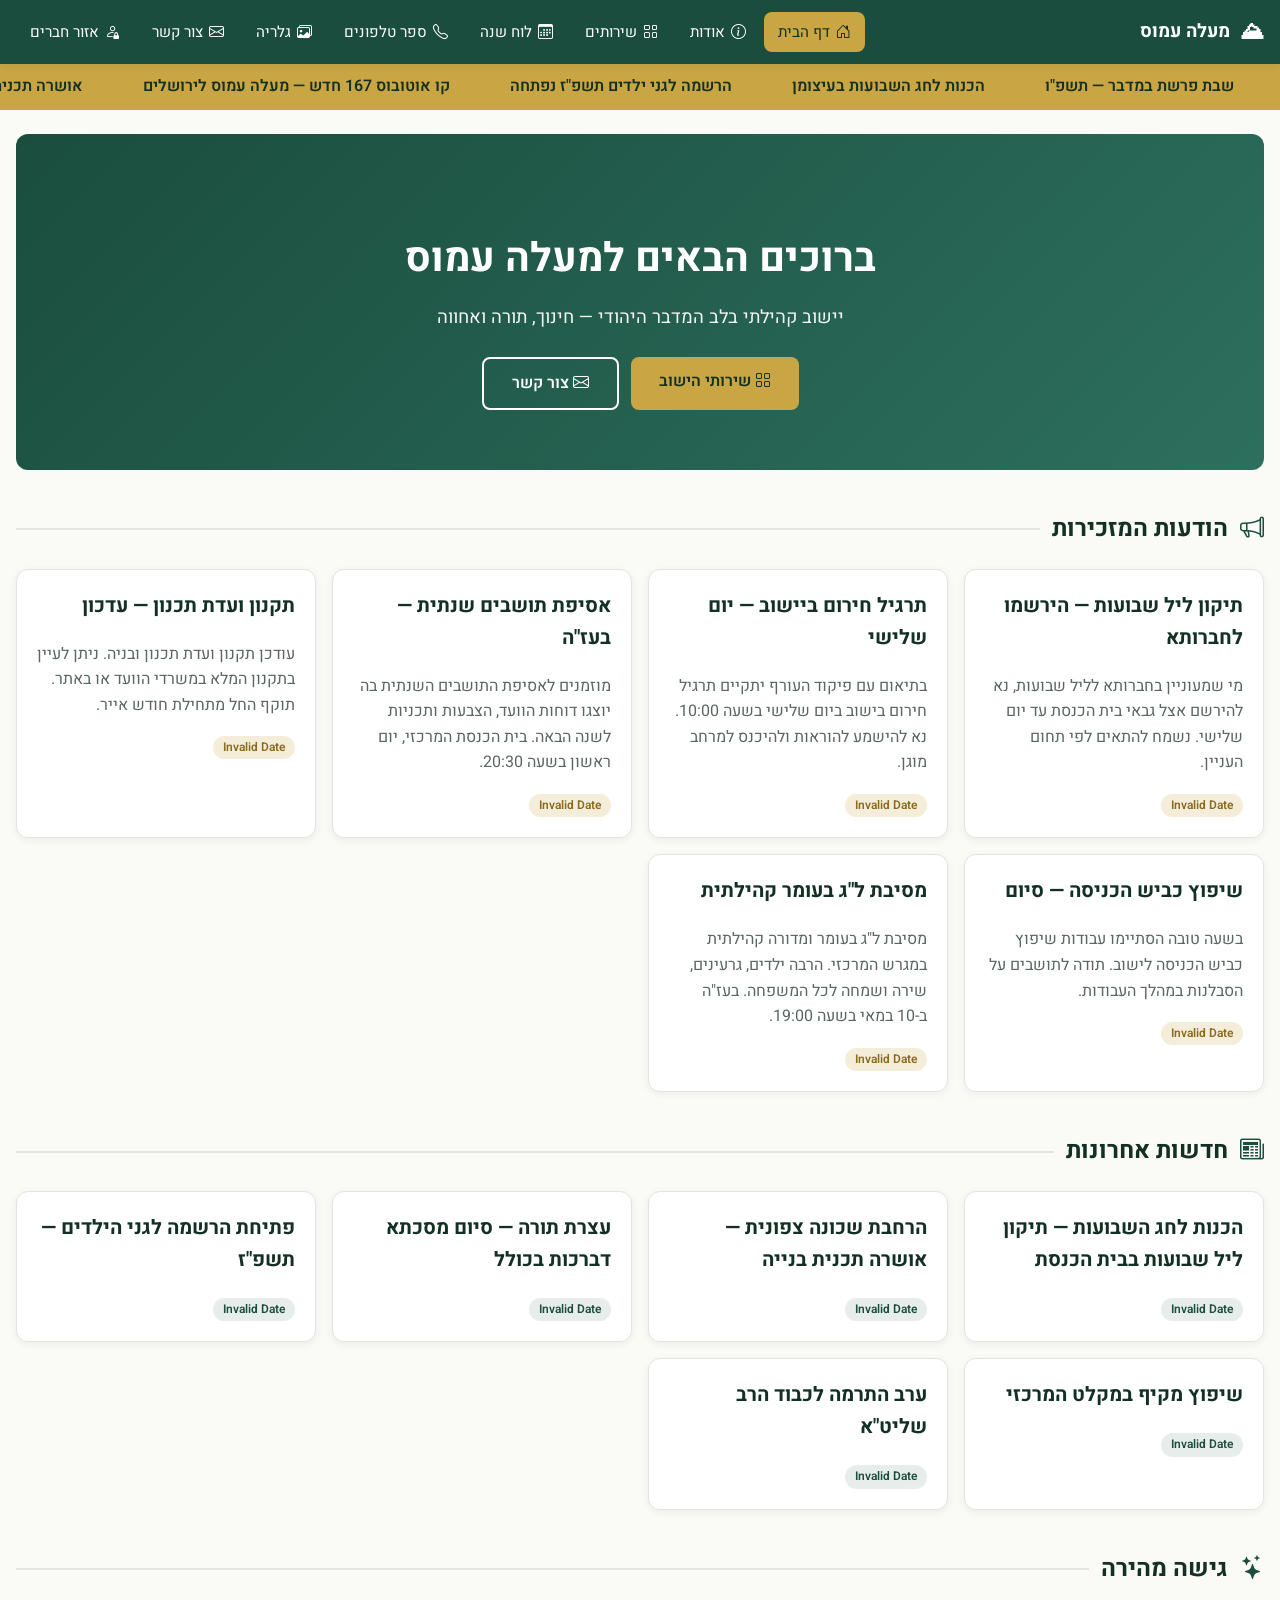
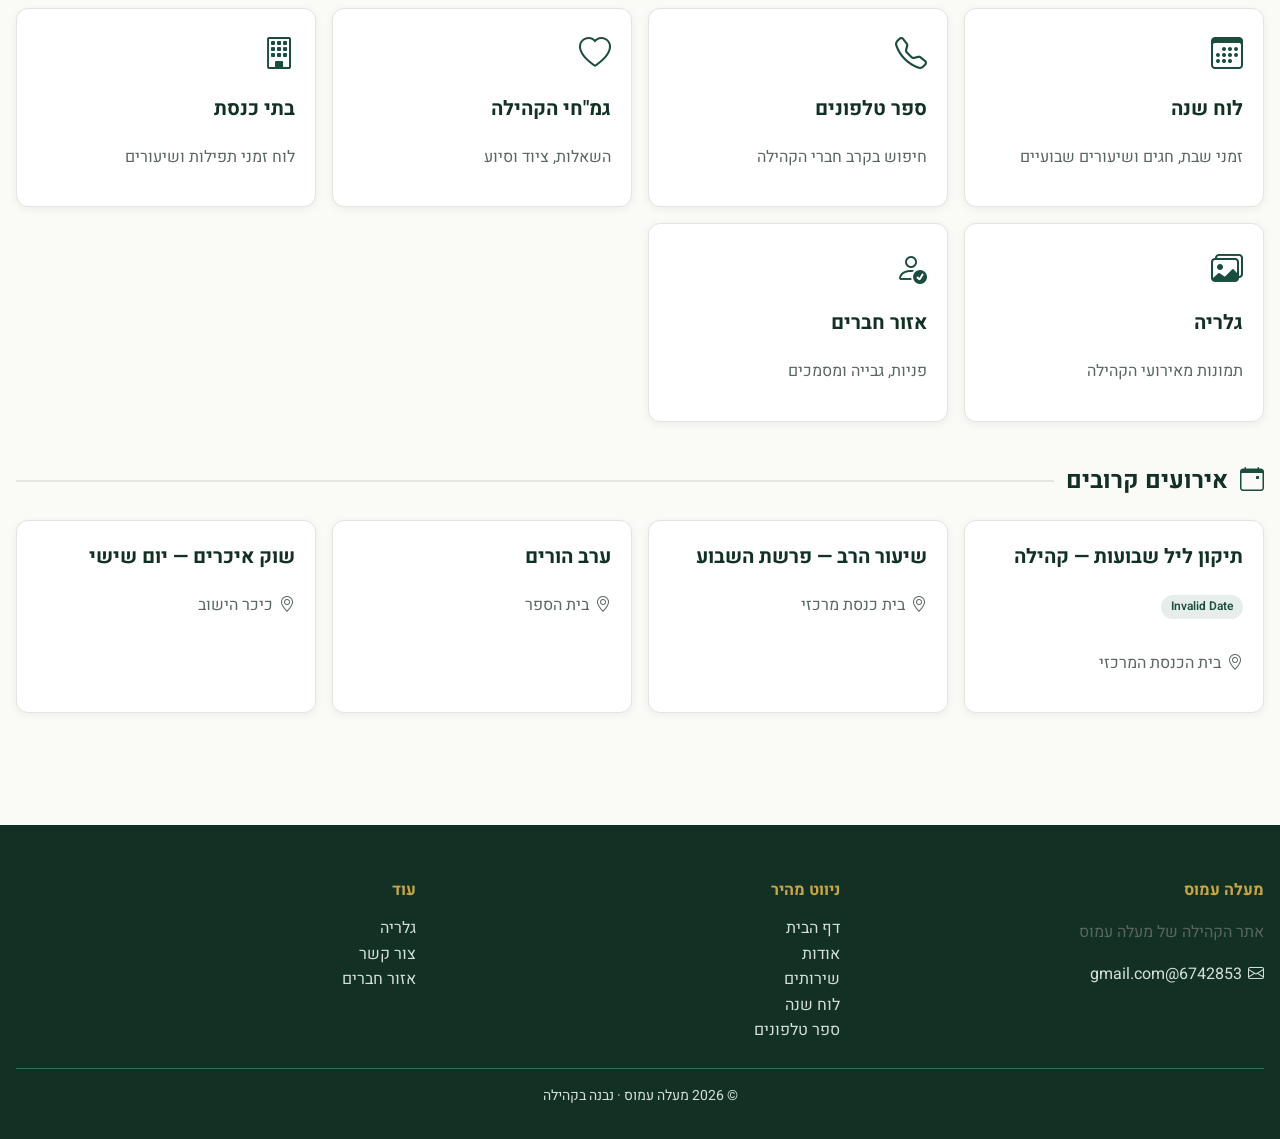
==== index.html @ 8ae186ae "rebuild: modular site with 9 pages + member area - 9 separate pages (index, about, services, calenda" ====
<!doctype html>
<html lang="he" dir="rtl">
<head>
<meta charset="utf-8">
<meta name="viewport" content="width=device-width, initial-scale=1">
<title>מעלה עמוס · אתר הקהילה</title>
<meta name="description" content="אתר הקהילה של יישוב מעלה עמוס — חדשות, אירועים, שירותים, ספר טלפונים ולוח שיעורים">
<link rel="manifest" href="manifest.json">
<link rel="icon" href="images/favicon.png" type="image/png">
<link href="https://fonts.googleapis.com/css2?family=Heebo:wght@300;400;500;600;700&display=swap" rel="stylesheet">
<link href="https://cdn.jsdelivr.net/npm/bootstrap-icons@1.11.3/font/bootstrap-icons.min.css" rel="stylesheet">
<link rel="stylesheet" href="assets/css/main.css">
</head>
<body>

<main>

<section class="hero">
  <h1>ברוכים הבאים למעלה עמוס</h1>
  <p>יישוב קהילתי בלב המדבר היהודי — חינוך, תורה ואחווה</p>
  <div class="cta">
    <a href="services.html" class="btn-light">
      <i class="bi bi-grid"></i> שירותי הישוב
    </a>
    <a href="contact.html" class="btn-light" style="background:transparent;border:2px solid #fff;color:#fff">
      <i class="bi bi-envelope"></i> צור קשר
    </a>
  </div>
</section>

<section class="section">
  <div class="section-title">
    <i class="bi bi-megaphone" style="font-size:1.5rem;color:var(--primary)"></i>
    <h2>הודעות המזכירות</h2>
    <div class="line"></div>
  </div>
  <div id="announcements" class="grid">
    <div class="card skeleton" style="height:120px"></div>
    <div class="card skeleton" style="height:120px"></div>
    <div class="card skeleton" style="height:120px"></div>
  </div>
</section>

<section class="section">
  <div class="section-title">
    <i class="bi bi-newspaper" style="font-size:1.5rem;color:var(--primary)"></i>
    <h2>חדשות אחרונות</h2>
    <div class="line"></div>
  </div>
  <div id="news" class="grid">
    <div class="card skeleton" style="height:160px"></div>
    <div class="card skeleton" style="height:160px"></div>
    <div class="card skeleton" style="height:160px"></div>
  </div>
</section>

<section class="section">
  <div class="section-title">
    <i class="bi bi-stars" style="font-size:1.5rem;color:var(--primary)"></i>
    <h2>גישה מהירה</h2>
    <div class="line"></div>
  </div>
  <div class="grid">
    <a href="calendar.html" class="card card-link">
      <i class="bi bi-calendar3 icon"></i>
      <h3>לוח שנה</h3>
      <p class="muted">זמני שבת, חגים ושיעורים שבועיים</p>
    </a>
    <a href="phones.html" class="card card-link">
      <i class="bi bi-telephone icon"></i>
      <h3>ספר טלפונים</h3>
      <p class="muted">חיפוש בקרב חברי הקהילה</p>
    </a>
    <a href="services.html#gemachim" class="card card-link">
      <i class="bi bi-heart icon"></i>
      <h3>גמ"חי הקהילה</h3>
      <p class="muted">השאלות, ציוד וסיוע</p>
    </a>
    <a href="services.html#beit-knesset" class="card card-link">
      <i class="bi bi-building icon"></i>
      <h3>בתי כנסת</h3>
      <p class="muted">לוח זמני תפילות ושיעורים</p>
    </a>
    <a href="gallery.html" class="card card-link">
      <i class="bi bi-images icon"></i>
      <h3>גלריה</h3>
      <p class="muted">תמונות מאירועי הקהילה</p>
    </a>
    <a href="members.html" class="card card-link">
      <i class="bi bi-person-check icon"></i>
      <h3>אזור חברים</h3>
      <p class="muted">פניות, גבייה ומסמכים</p>
    </a>
  </div>
</section>

<section class="section">
  <div class="section-title">
    <i class="bi bi-calendar-event" style="font-size:1.5rem;color:var(--primary)"></i>
    <h2>אירועים קרובים</h2>
    <div class="line"></div>
  </div>
  <div id="events" class="grid"></div>
</section>

</main>

<script src="assets/js/common.js"></script>
<script>
document.addEventListener('ma:data-ready', () => {
  const D = MA_DATA;

  // Announcements
  const annEl = document.getElementById('announcements');
  if (D.announcements && D.announcements.length) {
    annEl.innerHTML = '';
    D.announcements.slice(0, 6).forEach(a => {
      const card = el('div', { class: 'card' });
      const title = typeof a === 'string' ? a : (a.title || a.text || '');
      const body = typeof a === 'object' ? (a.body || a.details || '') : '';
      card.appendChild(el('h3', null, title));
      if (body) card.appendChild(el('p', { class: 'muted' }, body));
      if (a.date) card.appendChild(el('div', { class: 'badge badge-accent' }, MA.formatDate(a.date)));
      annEl.appendChild(card);
    });
  } else {
    annEl.innerHTML = '<p class="muted text-center">אין הודעות חדשות כרגע</p>';
  }

  // News
  const newsEl = document.getElementById('news');
  if (D.news && D.news.length) {
    newsEl.innerHTML = '';
    D.news.slice(0, 6).forEach(n => {
      const card = el('div', { class: 'card' });
      const title = typeof n === 'string' ? n : (n.title || '');
      const body = typeof n === 'object' ? (n.summary || n.body || '') : '';
      card.appendChild(el('h3', null, title));
      if (body) card.appendChild(el('p', { class: 'muted' }, body));
      if (n.date) card.appendChild(el('div', { class: 'badge badge-primary' }, MA.formatDate(n.date)));
      newsEl.appendChild(card);
    });
  } else {
    newsEl.innerHTML = '<p class="muted text-center">אין חדשות כרגע</p>';
  }

  // Events
  const evEl = document.getElementById('events');
  if (D.events && D.events.length) {
    D.events.slice(0, 4).forEach(ev => {
      const card = el('div', { class: 'card' });
      card.appendChild(el('h3', null, ev.title || ev.name || ''));
      if (ev.date) card.appendChild(el('div', { class: 'badge badge-primary mb-3' }, MA.formatDate(ev.date)));
      if (ev.location) card.appendChild(el('p', { class: 'muted' }, [
        el('i', { class: 'bi bi-geo-alt', style: 'margin-left:6px' }), ev.location
      ]));
      if (ev.details) card.appendChild(el('p', null, ev.details));
      evEl.appendChild(card);
    });
  } else {
    evEl.innerHTML = '<p class="muted text-center">אין אירועים מתוכננים</p>';
  }
});
</script>
</body>
</html>
---- assets/css/main.css ----
/* === Maale Amos community site — shared styles === */
:root {
  --primary: #1a4d3e;
  --primary-dark: #133024;
  --primary-light: #2d6f5d;
  --accent: #c9a544;
  --accent-light: #e3c876;
  --bg: #fafaf7;
  --bg-card: #ffffff;
  --text: #1f2a26;
  --text-soft: #5a6660;
  --border: #e3e5e0;
  --shadow: 0 2px 8px rgba(19, 48, 36, 0.06);
  --shadow-lg: 0 8px 24px rgba(19, 48, 36, 0.12);
  --radius: 12px;
  --radius-sm: 8px;
}

* { box-sizing: border-box; }
html, body { margin: 0; padding: 0; }
body {
  font-family: 'Heebo', -apple-system, BlinkMacSystemFont, 'Segoe UI', Arial, sans-serif;
  background: var(--bg);
  color: var(--text);
  line-height: 1.6;
  direction: rtl;
  min-height: 100vh;
  display: flex;
  flex-direction: column;
}

a { color: var(--primary); text-decoration: none; }
a:hover { color: var(--primary-dark); text-decoration: underline; }
img { max-width: 100%; height: auto; }
h1, h2, h3, h4 { color: var(--primary-dark); font-weight: 700; }
h1 { font-size: 2rem; }
h2 { font-size: 1.5rem; }
h3 { font-size: 1.25rem; }

/* === Header === */
.site-header {
  background: var(--primary);
  color: #fff;
  position: sticky; top: 0; z-index: 50;
  box-shadow: var(--shadow);
}
.site-header .container { display: flex; align-items: center; justify-content: space-between; padding: 12px 16px; max-width: 1280px; margin: 0 auto; }
.site-header .brand { display: flex; align-items: center; gap: 10px; font-weight: 700; font-size: 1.15rem; color: #fff; }
.site-header .brand img { height: 38px; }
.site-header .brand:hover { text-decoration: none; color: var(--accent-light); }
.site-header nav { display: flex; gap: 4px; flex-wrap: wrap; }
.site-header nav a {
  color: #fff; padding: 8px 14px; border-radius: var(--radius-sm);
  font-size: 0.95rem; transition: background 0.2s;
}
.site-header nav a:hover { background: var(--primary-light); text-decoration: none; }
.site-header nav a.active { background: var(--accent); color: var(--primary-dark); }
.menu-toggle { display: none; background: none; border: 0; color: #fff; font-size: 1.5rem; cursor: pointer; }

@media (max-width: 900px) {
  .menu-toggle { display: block; }
  .site-header nav { display: none; width: 100%; flex-direction: column; padding: 12px 0; }
  .site-header nav.open { display: flex; }
  .site-header .container { flex-wrap: wrap; }
}

/* === Main === */
main { flex: 1; max-width: 1280px; margin: 0 auto; padding: 24px 16px; width: 100%; }

/* === Hero (home only) === */
.hero {
  background: linear-gradient(135deg, var(--primary) 0%, var(--primary-light) 100%);
  color: #fff; padding: 60px 24px; border-radius: var(--radius);
  margin-bottom: 32px; text-align: center;
}
.hero h1 { color: #fff; font-size: 2.5rem; margin-bottom: 12px; }
.hero p { font-size: 1.15rem; opacity: 0.95; max-width: 700px; margin: 0 auto; }
.hero .cta { margin-top: 24px; display: flex; gap: 12px; justify-content: center; flex-wrap: wrap; }
.hero .btn-light { background: var(--accent); color: var(--primary-dark); border: 0; padding: 12px 28px; border-radius: var(--radius-sm); font-weight: 600; text-decoration: none; }
.hero .btn-light:hover { background: var(--accent-light); }

/* === Cards === */
.card {
  background: var(--bg-card);
  border: 1px solid var(--border);
  border-radius: var(--radius);
  padding: 20px;
  box-shadow: var(--shadow);
  transition: transform 0.2s, box-shadow 0.2s;
}
.card:hover { transform: translateY(-2px); box-shadow: var(--shadow-lg); }
.card h3 { margin-top: 0; }
.card .icon { font-size: 2rem; color: var(--primary); margin-bottom: 12px; display: block; }
.card-link {
  display: block; text-decoration: none; color: inherit;
}
.card-link:hover { text-decoration: none; }

.grid {
  display: grid;
  gap: 16px;
  grid-template-columns: repeat(auto-fit, minmax(240px, 1fr));
}

/* === Sections === */
.section { margin: 40px 0; }
.section-title { display: flex; align-items: center; gap: 12px; margin-bottom: 20px; }
.section-title h2 { margin: 0; }
.section-title .line { flex: 1; height: 2px; background: var(--border); }

/* === Buttons === */
.btn {
  display: inline-flex; align-items: center; gap: 8px;
  padding: 10px 20px; border-radius: var(--radius-sm);
  font-weight: 600; cursor: pointer; border: 1px solid transparent;
  text-decoration: none; transition: all 0.2s;
}
.btn-primary { background: var(--primary); color: #fff; }
.btn-primary:hover { background: var(--primary-dark); color: #fff; text-decoration: none; }
.btn-outline { border-color: var(--primary); color: var(--primary); background: transparent; }
.btn-outline:hover { background: var(--primary); color: #fff; text-decoration: none; }
.btn-accent { background: var(--accent); color: var(--primary-dark); }
.btn-accent:hover { background: var(--accent-light); }

/* === Forms === */
.form-group { margin-bottom: 16px; }
.form-group label { display: block; margin-bottom: 6px; font-weight: 600; color: var(--text); }
.form-group input, .form-group textarea, .form-group select {
  width: 100%; padding: 10px 12px;
  border: 1px solid var(--border); border-radius: var(--radius-sm);
  font-family: inherit; font-size: 1rem; background: #fff;
}
.form-group input:focus, .form-group textarea:focus, .form-group select:focus {
  outline: none; border-color: var(--primary); box-shadow: 0 0 0 3px rgba(26, 77, 62, 0.15);
}

/* === Tables === */
.table-wrap { overflow-x: auto; border-radius: var(--radius); border: 1px solid var(--border); background: #fff; }
table { width: 100%; border-collapse: collapse; }
th, td { padding: 12px 16px; text-align: right; border-bottom: 1px solid var(--border); }
th { background: #f5f5ef; font-weight: 700; color: var(--primary-dark); position: sticky; top: 0; }
tr:hover { background: #f9f9f4; }

/* === Ticker === */
.ticker {
  background: var(--accent); color: var(--primary-dark);
  padding: 10px 16px; overflow: hidden; white-space: nowrap;
  font-weight: 600;
}
.ticker-track { display: inline-block; animation: ticker-scroll 60s linear infinite; }
.ticker-track span { padding: 0 30px; }
@keyframes ticker-scroll {
  0% { transform: translateX(0); }
  100% { transform: translateX(100%); }
}

/* === Footer === */
.site-footer {
  background: var(--primary-dark); color: #d5e0db;
  padding: 32px 16px; margin-top: 48px;
}
.site-footer .container { max-width: 1280px; margin: 0 auto; display: grid; gap: 24px; grid-template-columns: repeat(auto-fit, minmax(200px, 1fr)); }
.site-footer h4 { color: var(--accent); margin-bottom: 12px; }
.site-footer a { color: #d5e0db; }
.site-footer a:hover { color: var(--accent-light); }
.site-footer .copyright { text-align: center; margin-top: 24px; padding-top: 16px; border-top: 1px solid #2d6f5d; font-size: 0.875rem; }

/* === Utility === */
.badge { display: inline-block; padding: 2px 10px; border-radius: 999px; font-size: 0.75rem; font-weight: 600; }
.badge-primary { background: rgba(26, 77, 62, 0.1); color: var(--primary); }
.badge-accent { background: rgba(201, 165, 68, 0.2); color: #8a6a1d; }
.muted { color: var(--text-soft); }
.text-center { text-align: center; }
.mb-3 { margin-bottom: 1rem; }
.mt-3 { margin-top: 1rem; }
.hidden { display: none !important; }

/* === Alerts === */
.alert { padding: 12px 16px; border-radius: var(--radius-sm); margin-bottom: 16px; border: 1px solid; }
.alert-info { background: #e8f4ee; border-color: #2d6f5d; color: var(--primary-dark); }
.alert-warning { background: #fff8e1; border-color: var(--accent); color: #8a6a1d; }
.alert-error { background: #ffeaea; border-color: #c44; color: #802020; }
.alert-success { background: #e6f5e6; border-color: #4caf50; color: #1a4520; }

/* === Skeleton loader === */
.skeleton { background: linear-gradient(90deg, #eef0eb 0%, #f5f6f3 50%, #eef0eb 100%); background-size: 200% 100%; animation: skeleton-shimmer 1.5s infinite; border-radius: var(--radius-sm); }
@keyframes skeleton-shimmer { 0% { background-position: 100% 0; } 100% { background-position: -100% 0; } }
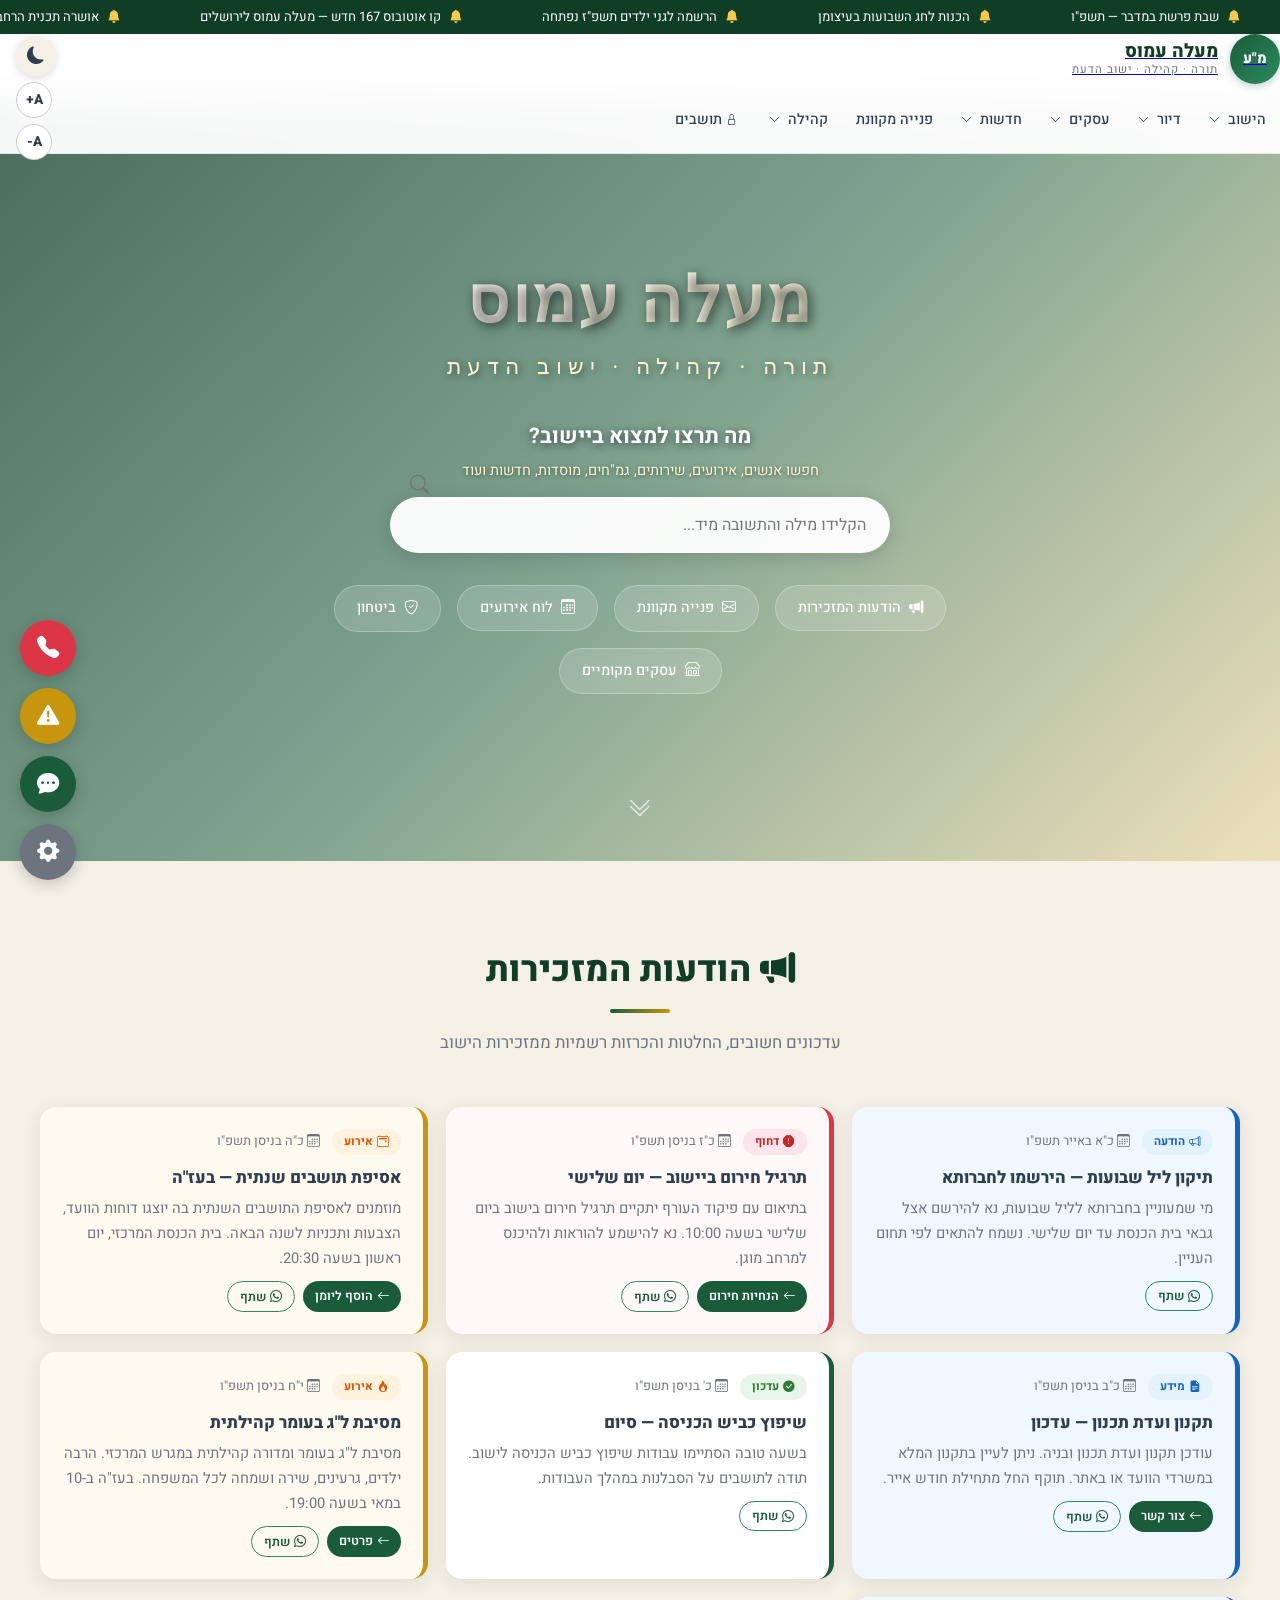
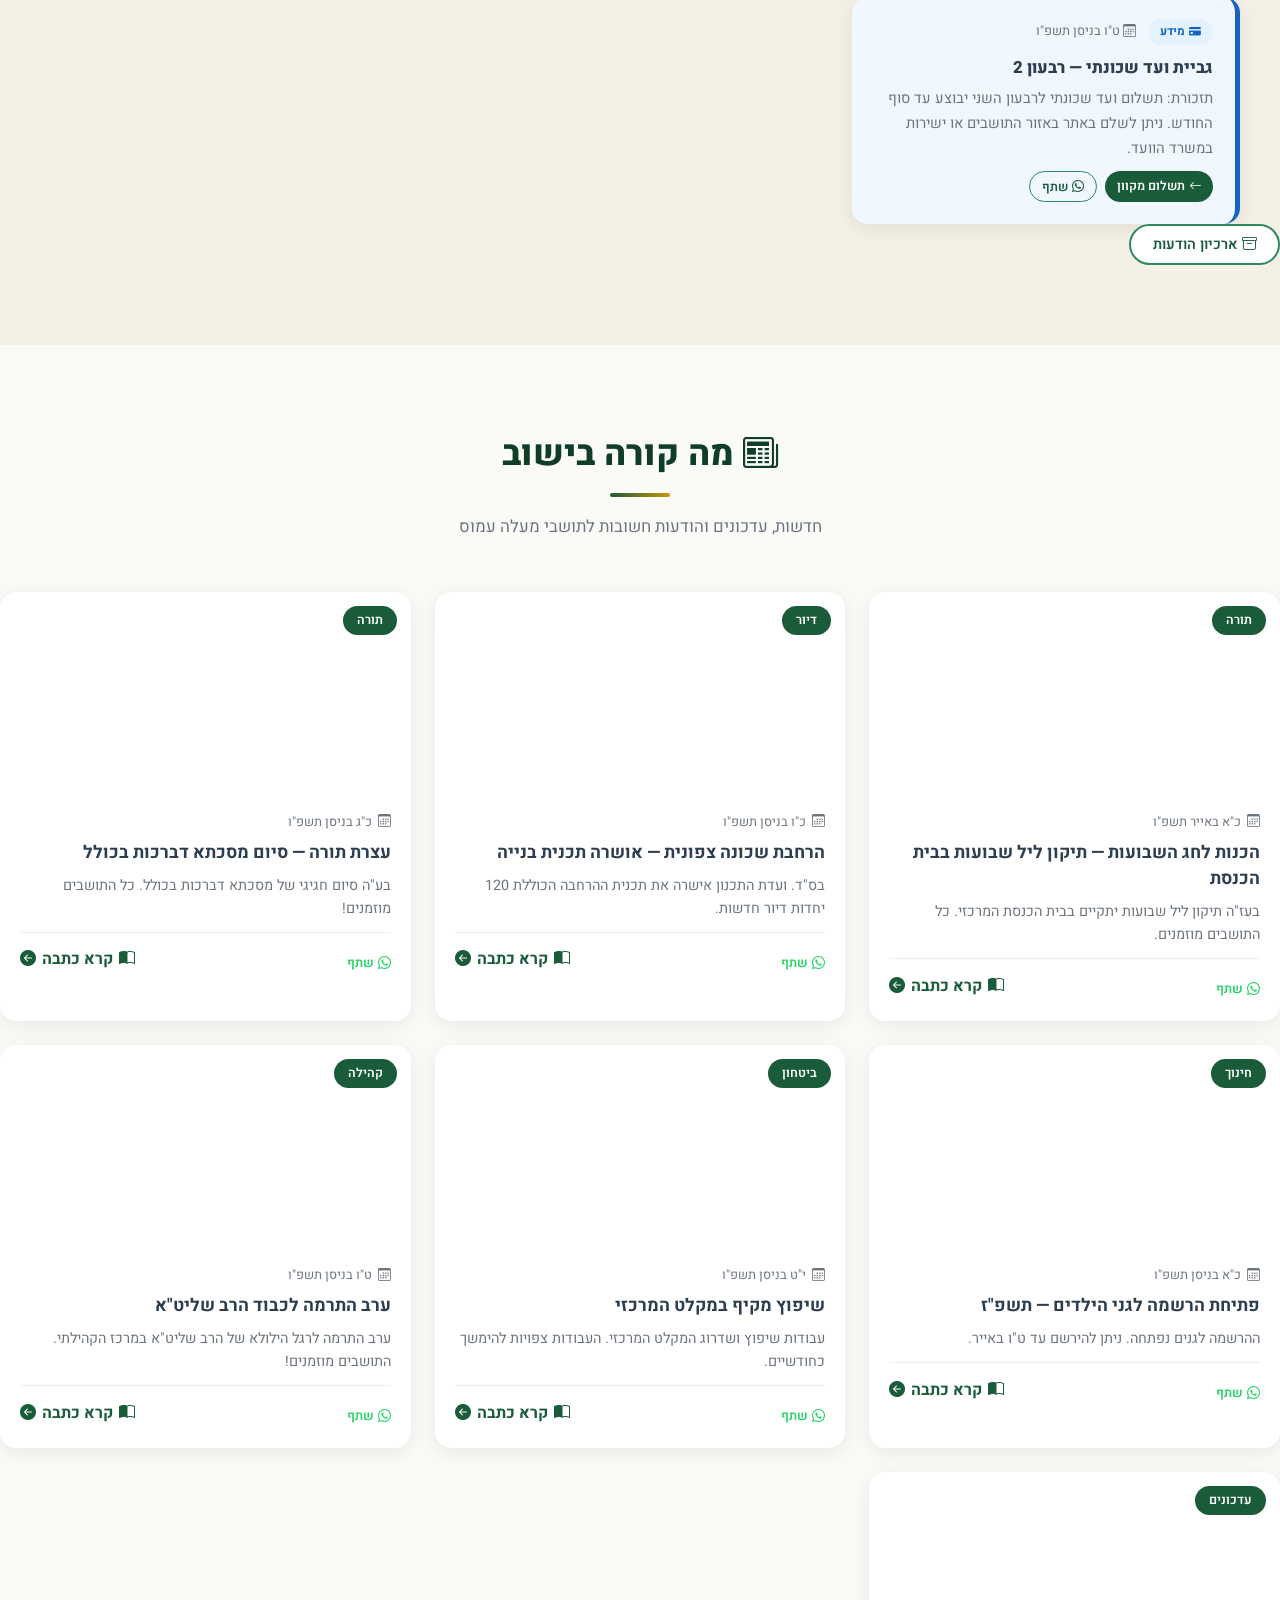
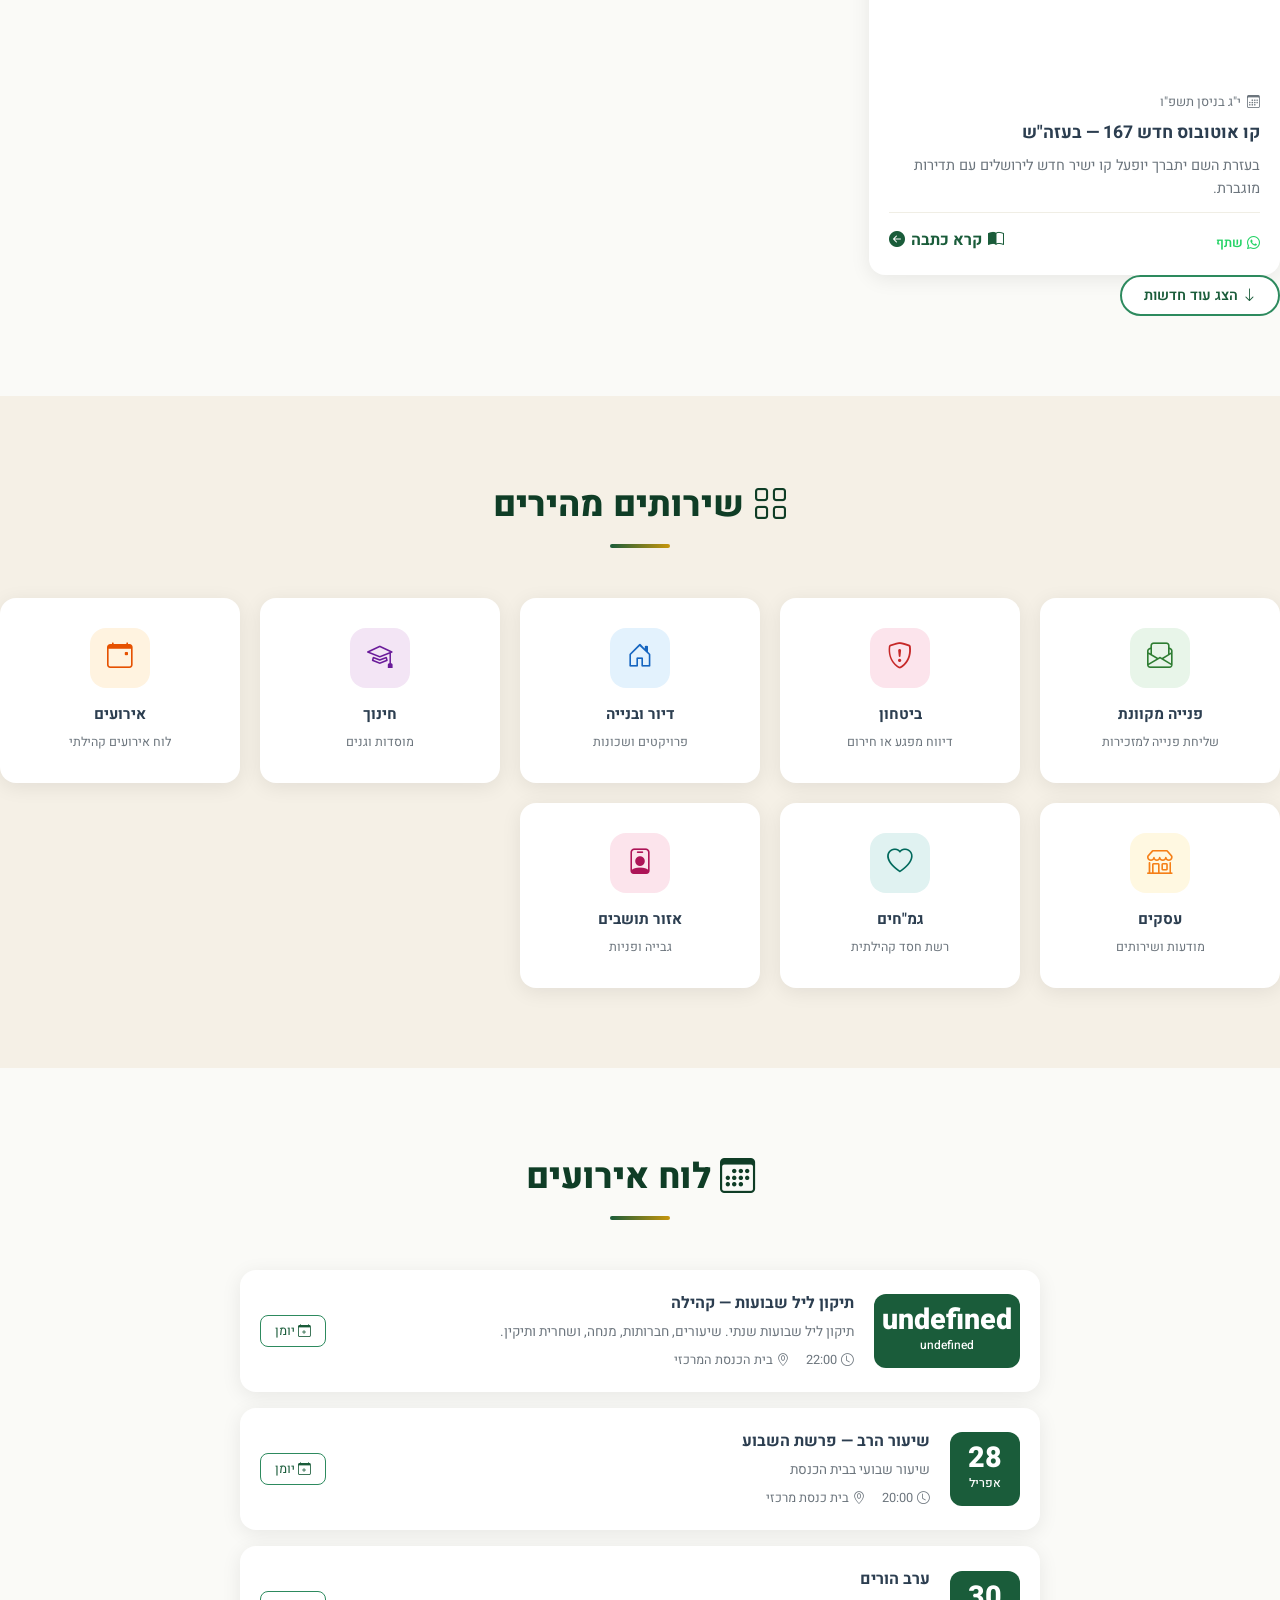
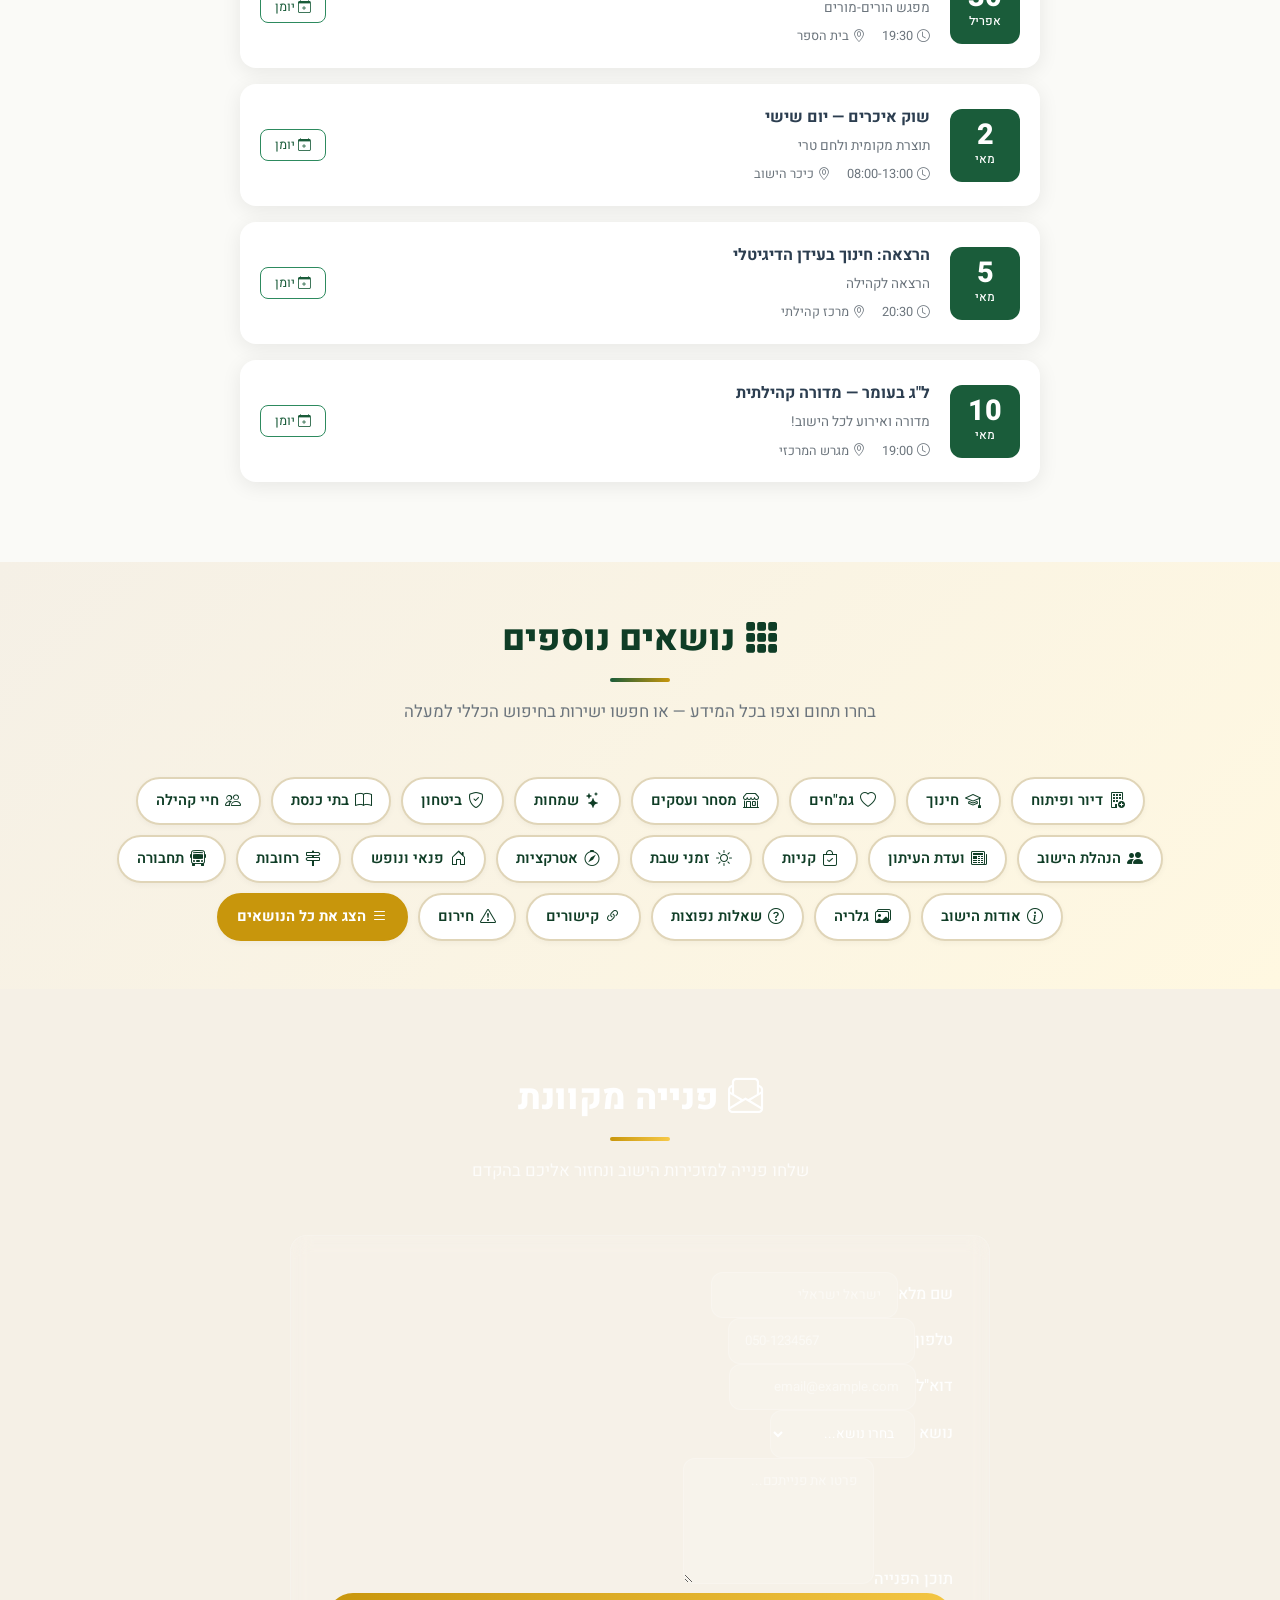
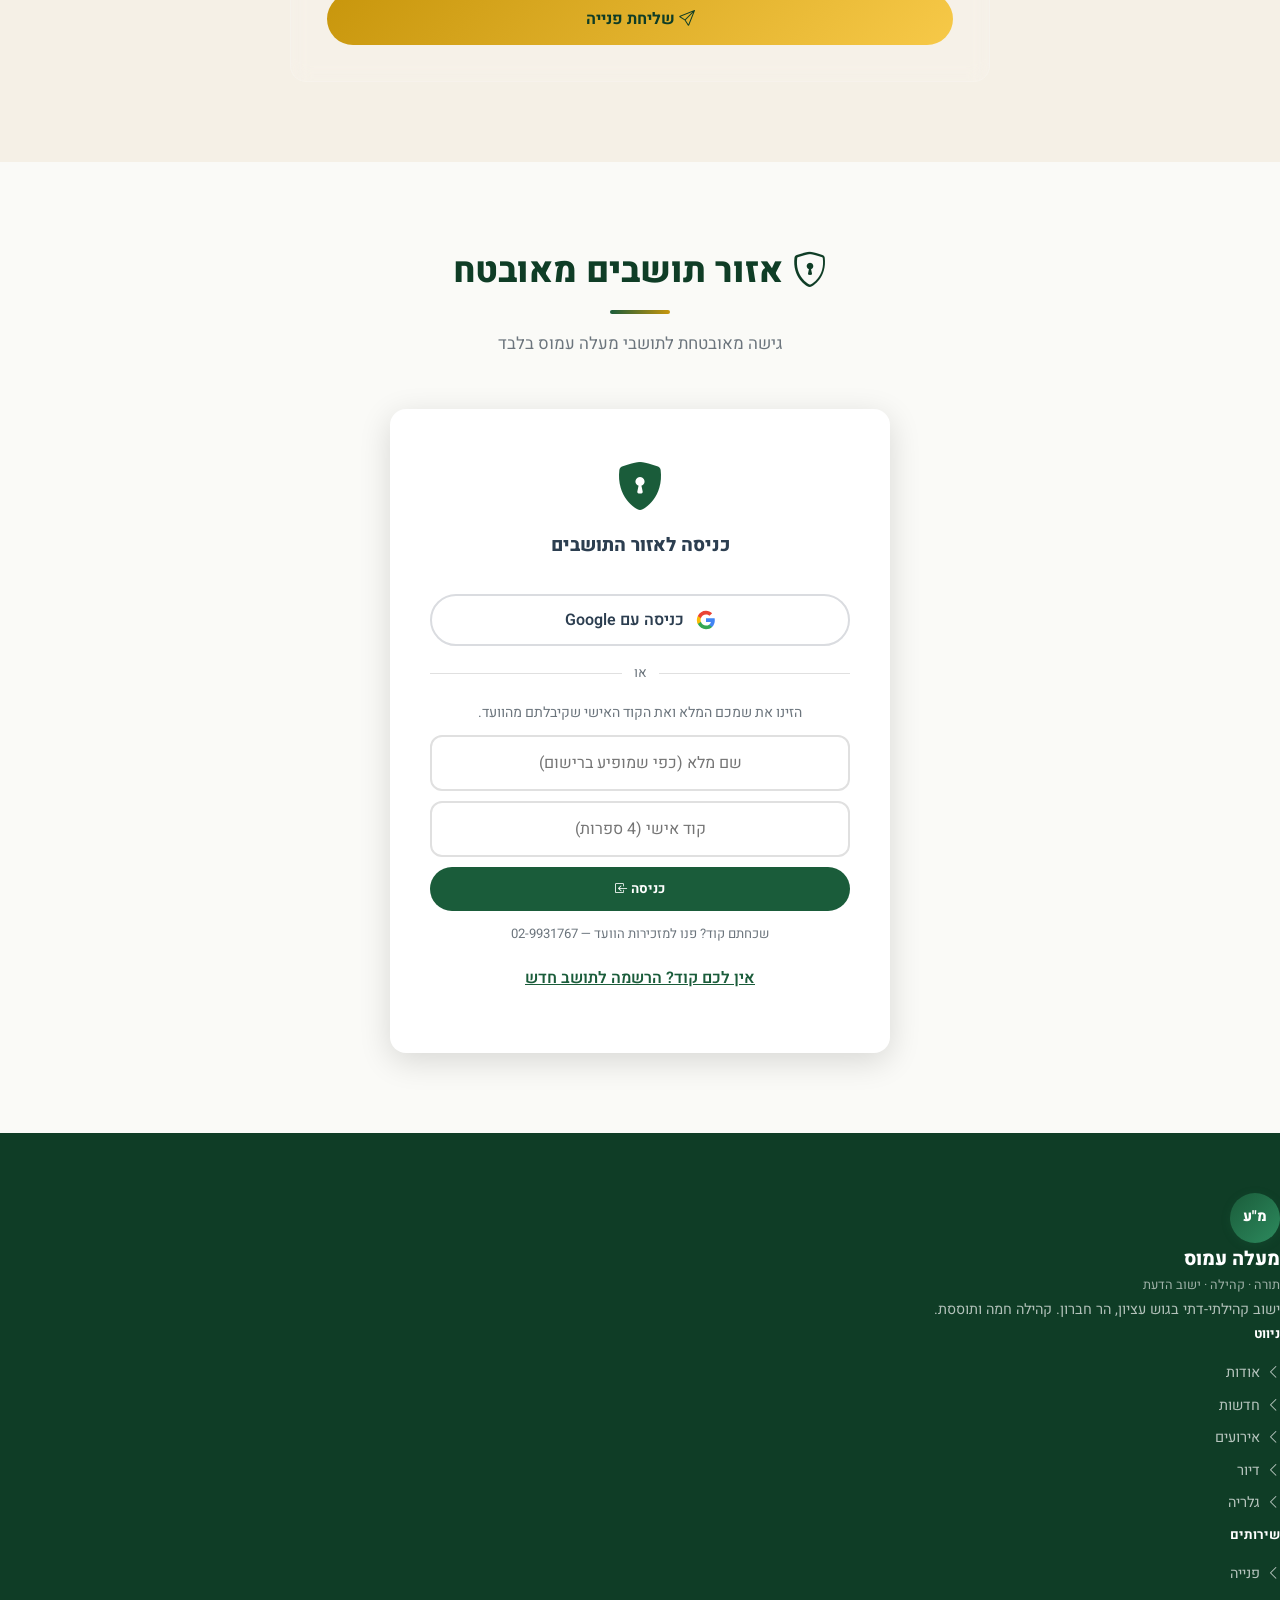
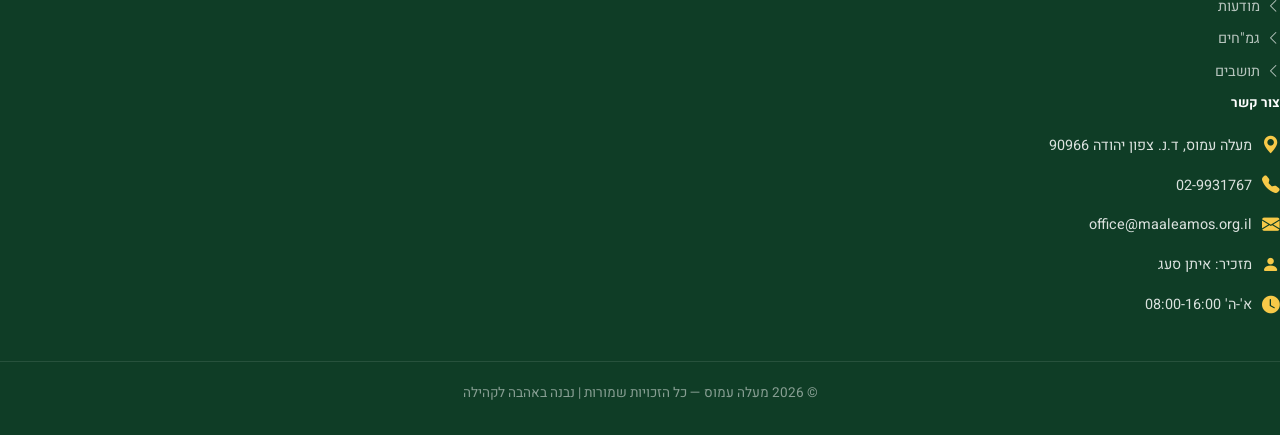
==== commit ab16166a: "revert: restore original rich index (Emmanuel feedback) — modular saved as backup" ====
--- a/index.html
+++ b/index.html
@@ -1,166 +1,4370 @@
-<!doctype html>
+<!DOCTYPE html>
 <html lang="he" dir="rtl">
 <head>
-<meta charset="utf-8">
-<meta name="viewport" content="width=device-width, initial-scale=1">
-<title>מעלה עמוס · אתר הקהילה</title>
-<meta name="description" content="אתר הקהילה של יישוב מעלה עמוס — חדשות, אירועים, שירותים, ספר טלפונים ולוח שיעורים">
+<meta charset="UTF-8">
+<meta name="viewport" content="width=device-width, initial-scale=1.0">
+<title>מעלה עמוס | תורה · קהילה · ישוב הדעת</title>
+<meta name="description" content="אתר הישוב מעלה עמוס - מידע קהילתי, חדשות, שירותים, דיור ועוד">
+<meta name="theme-color" content="#1a5c3a">
 <link rel="manifest" href="manifest.json">
-<link rel="icon" href="images/favicon.png" type="image/png">
-<link href="https://fonts.googleapis.com/css2?family=Heebo:wght@300;400;500;600;700&display=swap" rel="stylesheet">
+<link rel="icon" href="https://maaleamos.co.il/pictures/favicon.svg" type="image/svg+xml">
+<link rel="preconnect" href="https://cdn.jsdelivr.net" crossorigin>
+<link rel="preconnect" href="https://fonts.googleapis.com">
+<link rel="preconnect" href="https://fonts.gstatic.com" crossorigin>
+<link href="https://cdn.jsdelivr.net/npm/bootstrap@5.3.2/dist/css/bootstrap.rtl.min.css" rel="stylesheet">
 <link href="https://cdn.jsdelivr.net/npm/bootstrap-icons@1.11.3/font/bootstrap-icons.min.css" rel="stylesheet">
-<link rel="stylesheet" href="assets/css/main.css">
+<link href="https://fonts.googleapis.com/css2?family=Heebo:wght@300;400;500;600;700;800;900&display=swap" rel="stylesheet">
+<!-- Google Identity Services - deferred, loaded only when residents area visible -->
+<script src="https://accounts.google.com/gsi/client" async defer></script>
+<meta name="apple-mobile-web-app-capable" content="yes">
+<meta name="apple-mobile-web-app-status-bar-style" content="default">
+<meta name="apple-mobile-web-app-title" content="מעלה עמוס">
+<meta property="og:title" content="מעלה עמוס - אתר הישוב הקהילתי">
+<meta property="og:description" content="אתר רשמי של הישוב מעלה עמוס - חדשות, אירועים, שירותים וקהילה">
+<meta property="og:type" content="website">
+<meta property="og:locale" content="he_IL">
+<style>
+:root {
+  --primary: #1a5c3a;
+  --primary-light: #2d8a5e;
+  --primary-dark: #0f3d26;
+  --accent: #c8960c;
+  --accent-light: #f7c948;
+  --danger: #dc3545;
+  --sky: #e8f4f8;
+  --sand: #f5f0e6;
+  --bg: #fafaf7;
+  --text: #2c3e50;
+  --text-light: #6c757d;
+  --card-shadow: 0 4px 20px rgba(0,0,0,0.08);
+  --card-hover: 0 8px 32px rgba(0,0,0,0.14);
+  --radius: 16px;
+  --transition: all 0.3s cubic-bezier(0.4,0,0.2,1);
+}
+* { box-sizing: border-box; margin: 0; padding: 0; }
+body {
+  font-family: 'Heebo', sans-serif;
+  background: var(--bg);
+  color: var(--text);
+  overflow-x: hidden;
+  line-height: 1.7;
+}
+::-webkit-scrollbar { width: 8px; }
+::-webkit-scrollbar-track { background: var(--sand); }
+::-webkit-scrollbar-thumb { background: var(--primary-light); border-radius: 8px; }
+
+/* ===== NEWS TICKER ===== */
+.news-ticker {
+  background: var(--primary-dark);
+  color: #fff;
+  padding: 6px 0;
+  font-size: 0.82rem;
+  overflow: hidden;
+  position: fixed;
+  top: 0;
+  width: 100%;
+  z-index: 1060;
+}
+.ticker-wrap {
+  display: flex;
+  animation: ticker 30s linear infinite;
+  white-space: nowrap;
+}
+.ticker-wrap span {
+  padding: 0 40px;
+  display: flex;
+  align-items: center;
+  gap: 8px;
+}
+.ticker-wrap .bi { color: var(--accent-light); }
+@keyframes ticker {
+  0% { transform: translateX(100%); }
+  100% { transform: translateX(-100%); }
+}
+
+/* ===== NAVBAR ===== */
+.navbar-main {
+  background: rgba(255,255,255,0.95);
+  backdrop-filter: blur(20px);
+  -webkit-backdrop-filter: blur(20px);
+  border-bottom: 1px solid rgba(0,0,0,0.06);
+  padding: 0;
+  position: fixed;
+  top: 28px;
+  width: 100%;
+  z-index: 1050;
+  transition: var(--transition);
+}
+.navbar-main.scrolled { box-shadow: 0 2px 20px rgba(0,0,0,0.1); }
+.navbar-brand-area {
+  display: flex;
+  align-items: center;
+  gap: 12px;
+  padding: 6px 0;
+}
+.logo-circle {
+  width: 50px; height: 50px;
+  border-radius: 50%;
+  overflow: hidden;
+  box-shadow: 0 2px 8px rgba(26,92,58,0.3);
+  flex-shrink: 0;
+  background: linear-gradient(135deg, var(--primary), var(--primary-light));
+  display: flex; align-items: center; justify-content: center;
+}
+.logo-circle img { width: 100%; height: 100%; object-fit: cover; }
+.logo-circle .fallback-logo { color: #fff; font-size: 0.9rem; font-weight: 800; }
+.brand-text { line-height: 1.2; }
+.brand-text .title { font-weight: 800; font-size: 1.15rem; color: var(--primary-dark); }
+.brand-text .subtitle { font-size: 0.72rem; color: var(--text-light); font-weight: 400; letter-spacing: 1px; }
+
+.nav-menu { display: flex; gap: 0; list-style: none; margin: 0; padding: 0; }
+.nav-menu > li { position: relative; }
+.nav-menu > li > a {
+  display: block; padding: 18px 14px; color: var(--text); text-decoration: none;
+  font-weight: 500; font-size: 0.9rem; transition: var(--transition);
+  border-bottom: 3px solid transparent;
+}
+.nav-menu > li > a:hover, .nav-menu > li > a.active {
+  color: var(--primary); border-bottom-color: var(--primary); background: rgba(26,92,58,0.04);
+}
+.nav-menu > li > a .bi { margin-inline-start: 4px; font-size: 0.7rem; }
+
+.dropdown-mega {
+  position: absolute; top: 100%; right: 0; min-width: 280px; background: #fff;
+  border-radius: 0 0 var(--radius) var(--radius); box-shadow: var(--card-hover);
+  opacity: 0; visibility: hidden; transform: translateY(-8px);
+  transition: var(--transition); z-index: 1060; padding: 8px 0; border-top: 3px solid var(--primary);
+}
+.nav-menu > li:hover .dropdown-mega { opacity: 1; visibility: visible; transform: translateY(0); }
+.dropdown-mega a {
+  display: flex; align-items: center; gap: 10px; padding: 10px 20px;
+  color: var(--text); text-decoration: none; font-size: 0.9rem; transition: var(--transition);
+}
+.dropdown-mega a:hover { background: var(--sky); color: var(--primary); padding-right: 26px; }
+.dropdown-mega a .bi { color: var(--primary-light); font-size: 1.1rem; width: 24px; text-align: center; }
+
+.mobile-toggle {
+  display: none; background: none; border: none; font-size: 1.5rem;
+  color: var(--primary); cursor: pointer; padding: 8px;
+}
+
+/* ===== HERO ===== */
+.hero {
+  min-height: 85vh; position: relative; display: flex;
+  align-items: center; justify-content: center; overflow: hidden; margin-top: 96px;
+}
+.hero-slides { position: absolute; inset: 0; z-index: 0; }
+.hero-slide {
+  position: absolute; inset: 0; background-size: cover;
+  background-position: center; opacity: 0; transition: opacity 1.5s ease;
+}
+.hero-slide.active { opacity: 1; }
+.hero-overlay {
+  position: absolute; inset: 0; z-index: 1;
+  background: linear-gradient(135deg, rgba(15,61,38,0.75) 0%, rgba(26,92,58,0.55) 50%, rgba(200,150,12,0.25) 100%);
+}
+.hero-content {
+  position: relative; z-index: 2; text-align: center; color: #fff; padding: 2rem; max-width: 800px;
+}
+.hero-content h1 {
+  font-size: 3.5rem; font-weight: 900; margin-bottom: 0.5rem;
+  text-shadow: 0 2px 20px rgba(0,0,0,0.3); line-height: 1.2;
+}
+.hero-content .tagline {
+  font-size: 1.3rem; font-weight: 300; margin-bottom: 2rem; opacity: 0.95; letter-spacing: 2px;
+}
+.hero-search { max-width: 500px; margin: 0 auto 2rem; position: relative; }
+.hero-search input {
+  width: 100%; padding: 16px 24px 16px 50px; border: none; border-radius: 50px;
+  font-size: 1rem; font-family: 'Heebo', sans-serif; background: rgba(255,255,255,0.95);
+  box-shadow: 0 4px 20px rgba(0,0,0,0.15); outline: none; transition: var(--transition);
+}
+.hero-search input:focus { box-shadow: 0 4px 30px rgba(0,0,0,0.25); background: #fff; }
+.hero-search .bi-search {
+  position: absolute; left: 20px; top: 50%; transform: translateY(-50%);
+  color: var(--text-light); font-size: 1.2rem;
+}
+.hero-quick-links { display: flex; gap: 16px; justify-content: center; flex-wrap: wrap; }
+.hero-quick-links a {
+  display: flex; align-items: center; gap: 8px; background: rgba(255,255,255,0.15);
+  backdrop-filter: blur(10px); border: 1px solid rgba(255,255,255,0.25);
+  color: #fff; padding: 10px 22px; border-radius: 50px; text-decoration: none;
+  font-size: 0.9rem; font-weight: 500; transition: var(--transition);
+}
+.hero-quick-links a:hover { background: rgba(255,255,255,0.3); transform: translateY(-2px); }
+
+.scroll-down {
+  position: absolute; bottom: 30px; left: 50%; transform: translateX(-50%);
+  z-index: 2; color: #fff; font-size: 1.5rem; animation: bounce 2s infinite; opacity: 0.7;
+}
+@keyframes bounce {
+  0%,20%,50%,80%,100% { transform: translateX(-50%) translateY(0); }
+  40% { transform: translateX(-50%) translateY(-12px); }
+  60% { transform: translateX(-50%) translateY(-6px); }
+}
+
+/* ===== FLOATING WIDGETS ===== */
+.floating-widgets {
+  position: fixed; left: 20px; bottom: 20px; z-index: 1040;
+  display: flex; flex-direction: column; gap: 12px;
+}
+.float-btn {
+  width: 56px; height: 56px; border-radius: 50%; border: none;
+  display: flex; align-items: center; justify-content: center;
+  font-size: 1.4rem; color: #fff; cursor: pointer;
+  box-shadow: 0 4px 15px rgba(0,0,0,0.2); transition: var(--transition); position: relative;
+}
+.float-btn:hover { transform: scale(1.1); box-shadow: 0 6px 25px rgba(0,0,0,0.3); }
+.float-btn.emergency { background: var(--danger); }
+.float-btn.report { background: var(--accent); }
+.float-btn.phone { background: var(--primary); }
+.float-btn.admin-btn { background: #6c757d; }
+.float-btn .tooltip-text {
+  position: absolute; right: 68px; background: rgba(0,0,0,0.85); color: #fff;
+  padding: 6px 14px; border-radius: 8px; font-size: 0.8rem; white-space: nowrap;
+  opacity: 0; visibility: hidden; transition: var(--transition);
+}
+.float-btn:hover .tooltip-text { opacity: 1; visibility: visible; }
+
+/* ===== SECTIONS ===== */
+.section { padding: 80px 0; }
+.section:nth-child(even) { background: var(--sand); }
+.section-header { text-align: center; margin-bottom: 50px; }
+
+/* ===== TOPICS NAV — collapses extra sections behind tabs ===== */
+section[data-extra="1"] { display: none; }
+section[data-extra="1"].topic-shown { display: block; animation: topicReveal 0.4s ease-out; }
+@keyframes topicReveal {
+  from { opacity: 0; transform: translateY(20px); }
+  to { opacity: 1; transform: translateY(0); }
+}
+body.show-all-extras section[data-extra="1"] { display: block; }
+.topics-nav-section { background: linear-gradient(135deg, #f5f0e6, #fff8e1) !important; padding: 48px 0; }
+.topics-tabs {
+  display: flex; flex-wrap: wrap; gap: 10px; justify-content: center;
+  max-width: 1100px; margin: 0 auto;
+}
+.topic-tab {
+  background: #fff; border: 2px solid #e0d5b8; color: var(--primary-dark);
+  padding: 10px 18px; border-radius: 50px; font-family: 'Heebo', sans-serif;
+  font-size: 0.92rem; font-weight: 600; cursor: pointer; transition: var(--transition);
+  display: inline-flex; align-items: center; gap: 6px;
+  box-shadow: 0 2px 6px rgba(0,0,0,0.04);
+}
+.topic-tab:hover { background: var(--primary); color: #fff; transform: translateY(-2px); border-color: var(--primary); }
+.topic-tab.active { background: var(--primary); color: #fff; border-color: var(--primary); box-shadow: 0 4px 12px rgba(26,92,58,0.3); }
+.topic-tab.topic-all { background: var(--accent); color: #fff; border-color: var(--accent); font-weight: 700; }
+.topic-tab.topic-all:hover, .topic-tab.topic-all.active { background: var(--accent-light); color: var(--primary-dark); }
+.topic-tab .bi { font-size: 1rem; }
+@media (max-width: 768px) {
+  .topics-tabs { gap: 6px; }
+  .topic-tab { padding: 8px 14px; font-size: 0.82rem; }
+}
+.section-header h2 { font-size: 2.2rem; font-weight: 800; color: var(--primary-dark); margin-bottom: 8px; }
+.section-header .section-line {
+  width: 60px; height: 4px; background: linear-gradient(90deg, var(--primary), var(--accent));
+  margin: 0 auto 16px; border-radius: 2px;
+}
+.section-header p { color: var(--text-light); font-size: 1.05rem; max-width: 600px; margin: 0 auto; }
+
+/* ===== NEWS ===== */
+.news-grid { display: grid; grid-template-columns: repeat(auto-fill, minmax(340px, 1fr)); gap: 24px; }
+.news-card {
+  background: #fff; border-radius: var(--radius); overflow: hidden;
+  box-shadow: var(--card-shadow); transition: var(--transition); cursor: pointer;
+}
+.news-card:hover { transform: translateY(-6px); box-shadow: var(--card-hover); }
+.news-card-img { height: 200px; background-size: cover; background-position: center; position: relative; }
+.news-card-img .badge-cat {
+  position: absolute; top: 14px; right: 14px; background: var(--primary);
+  color: #fff; padding: 4px 14px; border-radius: 20px; font-size: 0.78rem; font-weight: 600;
+}
+.news-card-body { padding: 20px; }
+.news-card-body .date {
+  font-size: 0.8rem; color: var(--text-light); margin-bottom: 6px;
+  display: flex; align-items: center; gap: 6px;
+}
+.news-card-body h3 { font-size: 1.1rem; font-weight: 700; margin-bottom: 8px; line-height: 1.5; }
+.news-card-body p {
+  font-size: 0.9rem; color: var(--text-light); line-height: 1.6;
+  display: -webkit-box; -webkit-line-clamp: 3; -webkit-box-orient: vertical; overflow: hidden;
+}
+
+/* ===== SERVICES ===== */
+.services-grid { display: grid; grid-template-columns: repeat(auto-fill, minmax(200px, 1fr)); gap: 20px; }
+.service-card {
+  background: #fff; border-radius: var(--radius); padding: 28px 20px; text-align: center;
+  box-shadow: var(--card-shadow); transition: var(--transition); cursor: pointer;
+  text-decoration: none; color: var(--text); border: 2px solid transparent;
+}
+.service-card:hover {
+  transform: translateY(-4px); box-shadow: var(--card-hover);
+  border-color: var(--primary-light); color: var(--primary);
+}
+.service-card .icon {
+  width: 60px; height: 60px; border-radius: 16px; display: flex;
+  align-items: center; justify-content: center; font-size: 1.6rem;
+  margin: 0 auto 14px; transition: var(--transition);
+}
+.service-card:hover .icon { transform: scale(1.1); }
+.service-card h4 { font-size: 0.95rem; font-weight: 700; margin-bottom: 4px; }
+.service-card p { font-size: 0.78rem; color: var(--text-light); margin: 0; }
+.icon-green { background: #e8f5e9; color: #2e7d32; }
+.icon-blue { background: #e3f2fd; color: #1565c0; }
+.icon-orange { background: #fff3e0; color: #e65100; }
+.icon-red { background: #fce4ec; color: #c62828; }
+.icon-purple { background: #f3e5f5; color: #6a1b9a; }
+.icon-gold { background: #fff8e1; color: #f57f17; }
+.icon-teal { background: #e0f2f1; color: #00695c; }
+.icon-pink { background: #fce4ec; color: #ad1457; }
+
+/* ===== EVENTS ===== */
+.events-list { display: flex; flex-direction: column; gap: 16px; max-width: 800px; margin: 0 auto; }
+.event-item {
+  display: flex; align-items: center; gap: 20px; background: #fff;
+  border-radius: var(--radius); padding: 20px; box-shadow: var(--card-shadow); transition: var(--transition);
+}
+.event-item:hover { box-shadow: var(--card-hover); transform: translateX(-4px); }
+.event-date-box {
+  min-width: 70px; text-align: center; background: var(--primary);
+  color: #fff; border-radius: 12px; padding: 12px 8px; flex-shrink: 0;
+}
+.event-date-box .day { font-size: 1.8rem; font-weight: 800; line-height: 1; }
+.event-date-box .month { font-size: 0.75rem; font-weight: 500; }
+.event-info h4 { font-size: 1rem; font-weight: 700; margin-bottom: 4px; }
+.event-info p { font-size: 0.85rem; color: var(--text-light); margin: 0; }
+.event-info .event-meta { display: flex; gap: 16px; margin-top: 6px; font-size: 0.8rem; color: var(--text-light); }
+.event-info .event-meta span { display: flex; align-items: center; gap: 4px; }
+.event-add-cal {
+  margin-right: auto; background: none; border: 1px solid var(--primary-light);
+  color: var(--primary); padding: 6px 14px; border-radius: 8px; font-size: 0.8rem;
+  font-family: 'Heebo'; cursor: pointer; transition: var(--transition); white-space: nowrap;
+}
+.event-add-cal:hover { background: var(--primary); color: #fff; }
+
+/* ===== HOUSING ===== */
+.project-cards { display: grid; grid-template-columns: repeat(auto-fill, minmax(300px, 1fr)); gap: 24px; }
+.project-card {
+  background: #fff; border-radius: var(--radius); overflow: hidden;
+  box-shadow: var(--card-shadow); transition: var(--transition);
+}
+.project-card:hover { box-shadow: var(--card-hover); transform: translateY(-4px); }
+.project-card-img {
+  height: 180px; background: linear-gradient(135deg, var(--primary-light), var(--primary-dark));
+  display: flex; align-items: center; justify-content: center; color: #fff; font-size: 3rem;
+  background-size: cover; background-position: center;
+}
+.project-card-body { padding: 20px; }
+.project-card-body h4 { font-weight: 700; margin-bottom: 8px; }
+.project-card-body p { font-size: 0.9rem; color: var(--text-light); }
+.project-status {
+  display: inline-flex; align-items: center; gap: 6px;
+  padding: 4px 12px; border-radius: 20px; font-size: 0.78rem; font-weight: 600; margin-top: 8px;
+}
+.status-active { background: #e8f5e9; color: #2e7d32; }
+.status-planned { background: #fff3e0; color: #e65100; }
+.status-done { background: #e3f2fd; color: #1565c0; }
+
+/* ===== EDUCATION ===== */
+.edu-cards { display: grid; grid-template-columns: repeat(auto-fill, minmax(250px, 1fr)); gap: 20px; }
+.edu-card {
+  background: #fff; border-radius: var(--radius); padding: 24px;
+  box-shadow: var(--card-shadow); transition: var(--transition); border-right: 4px solid var(--primary);
+}
+.edu-card:hover { box-shadow: var(--card-hover); transform: translateY(-4px); }
+.edu-card .bi { font-size: 2rem; color: var(--primary); margin-bottom: 12px; }
+.edu-card h4 { font-weight: 700; margin-bottom: 8px; }
+.edu-card p { font-size: 0.88rem; color: var(--text-light); }
+
+/* ===== GEMACHIM ===== */
+.gemach-grid { display: grid; grid-template-columns: repeat(auto-fill, minmax(220px, 1fr)); gap: 16px; }
+.gemach-card {
+  background: #fff; border-radius: var(--radius); padding: 20px; box-shadow: var(--card-shadow);
+  transition: var(--transition); text-align: center; border-top: 3px solid var(--accent);
+}
+.gemach-card:hover { box-shadow: var(--card-hover); transform: translateY(-3px); }
+.gemach-card .bi { font-size: 2rem; color: var(--accent); margin-bottom: 8px; }
+.gemach-card h4 { font-weight: 700; font-size: 0.95rem; margin-bottom: 4px; }
+.gemach-card p { font-size: 0.8rem; color: var(--text-light); margin: 0; }
+.gemach-card .phone { font-size: 0.85rem; color: var(--primary); font-weight: 600; margin-top: 8px; }
+
+/* ===== SIMCHOT ===== */
+.simcha-list { max-width: 700px; margin: 0 auto; }
+.simcha-item {
+  display: flex; align-items: center; gap: 16px; padding: 16px 20px;
+  background: #fff; border-radius: 12px; margin-bottom: 12px;
+  box-shadow: var(--card-shadow); transition: var(--transition);
+}
+.simcha-item:hover { box-shadow: var(--card-hover); }
+.simcha-icon {
+  width: 50px; height: 50px; border-radius: 50%;
+  display: flex; align-items: center; justify-content: center;
+  font-size: 1.5rem; flex-shrink: 0;
+}
+.simcha-icon.wedding { background: #fce4ec; color: #e91e63; }
+.simcha-icon.baby { background: #e3f2fd; color: #1976d2; }
+.simcha-icon.barmitzva { background: #fff8e1; color: #f57f17; }
+.simcha-icon.engagement { background: #f3e5f5; color: #9c27b0; }
+.simcha-info h4 { font-weight: 700; font-size: 1rem; margin-bottom: 2px; }
+.simcha-info p { font-size: 0.85rem; color: var(--text-light); margin: 0; }
+.simcha-date { margin-right: auto; font-size: 0.8rem; color: var(--text-light); white-space: nowrap; }
+
+/* ===== SECURITY ===== */
+.security-banner {
+  background: linear-gradient(135deg, #c62828, #e53935); color: #fff;
+  border-radius: var(--radius); padding: 30px; display: flex;
+  align-items: center; gap: 24px; margin-bottom: 30px;
+}
+.security-banner .bi { font-size: 3rem; flex-shrink: 0; }
+.security-banner h3 { font-weight: 800; margin-bottom: 4px; }
+.security-banner p { opacity: 0.9; margin: 0; }
+.security-banner .btn-emergency {
+  background: #fff; color: #c62828; border: none; padding: 10px 28px;
+  border-radius: 50px; font-weight: 700; font-family: 'Heebo'; font-size: 0.95rem;
+  cursor: pointer; margin-right: auto; white-space: nowrap; transition: var(--transition);
+}
+.security-banner .btn-emergency:hover { transform: scale(1.05); box-shadow: 0 4px 15px rgba(0,0,0,0.2); }
+.security-cards { display: grid; grid-template-columns: repeat(auto-fill, minmax(250px, 1fr)); gap: 20px; }
+.security-card {
+  background: #fff; border-radius: var(--radius); padding: 24px;
+  box-shadow: var(--card-shadow); text-align: center; transition: var(--transition);
+}
+.security-card:hover { box-shadow: var(--card-hover); }
+.security-card .bi { font-size: 2.5rem; color: var(--danger); margin-bottom: 10px; }
+.security-card h4 { font-weight: 700; margin-bottom: 6px; }
+
+/* ===== MARKETPLACE ===== */
+.marketplace-tabs {
+  display: flex; gap: 8px; justify-content: center; margin-bottom: 30px; flex-wrap: wrap;
+}
+.tab-btn {
+  padding: 8px 22px; border: 2px solid var(--primary-light); background: #fff;
+  color: var(--primary); border-radius: 50px; font-family: 'Heebo';
+  font-weight: 600; font-size: 0.9rem; cursor: pointer; transition: var(--transition);
+}
+.tab-btn:hover, .tab-btn.active { background: var(--primary); color: #fff; border-color: var(--primary); }
+.marketplace-grid { display: grid; grid-template-columns: repeat(auto-fill, minmax(260px, 1fr)); gap: 20px; }
+.market-card {
+  background: #fff; border-radius: var(--radius); padding: 20px;
+  box-shadow: var(--card-shadow); transition: var(--transition);
+}
+.market-card:hover { box-shadow: var(--card-hover); }
+.market-card .price { font-size: 1.3rem; font-weight: 800; color: var(--primary); }
+.market-card h4 { font-weight: 700; margin: 8px 0 4px; }
+.market-card p { font-size: 0.85rem; color: var(--text-light); }
+.market-card .seller { font-size: 0.8rem; color: var(--accent); font-weight: 600; margin-top: 8px; }
+
+/* ===== CONTACT ===== */
+.contact-section { background: linear-gradient(135deg, var(--primary-dark), var(--primary)); color: #fff; }
+.contact-section .section-header h2 { color: #fff; }
+.contact-section .section-header p { color: rgba(255,255,255,0.8); }
+.contact-section .section-line { background: linear-gradient(90deg, var(--accent), var(--accent-light)); }
+.contact-form {
+  max-width: 700px; margin: 0 auto; background: rgba(255,255,255,0.1);
+  backdrop-filter: blur(10px); border-radius: var(--radius); padding: 36px;
+  border: 1px solid rgba(255,255,255,0.15);
+}
+.contact-form .form-label { color: rgba(255,255,255,0.9); font-weight: 500; }
+.contact-form .form-control, .contact-form .form-select {
+  background: rgba(255,255,255,0.12); border: 1px solid rgba(255,255,255,0.2);
+  color: #fff; border-radius: 12px; padding: 12px 16px; font-family: 'Heebo';
+}
+.contact-form .form-control::placeholder { color: rgba(255,255,255,0.5); }
+.contact-form .form-control:focus, .contact-form .form-select:focus {
+  background: rgba(255,255,255,0.18); border-color: var(--accent);
+  box-shadow: 0 0 0 3px rgba(200,150,12,0.2); color: #fff;
+}
+.contact-form .form-select option { color: var(--text); background: #fff; }
+.btn-submit {
+  background: linear-gradient(135deg, var(--accent), var(--accent-light));
+  color: var(--primary-dark); border: none; padding: 14px 40px; border-radius: 50px;
+  font-weight: 700; font-size: 1rem; font-family: 'Heebo'; cursor: pointer;
+  transition: var(--transition); width: 100%;
+}
+.btn-submit:hover { transform: translateY(-2px); box-shadow: 0 6px 20px rgba(200,150,12,0.4); }
+
+/* ===== RESIDENTS ===== */
+.residents-gate {
+  max-width: 500px; margin: 0 auto; background: #fff; border-radius: var(--radius);
+  padding: 40px; box-shadow: var(--card-hover); text-align: center;
+}
+.residents-gate .bi-shield-lock-fill { font-size: 3rem; color: var(--primary); margin-bottom: 16px; }
+.residents-gate h3 { font-weight: 800; margin-bottom: 8px; }
+.residents-gate p { color: var(--text-light); margin-bottom: 20px; }
+.google-btn {
+  display: flex; align-items: center; justify-content: center; gap: 12px;
+  background: #fff; border: 2px solid #dadce0; padding: 12px 24px;
+  border-radius: 50px; font-family: 'Heebo'; font-size: 1rem; font-weight: 600;
+  cursor: pointer; transition: var(--transition); width: 100%; margin-bottom: 16px;
+  color: var(--text);
+}
+.google-btn:hover { background: #f8f9fa; border-color: #4285f4; box-shadow: 0 2px 8px rgba(66,133,244,0.2); }
+.google-btn svg { width: 20px; height: 20px; }
+.divider { display: flex; align-items: center; gap: 12px; margin: 16px 0; color: var(--text-light); font-size: 0.85rem; }
+.divider::before, .divider::after { content: ''; flex: 1; height: 1px; background: #e0e0e0; }
+.residents-gate input {
+  width: 100%; padding: 14px 18px; border: 2px solid #e0e0e0; border-radius: 12px;
+  font-family: 'Heebo'; font-size: 1rem; text-align: center; margin-bottom: 10px;
+  outline: none; transition: var(--transition);
+}
+.residents-gate input:focus { border-color: var(--primary); }
+.btn-login {
+  background: var(--primary); color: #fff; border: none; padding: 12px 36px;
+  border-radius: 50px; font-weight: 700; font-family: 'Heebo'; cursor: pointer;
+  transition: var(--transition); width: 100%;
+}
+.btn-login:hover { background: var(--primary-dark); }
+
+/* Resident Dashboard */
+.resident-dashboard { display: none; }
+.resident-dashboard.active { display: block; }
+.resident-header {
+  display: flex; align-items: center; gap: 16px; background: var(--primary);
+  color: #fff; padding: 20px 24px; border-radius: var(--radius); margin-bottom: 24px;
+}
+.resident-avatar {
+  width: 56px; height: 56px; border-radius: 50%; border: 3px solid rgba(255,255,255,0.3);
+}
+.resident-header h3 { font-weight: 700; margin: 0; }
+.resident-header p { opacity: 0.8; margin: 0; font-size: 0.9rem; }
+.resident-header .btn-logout {
+  margin-right: auto; background: rgba(255,255,255,0.15); border: 1px solid rgba(255,255,255,0.3);
+  color: #fff; padding: 8px 18px; border-radius: 8px; font-family: 'Heebo';
+  cursor: pointer; transition: var(--transition);
+}
+.resident-header .btn-logout:hover { background: rgba(255,255,255,0.3); }
+.resident-cards { display: grid; grid-template-columns: repeat(auto-fill, minmax(220px, 1fr)); gap: 16px; }
+.resident-card {
+  background: #fff; border-radius: var(--radius); padding: 24px;
+  box-shadow: var(--card-shadow); text-align: center; cursor: pointer; transition: var(--transition);
+}
+.resident-card:hover { box-shadow: var(--card-hover); transform: translateY(-3px); }
+.resident-card .bi { font-size: 2.2rem; color: var(--primary); margin-bottom: 10px; }
+.resident-card h4 { font-weight: 700; font-size: 0.95rem; }
+
+/* ===== ABOUT ===== */
+.about-grid { display: grid; grid-template-columns: 1fr 1fr; gap: 40px; align-items: center; }
+.about-text h3 { font-weight: 800; font-size: 1.8rem; color: var(--primary-dark); margin-bottom: 16px; }
+.about-text p { color: var(--text-light); line-height: 1.8; margin-bottom: 12px; }
+.about-stats { display: grid; grid-template-columns: repeat(3, 1fr); gap: 16px; margin-top: 24px; }
+.stat-box { text-align: center; padding: 16px; background: var(--sky); border-radius: 12px; }
+.stat-box .num { font-size: 2rem; font-weight: 900; color: var(--primary); }
+.stat-box .label { font-size: 0.8rem; color: var(--text-light); }
+.about-visual {
+  border-radius: var(--radius); overflow: hidden; box-shadow: var(--card-hover);
+  height: 400px; background-size: cover; background-position: center;
+  position: relative;
+}
+.about-visual-overlay {
+  position: absolute; inset: 0;
+  background: linear-gradient(to top, rgba(15,61,38,0.5), transparent);
+}
+
+/* ===== MAP ===== */
+.map-container {
+  border-radius: var(--radius); overflow: hidden; box-shadow: var(--card-shadow);
+  height: 350px; margin-top: 30px;
+}
+.map-container iframe { width: 100%; height: 100%; border: 0; }
+
+/* ===== GALLERY ===== */
+.gallery-grid {
+  display: grid; grid-template-columns: repeat(auto-fill, minmax(250px, 1fr)); gap: 12px;
+}
+.gallery-item {
+  border-radius: 12px; overflow: hidden; height: 200px; cursor: pointer;
+  transition: var(--transition); position: relative;
+}
+.gallery-item:hover { transform: scale(1.03); box-shadow: var(--card-hover); }
+.gallery-item img { width: 100%; height: 100%; object-fit: cover; }
+.gallery-item .gallery-caption {
+  position: absolute; bottom: 0; left: 0; right: 0;
+  background: linear-gradient(to top, rgba(0,0,0,0.7), transparent);
+  color: #fff; padding: 20px 14px 10px; font-size: 0.85rem; font-weight: 500;
+}
+
+/* ===== CMS ADMIN ===== */
+.admin-overlay {
+  display: none; position: fixed; inset: 0; background: rgba(0,0,0,0.6);
+  z-index: 2000; backdrop-filter: blur(5px); justify-content: center; align-items: flex-start;
+  padding-top: 60px; overflow-y: auto;
+}
+.admin-overlay.active { display: flex; }
+.admin-panel {
+  background: #fff; border-radius: var(--radius); width: 95%; max-width: 1100px;
+  max-height: 85vh; overflow-y: auto; box-shadow: 0 20px 60px rgba(0,0,0,0.3);
+}
+.admin-header {
+  display: flex; align-items: center; justify-content: space-between;
+  padding: 20px 28px; background: var(--primary-dark); color: #fff;
+  border-radius: var(--radius) var(--radius) 0 0; position: sticky; top: 0; z-index: 10;
+}
+.admin-header h2 { font-weight: 800; margin: 0; font-size: 1.3rem; }
+.admin-close {
+  background: none; border: none; color: #fff; font-size: 1.5rem; cursor: pointer;
+  padding: 4px 8px; transition: var(--transition);
+}
+.admin-close:hover { opacity: 0.7; }
+.admin-body { padding: 28px; }
+.admin-tabs {
+  display: flex; gap: 8px; margin-bottom: 24px; flex-wrap: wrap; border-bottom: 2px solid #e0e0e0; padding-bottom: 12px;
+}
+.admin-tab {
+  padding: 8px 18px; border: none; background: #f0f0f0; border-radius: 8px;
+  font-family: 'Heebo'; font-weight: 600; font-size: 0.88rem; cursor: pointer; transition: var(--transition);
+}
+.admin-tab:hover { background: #e0e0e0; }
+.admin-tab.active { background: var(--primary); color: #fff; }
+.admin-section { display: none; }
+.admin-section.active { display: block; }
+.admin-form-group { margin-bottom: 16px; }
+.admin-form-group label { display: block; font-weight: 600; margin-bottom: 6px; font-size: 0.9rem; }
+.admin-form-group input, .admin-form-group textarea, .admin-form-group select {
+  width: 100%; padding: 10px 14px; border: 2px solid #e0e0e0; border-radius: 10px;
+  font-family: 'Heebo'; font-size: 0.9rem; transition: var(--transition); outline: none;
+}
+.admin-form-group input:focus, .admin-form-group textarea:focus {
+  border-color: var(--primary); box-shadow: 0 0 0 3px rgba(26,92,58,0.1);
+}
+.admin-item-list { list-style: none; padding: 0; }
+.admin-item-list li {
+  display: flex; align-items: center; gap: 12px; padding: 12px 16px;
+  background: #f8f9fa; border-radius: 10px; margin-bottom: 8px; transition: var(--transition);
+}
+.admin-item-list li:hover { background: #e8f5e9; }
+.admin-item-list li .item-text { flex: 1; }
+.admin-item-list li .item-title { font-weight: 700; font-size: 0.9rem; }
+.admin-item-list li .item-sub { font-size: 0.78rem; color: var(--text-light); }
+.btn-admin {
+  padding: 8px 20px; border: none; border-radius: 8px; font-family: 'Heebo';
+  font-weight: 600; font-size: 0.85rem; cursor: pointer; transition: var(--transition);
+}
+.btn-admin-primary { background: var(--primary); color: #fff; }
+.btn-admin-primary:hover { background: var(--primary-dark); }
+.btn-admin-danger { background: var(--danger); color: #fff; }
+.btn-admin-danger:hover { background: #a71d2a; }
+.btn-admin-sm { padding: 4px 12px; font-size: 0.78rem; border-radius: 6px; }
+
+/* Admin login */
+.admin-login {
+  text-align: center; padding: 40px; max-width: 400px; margin: 0 auto;
+}
+.admin-login input {
+  padding: 14px; border: 2px solid #e0e0e0; border-radius: 12px; width: 100%;
+  font-family: 'Heebo'; font-size: 1.1rem; text-align: center; letter-spacing: 4px;
+  margin-bottom: 16px; outline: none;
+}
+.admin-login input:focus { border-color: var(--primary); }
+
+/* ===== FOOTER ===== */
+.footer { background: var(--primary-dark); color: rgba(255,255,255,0.85); padding: 60px 0 30px; }
+.footer h5 { color: #fff; font-weight: 700; margin-bottom: 16px; }
+.footer a { color: rgba(255,255,255,0.7); text-decoration: none; transition: var(--transition); }
+.footer a:hover { color: var(--accent-light); }
+.footer-links { list-style: none; padding: 0; }
+.footer-links li { margin-bottom: 8px; }
+.footer-links li a { font-size: 0.9rem; display: flex; align-items: center; gap: 6px; }
+.footer-contact { list-style: none; padding: 0; }
+.footer-contact li {
+  display: flex; align-items: center; gap: 10px; margin-bottom: 10px; font-size: 0.9rem;
+}
+.footer-contact .bi { color: var(--accent-light); font-size: 1.1rem; }
+.footer-bottom {
+  border-top: 1px solid rgba(255,255,255,0.1); padding-top: 20px;
+  margin-top: 40px; text-align: center; font-size: 0.85rem; color: rgba(255,255,255,0.5);
+}
+
+/* ===== SCROLL ANIMATIONS ===== */
+.fade-up { opacity: 0; transform: translateY(30px); transition: opacity 0.6s ease, transform 0.6s ease; }
+.fade-up.visible { opacity: 1; transform: translateY(0); }
+
+/* ===== BACK TO TOP ===== */
+.back-to-top {
+  position: fixed; left: 20px; bottom: 200px; width: 44px; height: 44px;
+  border-radius: 50%; background: var(--primary); color: #fff; border: none;
+  font-size: 1.2rem; cursor: pointer; box-shadow: 0 2px 10px rgba(0,0,0,0.2);
+  transition: var(--transition); opacity: 0; visibility: hidden; z-index: 1040;
+}
+.back-to-top.show { opacity: 1; visibility: visible; }
+.back-to-top:hover { background: var(--primary-dark); transform: translateY(-3px); }
+
+/* Toast */
+.toast-msg {
+  position: fixed; top: 100px; left: 50%; transform: translateX(-50%);
+  background: var(--primary); color: #fff; padding: 12px 28px; border-radius: 50px;
+  font-weight: 600; z-index: 3000; box-shadow: 0 4px 20px rgba(0,0,0,0.2);
+  opacity: 0; transition: opacity 0.3s; pointer-events: none;
+}
+.toast-msg.show { opacity: 1; }
+
+/* ===== RESPONSIVE ===== */
+@media (max-width: 991px) {
+  .mobile-toggle { display: block; }
+  .nav-menu {
+    display: none; position: absolute; top: 100%; right: 0; left: 0;
+    background: #fff; flex-direction: column; box-shadow: 0 10px 30px rgba(0,0,0,0.1);
+    border-top: 1px solid #eee;
+  }
+  .nav-menu.open { display: flex; }
+  .nav-menu > li > a { padding: 14px 24px; border-bottom: 1px solid #f0f0f0; }
+  .dropdown-mega {
+    position: static; box-shadow: none; border-radius: 0; border-top: none;
+    background: var(--sand); opacity: 1; visibility: visible; transform: none; display: none;
+  }
+  .nav-menu > li.open .dropdown-mega { display: block; }
+  .hero-content h1 { font-size: 2.2rem; }
+  .about-grid { grid-template-columns: 1fr; }
+  .about-visual { height: 250px; }
+  .security-banner { flex-direction: column; text-align: center; }
+  .security-banner .btn-emergency { margin: 12px auto 0; }
+  .event-item { flex-direction: column; text-align: center; }
+  .event-add-cal { margin: 10px auto 0; }
+  .resident-header { flex-direction: column; text-align: center; }
+  .resident-header .btn-logout { margin: 10px auto 0; }
+}
+@media (max-width: 576px) {
+  .hero { min-height: 70vh; }
+  .hero-content h1 { font-size: 1.8rem; }
+  .news-grid { grid-template-columns: 1fr; }
+  .services-grid { grid-template-columns: repeat(2, 1fr); }
+  .floating-widgets { left: 12px; bottom: 12px; }
+  .float-btn { width: 48px; height: 48px; font-size: 1.2rem; }
+  .admin-panel { width: 98%; }
+}
+
+/* ===== DARK MODE ===== */
+body.dark {
+  --bg: #1a1a2e; --sand: #16213e; --text: #e0e0e0; --text-light: #a0a0b0;
+  --sky: #1a2744; --card-shadow: 0 4px 20px rgba(0,0,0,0.3); --card-hover: 0 8px 32px rgba(0,0,0,0.5);
+}
+body.dark .navbar-main { background: rgba(26,26,46,0.95); }
+body.dark .news-card, body.dark .service-card, body.dark .event-item, body.dark .project-card,
+body.dark .edu-card, body.dark .gemach-card, body.dark .simcha-item, body.dark .market-card,
+body.dark .security-card, body.dark .resident-card, body.dark .residents-gate {
+  background: #16213e; color: #e0e0e0;
+}
+body.dark .dropdown-mega { background: #16213e; }
+body.dark .dropdown-mega a { color: #e0e0e0; }
+body.dark .section-header h2 { color: #e0e0e0; }
+body.dark .brand-text .title { color: #e0e0e0; }
+body.dark .admin-panel { background: #1a1a2e; }
+body.dark .admin-panel .admin-body { color: #e0e0e0; }
+body.dark .admin-item-list li { background: #16213e; color: #e0e0e0; }
+body.dark .admin-form-group input, body.dark .admin-form-group textarea, body.dark .admin-form-group select {
+  background: #0f3460; border-color: #1a3a6a; color: #e0e0e0;
+}
+body.dark .tab-btn { background: #16213e; color: #a0a0b0; border-color: #2d5a8e; }
+
+/* Dark mode toggle */
+.dark-toggle {
+  position: fixed; top: 36px; left: 16px; z-index: 1055;
+  width: 40px; height: 40px; border-radius: 50%; border: none;
+  background: var(--sand); color: var(--text); font-size: 1.1rem;
+  cursor: pointer; box-shadow: 0 2px 8px rgba(0,0,0,0.15); transition: var(--transition);
+}
+.dark-toggle:hover { transform: scale(1.1); }
+
+/* ===== ACCESSIBILITY WIDGET ===== */
+.a11y-widget {
+  position: fixed; top: 82px; left: 16px; z-index: 1055;
+  display: flex; flex-direction: column; gap: 6px;
+}
+.a11y-btn {
+  width: 36px; height: 36px; border-radius: 50%; border: 1px solid #ccc;
+  background: #fff; color: var(--text); font-size: 0.85rem; font-weight: 800;
+  cursor: pointer; transition: var(--transition); font-family: 'Heebo';
+}
+body.dark .a11y-btn { background: #16213e; border-color: #333; color: #e0e0e0; }
+body.font-lg { font-size: 18px; }
+body.font-xl { font-size: 20px; }
+
+/* ===== WHATSAPP SHARE ===== */
+.wa-share {
+  display: inline-flex; align-items: center; gap: 4px; color: #25d366;
+  font-size: 0.8rem; cursor: pointer; margin-top: 8px; font-weight: 600;
+  transition: var(--transition);
+}
+.wa-share:hover { color: #128c7e; }
+
+/* ===== BUS SCHEDULE ===== */
+.bus-table { width: 100%; border-collapse: collapse; }
+.bus-table th {
+  background: var(--primary); color: #fff; padding: 10px 14px;
+  font-weight: 600; font-size: 0.9rem; text-align: right;
+}
+.bus-table td { padding: 10px 14px; border-bottom: 1px solid #e0e0e0; font-size: 0.88rem; }
+.bus-table tr:hover { background: var(--sky); }
+body.dark .bus-table td { border-color: #333; }
+body.dark .bus-table tr:hover { background: #1a2744; }
+
+/* ===== SHELTER MAP ===== */
+.shelter-grid { display: grid; grid-template-columns: repeat(auto-fill, minmax(250px, 1fr)); gap: 16px; }
+.shelter-card {
+  background: #fff; border-radius: var(--radius); padding: 20px;
+  box-shadow: var(--card-shadow); border-right: 4px solid var(--danger);
+  transition: var(--transition);
+}
+body.dark .shelter-card { background: #16213e; }
+.shelter-card:hover { box-shadow: var(--card-hover); }
+.shelter-card h4 { font-weight: 700; color: var(--danger); margin-bottom: 4px; }
+.shelter-card p { font-size: 0.85rem; color: var(--text-light); margin: 0; }
+
+/* ===== INQUIRY TRACKER ===== */
+.inquiry-table { width: 100%; border-collapse: collapse; margin-top: 16px; }
+.inquiry-table th { background: var(--primary); color: #fff; padding: 10px; font-size: 0.85rem; text-align: right; }
+.inquiry-table td { padding: 10px; border-bottom: 1px solid #e0e0e0; font-size: 0.85rem; }
+body.dark .inquiry-table td { border-color: #333; }
+.status-badge {
+  padding: 3px 10px; border-radius: 12px; font-size: 0.75rem; font-weight: 600;
+}
+.status-open { background: #fff3cd; color: #856404; }
+.status-progress { background: #cce5ff; color: #004085; }
+.status-closed { background: #d4edda; color: #155724; }
+
+/* ===== IMAGE UPLOAD IN CMS ===== */
+.img-upload-area {
+  border: 2px dashed #ccc; border-radius: 12px; padding: 20px;
+  text-align: center; cursor: pointer; transition: var(--transition); margin-bottom: 12px;
+}
+.img-upload-area:hover { border-color: var(--primary); background: var(--sky); }
+.img-upload-area input[type=file] { display: none; }
+.img-preview { max-width: 200px; max-height: 120px; border-radius: 8px; margin-top: 8px; }
+
+/* ===== ACTION SHEET (CONTACT/REPORT MENU) ===== */
+.action-sheet-overlay {
+  display: none;
+  position: fixed;
+  inset: 0;
+  background: rgba(0,0,0,0.55);
+  backdrop-filter: blur(6px);
+  z-index: 2500;
+  align-items: flex-end;
+  justify-content: center;
+}
+.action-sheet-overlay.active { display: flex; animation: fadeIn 0.2s ease; }
+@keyframes fadeIn { from {opacity:0} to {opacity:1} }
+.action-sheet {
+  background: #fff;
+  border-radius: 20px 20px 0 0;
+  width: 100%;
+  max-width: 480px;
+  padding: 24px 20px 28px;
+  box-shadow: 0 -10px 40px rgba(0,0,0,0.25);
+  animation: slideUp 0.25s cubic-bezier(0.4,0,0.2,1);
+}
+@keyframes slideUp { from {transform:translateY(100%)} to {transform:translateY(0)} }
+body.dark .action-sheet { background: #16213e; color: #e0e0e0; }
+.action-sheet-handle {
+  width: 40px; height: 4px;
+  background: #ccc;
+  border-radius: 2px;
+  margin: 0 auto 16px;
+}
+.action-sheet h3 {
+  font-weight: 800;
+  font-size: 1.1rem;
+  margin-bottom: 16px;
+  text-align: center;
+}
+.action-sheet-btn {
+  display: flex;
+  align-items: center;
+  gap: 14px;
+  width: 100%;
+  padding: 14px 18px;
+  margin-bottom: 8px;
+  border: 2px solid #e8e8e8;
+  background: #fff;
+  border-radius: 14px;
+  font-family: 'Heebo';
+  font-weight: 600;
+  font-size: 0.95rem;
+  cursor: pointer;
+  text-align: right;
+  text-decoration: none;
+  color: var(--text);
+  transition: var(--transition);
+}
+body.dark .action-sheet-btn { background: #1a2744; border-color: #2d3a5e; color: #e0e0e0; }
+.action-sheet-btn:hover, .action-sheet-btn:focus-visible {
+  border-color: var(--primary);
+  background: var(--sky);
+  transform: translateX(-3px);
+  color: var(--primary);
+}
+body.dark .action-sheet-btn:hover { background: #1a3a6a; color: var(--accent-light); }
+.action-sheet-btn .bi {
+  width: 40px; height: 40px;
+  border-radius: 10px;
+  background: var(--sky);
+  display: flex;
+  align-items: center;
+  justify-content: center;
+  font-size: 1.2rem;
+  flex-shrink: 0;
+}
+.action-sheet-btn.call .bi { background: #e8f5e9; color: #2e7d32; }
+.action-sheet-btn.sms .bi { background: #e3f2fd; color: #1565c0; }
+.action-sheet-btn.whatsapp .bi { background: #d4f1d8; color: #25d366; }
+.action-sheet-btn.email .bi { background: #fff3e0; color: #e65100; }
+.action-sheet-btn.danger .bi { background: #fce4ec; color: #c62828; }
+.action-sheet-btn .label-area { flex: 1; }
+.action-sheet-btn .sub { font-size: 0.78rem; color: var(--text-light); font-weight: 400; }
+.action-sheet-cancel {
+  width: 100%;
+  padding: 12px;
+  margin-top: 8px;
+  border: none;
+  background: #f0f0f0;
+  border-radius: 12px;
+  font-family: 'Heebo';
+  font-weight: 600;
+  cursor: pointer;
+}
+body.dark .action-sheet-cancel { background: #0f1c33; color: #e0e0e0; }
+
+/* ===== SEARCH RESULTS ===== */
+.search-results {
+  display: none;
+  position: fixed;
+  top: 100px;
+  left: 50%;
+  transform: translateX(-50%);
+  width: 92%;
+  max-width: 600px;
+  max-height: 70vh;
+  overflow-y: auto;
+  background: #fff;
+  border-radius: var(--radius);
+  box-shadow: 0 20px 60px rgba(0,0,0,0.25);
+  z-index: 2000;
+  padding: 16px;
+}
+.search-results.active { display: block; animation: fadeIn 0.2s; }
+body.dark .search-results { background: #16213e; color: #e0e0e0; }
+.search-result-item {
+  display: block;
+  padding: 12px 14px;
+  border-radius: 10px;
+  background: var(--sky);
+  margin-bottom: 8px;
+  text-decoration: none;
+  color: var(--text);
+  border-right: 3px solid var(--primary);
+  transition: var(--transition);
+}
+body.dark .search-result-item { background: #1a2744; color: #e0e0e0; }
+.search-result-item:hover, .search-result-item:focus-visible {
+  background: var(--primary);
+  color: #fff;
+  transform: translateX(-3px);
+}
+.search-result-item .res-section {
+  font-size: 0.75rem;
+  font-weight: 700;
+  color: var(--accent);
+  display: block;
+  margin-bottom: 4px;
+}
+.search-result-item:hover .res-section { color: var(--accent-light); }
+.search-result-item .res-title { font-weight: 700; font-size: 0.95rem; }
+.search-result-item .res-snippet { font-size: 0.85rem; opacity: 0.85; margin-top: 2px; }
+.search-results .no-results {
+  text-align: center;
+  padding: 30px;
+  color: var(--text-light);
+}
+.search-results-header {
+  display: flex;
+  align-items: center;
+  justify-content: space-between;
+  padding-bottom: 10px;
+  margin-bottom: 10px;
+  border-bottom: 1px solid #eee;
+}
+.search-close-btn {
+  background: none;
+  border: none;
+  font-size: 1.4rem;
+  cursor: pointer;
+  color: var(--text-light);
+}
+
+/* ===== ANNOUNCEMENTS (הודעות המזכירות) ===== */
+.announcements-list {
+  display: grid;
+  grid-template-columns: repeat(auto-fill, minmax(320px, 1fr));
+  gap: 18px;
+  max-width: 1200px;
+  margin: 0 auto;
+}
+.announcement-card {
+  background: #fff;
+  border-radius: var(--radius);
+  padding: 22px;
+  box-shadow: var(--card-shadow);
+  border-right: 5px solid var(--primary);
+  transition: var(--transition);
+  position: relative;
+  overflow: hidden;
+}
+body.dark .announcement-card { background: #16213e; }
+.announcement-card:hover { box-shadow: var(--card-hover); transform: translateY(-3px); }
+.announcement-card.urgent { border-right-color: var(--danger); background: #fff8f8; }
+body.dark .announcement-card.urgent { background: #2a1818; }
+.announcement-card.event { border-right-color: var(--accent); background: #fffaf0; }
+body.dark .announcement-card.event { background: #2a2418; }
+.announcement-card.info { border-right-color: #1565c0; background: #f0f7ff; }
+body.dark .announcement-card.info { background: #18242a; }
+.announcement-meta {
+  display: flex;
+  align-items: center;
+  gap: 12px;
+  margin-bottom: 10px;
+  font-size: 0.8rem;
+  color: var(--text-light);
+}
+.announcement-tag {
+  display: inline-flex;
+  align-items: center;
+  gap: 4px;
+  padding: 3px 12px;
+  border-radius: 20px;
+  font-size: 0.72rem;
+  font-weight: 700;
+}
+.announcement-tag.urgent { background: #fce4ec; color: #c62828; }
+.announcement-tag.event { background: #fff3e0; color: #e65100; }
+.announcement-tag.info { background: #e3f2fd; color: #1565c0; }
+.announcement-tag.update { background: #e8f5e9; color: #2e7d32; }
+.announcement-card h4 {
+  font-weight: 800;
+  font-size: 1.05rem;
+  margin-bottom: 6px;
+  line-height: 1.5;
+}
+.announcement-card p {
+  font-size: 0.92rem;
+  color: var(--text-light);
+  line-height: 1.7;
+  margin-bottom: 10px;
+}
+body.dark .announcement-card p { color: #b0b0c0; }
+.announcement-actions {
+  display: flex;
+  gap: 8px;
+  flex-wrap: wrap;
+}
+.announcement-btn {
+  display: inline-flex;
+  align-items: center;
+  gap: 4px;
+  padding: 5px 12px;
+  background: var(--primary);
+  color: #fff;
+  border-radius: 20px;
+  font-size: 0.78rem;
+  font-weight: 600;
+  text-decoration: none;
+  border: none;
+  cursor: pointer;
+  font-family: 'Heebo';
+  transition: var(--transition);
+}
+.announcement-btn:hover { background: var(--primary-dark); transform: scale(1.04); }
+.announcement-btn.outline {
+  background: transparent;
+  color: var(--primary);
+  border: 1px solid var(--primary-light);
+}
+.announcement-btn.outline:hover { background: var(--primary); color: #fff; }
+body.dark .announcement-btn.outline { color: var(--accent-light); border-color: var(--accent); }
+
+/* ===== ENHANCED SECURITY CARDS ===== */
+.security-card .phone-link {
+  display: inline-flex;
+  align-items: center;
+  gap: 6px;
+  margin-top: 10px;
+  padding: 6px 16px;
+  background: var(--danger);
+  color: #fff;
+  border-radius: 50px;
+  text-decoration: none;
+  font-weight: 700;
+  font-size: 0.85rem;
+  transition: var(--transition);
+}
+.security-card .phone-link:hover { background: #a71d2a; transform: scale(1.05); }
+.security-card .phone-link.alt { background: var(--primary); }
+.security-card .phone-link.alt:hover { background: var(--primary-dark); }
+
+/* ===== ENHANCED HERO PARTICLES ===== */
+.hero-particles {
+  position: absolute; inset: 0; z-index: 1; pointer-events: none; overflow: hidden;
+}
+.particle {
+  position: absolute; background: rgba(255,255,255,0.15); border-radius: 50%;
+  animation: floatUp linear infinite;
+}
+@keyframes floatUp {
+  0% { transform: translateY(100vh) scale(0); opacity: 0; }
+  10% { opacity: 1; }
+  90% { opacity: 1; }
+  100% { transform: translateY(-10vh) scale(1); opacity: 0; }
+}
+
+/* ===== STAT COUNTER PULSE ===== */
+.stat-box:hover .num { color: var(--accent); transition: color 0.3s; }
+
+/* ===== CARD RIBBON ===== */
+.news-card-body h3:hover { color: var(--primary); }
+
+/* ===== SMOOTH SECTION DIVIDERS ===== */
+/* ===== FAQ ===== */
+.faq-item { margin-bottom: 10px; }
+.faq-q {
+  width: 100%; display: flex; align-items: center; justify-content: space-between;
+  padding: 16px 20px; background: #fff; border: 2px solid #e8e8e8; border-radius: 12px;
+  font-family: 'Heebo'; font-weight: 700; font-size: 0.95rem; cursor: pointer;
+  transition: var(--transition); text-align: right; color: var(--text);
+}
+.faq-q:hover, .faq-q.open { border-color: var(--primary); background: var(--sky); color: var(--primary); }
+.faq-q .bi { transition: transform 0.3s; font-size: 0.8rem; }
+.faq-q.open .bi { transform: rotate(180deg); }
+.faq-a {
+  display: none; padding: 14px 20px; margin-top: -2px; background: #fff;
+  border: 2px solid #e8e8e8; border-top: none; border-radius: 0 0 12px 12px;
+  font-size: 0.9rem; color: var(--text-light); line-height: 1.8;
+}
+body.dark .faq-q { background: #16213e; border-color: #333; color: #e0e0e0; }
+body.dark .faq-a { background: #16213e; border-color: #333; }
+
+.section-divider {
+  height: 4px;
+  background: linear-gradient(90deg, transparent, var(--primary-light), var(--accent), var(--primary-light), transparent);
+  margin: 0;
+}
+
+/* ===== ACCESSIBILITY ===== */
+.skip-link {
+  position: absolute;
+  top: -100px;
+  right: 0;
+  background: var(--primary);
+  color: #fff;
+  padding: 12px 24px;
+  border-radius: 0 0 0 12px;
+  z-index: 9999;
+  font-weight: 700;
+  text-decoration: none;
+  transition: top 0.2s;
+}
+.skip-link:focus {
+  top: 0;
+  outline: 3px solid var(--accent);
+  outline-offset: 2px;
+}
+*:focus-visible {
+  outline: 3px solid var(--accent);
+  outline-offset: 2px;
+  border-radius: 4px;
+}
+button:focus-visible, a:focus-visible {
+  outline: 3px solid var(--accent);
+  outline-offset: 3px;
+}
+input:focus-visible, select:focus-visible, textarea:focus-visible {
+  outline: 2px solid var(--primary);
+  outline-offset: 1px;
+}
+.sr-only {
+  position: absolute;
+  width: 1px;
+  height: 1px;
+  padding: 0;
+  margin: -1px;
+  overflow: hidden;
+  clip: rect(0,0,0,0);
+  white-space: nowrap;
+  border: 0;
+}
+@media (prefers-reduced-motion: reduce) {
+  *, *::before, *::after {
+    animation-duration: 0.01ms !important;
+    transition-duration: 0.01ms !important;
+  }
+}
+
+/* ===== EXPANDABLE BANNERS (leaders, stores, tzimers, newspaper, housing) ===== */
+.banner-grid {
+  display: grid;
+  grid-template-columns: repeat(auto-fill, minmax(280px, 1fr));
+  gap: 20px;
+}
+.banner-card {
+  background: #fff;
+  border-radius: var(--radius);
+  overflow: hidden;
+  box-shadow: var(--card-shadow);
+  cursor: pointer;
+  transition: var(--transition);
+  border-top: 4px solid var(--primary);
+  position: relative;
+}
+.banner-card:hover { box-shadow: var(--card-hover); transform: translateY(-4px); }
+body.dark .banner-card { background: #16213e; }
+.banner-card-img {
+  height: 180px;
+  background-size: cover;
+  background-position: center;
+  background-color: var(--sand);
+  position: relative;
+}
+.banner-card-img.placeholder {
+  display: flex; align-items: center; justify-content: center;
+  background: linear-gradient(135deg, var(--primary-light), var(--primary));
+  color: #fff; font-size: 3rem;
+}
+.banner-card-body { padding: 18px 20px; }
+.banner-card-body h4 {
+  font-weight: 800; font-size: 1.05rem; margin-bottom: 6px;
+  color: var(--primary-dark);
+}
+body.dark .banner-card-body h4 { color: var(--accent-light); }
+.banner-card-body p {
+  font-size: 0.9rem; color: var(--text-light); line-height: 1.6;
+  margin-bottom: 8px;
+  display: -webkit-box; -webkit-line-clamp: 2; -webkit-box-orient: vertical; overflow: hidden;
+}
+.banner-card-body .open-hint {
+  display: inline-flex; align-items: center; gap: 4px;
+  font-size: 0.82rem; color: var(--primary); font-weight: 600;
+}
+.banner-card-body .phone-call {
+  display: inline-flex; align-items: center; gap: 6px;
+  margin-top: 8px; padding: 6px 14px;
+  background: var(--primary); color: #fff;
+  border-radius: 50px; text-decoration: none;
+  font-weight: 700; font-size: 0.85rem;
+  transition: var(--transition);
+}
+.banner-card-body .phone-call:hover { background: var(--primary-dark); }
+
+/* Banner detail modal */
+.banner-modal {
+  display: none; position: fixed; inset: 0; background: rgba(0,0,0,0.75);
+  z-index: 3500; padding: 20px; overflow-y: auto;
+  align-items: flex-start; justify-content: center;
+}
+.banner-modal.active { display: flex; animation: fadeIn 0.2s; }
+.banner-modal-content {
+  background: #fff; border-radius: var(--radius); max-width: 920px;
+  width: 100%; box-shadow: 0 20px 60px rgba(0,0,0,0.4); overflow: hidden;
+  margin: auto; direction: rtl;
+}
+body.dark .banner-modal-content { background: #16213e; color: #e0e0e0; }
+.banner-modal-close {
+  position: absolute; top: 20px; left: 20px; background: rgba(255,255,255,0.95);
+  border: 0; width: 42px; height: 42px; border-radius: 50%;
+  font-size: 22px; cursor: pointer; box-shadow: 0 2px 8px rgba(0,0,0,0.2);
+  display: flex; align-items: center; justify-content: center; z-index: 5;
+}
+.banner-modal-hero {
+  height: 320px; background-size: cover; background-position: center;
+  position: relative;
+}
+.banner-modal-hero.placeholder {
+  background: linear-gradient(135deg, var(--primary-light), var(--primary));
+  display: flex; align-items: center; justify-content: center;
+  color: #fff; font-size: 4rem;
+}
+.banner-modal-body { padding: 32px; }
+.banner-modal-body h2 {
+  font-weight: 900; font-size: 1.8rem;
+  color: var(--primary-dark); margin-bottom: 14px;
+}
+body.dark .banner-modal-body h2 { color: var(--accent-light); }
+.banner-modal-body .article {
+  line-height: 1.85; font-size: 1.02rem;
+  color: var(--text); margin-bottom: 20px; white-space: pre-wrap;
+}
+body.dark .banner-modal-body .article { color: #d0d0d0; }
+.banner-modal-gallery {
+  display: grid; grid-template-columns: repeat(auto-fill, minmax(150px, 1fr));
+  gap: 8px; margin-top: 16px;
+}
+.banner-modal-gallery img {
+  width: 100%; height: 130px; object-fit: cover; border-radius: 10px;
+  cursor: zoom-in; transition: var(--transition);
+}
+.banner-modal-gallery img:hover { transform: scale(1.04); }
+.banner-modal-pdfs {
+  display: flex; flex-wrap: wrap; gap: 10px; margin-top: 16px;
+}
+.banner-modal-pdfs a {
+  display: inline-flex; align-items: center; gap: 8px;
+  padding: 10px 20px; background: var(--accent); color: var(--primary-dark);
+  border-radius: 50px; text-decoration: none; font-weight: 700;
+  font-size: 0.92rem; transition: var(--transition);
+}
+.banner-modal-pdfs a:hover { background: var(--accent-light); transform: translateY(-2px); }
+.banner-modal-meta {
+  display: flex; flex-wrap: wrap; gap: 14px; margin-bottom: 14px;
+  font-size: 0.88rem; color: var(--text-light);
+}
+.banner-modal-meta span { display: inline-flex; align-items: center; gap: 6px; }
+.banner-modal-phone {
+  display: inline-flex; align-items: center; gap: 8px;
+  padding: 10px 22px; background: var(--primary); color: #fff;
+  border-radius: 50px; text-decoration: none; font-weight: 700;
+  margin-top: 8px;
+}
+.banner-modal-phone:hover { background: var(--primary-dark); color: #fff; }
+
+/* Admin help block */
+.admin-help {
+  background: #fffbe6; border: 1px solid #ffe58f; border-radius: 10px;
+  padding: 12px 16px; margin-bottom: 16px; font-size: 0.88rem;
+  color: #856404; line-height: 1.7;
+}
+body.dark .admin-help { background: #2a2418; border-color: #5a4818; color: #f5c542; }
+.admin-help i { color: #d49b00; margin-left: 4px; }
+.admin-help b { color: #b8870c; }
+
+/* Admin multi-image upload */
+.multi-img-list {
+  display: flex; flex-wrap: wrap; gap: 8px; margin-top: 8px;
+}
+.multi-img-list .img-thumb {
+  position: relative; width: 80px; height: 80px;
+  border-radius: 8px; overflow: hidden; background: #eee;
+}
+.multi-img-list .img-thumb img { width: 100%; height: 100%; object-fit: cover; }
+.multi-img-list .img-thumb .rm {
+  position: absolute; top: 2px; right: 2px;
+  background: rgba(220,53,69,0.9); color: #fff;
+  border: none; border-radius: 50%; width: 22px; height: 22px;
+  font-size: 14px; cursor: pointer; display: flex;
+  align-items: center; justify-content: center;
+}
+
+/* ===== PHONE DIRECTORY ===== */
+.phone-item {
+  display: flex; align-items: center; gap: 12px; padding: 12px 16px;
+  background: #fff; border-radius: 10px; box-shadow: var(--card-shadow);
+  transition: var(--transition);
+}
+body.dark .phone-item { background: #16213e; }
+.phone-item:hover { box-shadow: var(--card-hover); }
+.phone-item .ph-icon {
+  width: 42px; height: 42px; border-radius: 10px; display: flex;
+  align-items: center; justify-content: center; font-size: 1.2rem; flex-shrink: 0;
+}
+.phone-item .ph-info { flex: 1; }
+.phone-item .ph-info h5 { font-weight: 700; font-size: 0.9rem; margin: 0; }
+.phone-item .ph-info p { font-size: 0.78rem; color: var(--text-light); margin: 0; }
+.phone-item .ph-num {
+  font-weight: 700; color: var(--primary); font-size: 0.9rem; white-space: nowrap;
+  text-decoration: none; direction: ltr;
+}
+.phone-item .ph-num:hover { color: var(--accent); }
+</style>
 </head>
 <body>
 
-<main>
-
-<section class="hero">
-  <h1>ברוכים הבאים למעלה עמוס</h1>
-  <p>יישוב קהילתי בלב המדבר היהודי — חינוך, תורה ואחווה</p>
-  <div class="cta">
-    <a href="services.html" class="btn-light">
-      <i class="bi bi-grid"></i> שירותי הישוב
-    </a>
-    <a href="contact.html" class="btn-light" style="background:transparent;border:2px solid #fff;color:#fff">
-      <i class="bi bi-envelope"></i> צור קשר
-    </a>
+<!-- ===== SKIP TO CONTENT ===== -->
+<a href="#mainContent" class="skip-link">דלג לתוכן הראשי</a>
+
+<!-- ===== DARK MODE + A11Y ===== -->
+<button class="dark-toggle" onclick="toggleDark()" title="מצב לילה" aria-label="החלף מצב לילה/יום"><i class="bi bi-moon-fill" aria-hidden="true"></i></button>
+<div class="a11y-widget" role="group" aria-label="הגדלת טקסט">
+  <button class="a11y-btn" onclick="changeFontSize(1)" title="הגדל טקסט" aria-label="הגדל טקסט">A+</button>
+  <button class="a11y-btn" onclick="changeFontSize(-1)" title="הקטן טקסט" aria-label="הקטן טקסט">A-</button>
+</div>
+
+<!-- ===== NEWS TICKER ===== -->
+<div class="news-ticker">
+  <div class="ticker-wrap" id="tickerWrap">
+    <span><i class="bi bi-calendar-heart"></i> <span id="hebrewDateDisplay" style="font-weight:700"></span></span>
+    <span><i class="bi bi-bell-fill"></i> הרשמה לגני ילדים תשפ"ז נפתחה!</span>
+    <span><i class="bi bi-info-circle-fill"></i> קו אוטובוס 167 חדש — מעלה עמוס לירושלים</span>
+    <span><i class="bi bi-calendar-check"></i> ל"ג בעומר — מדורה קהילתית בע"ה</span>
+    <span><i class="bi bi-building"></i> אושרה תכנית הרחבה — 120 יח"ד חדשות</span>
+  </div>
+</div>
+
+<!-- ===== TOAST ===== -->
+<div class="toast-msg" id="toast"></div>
+
+<!-- ===== NAVBAR ===== -->
+<nav class="navbar-main" id="navbar" role="navigation" aria-label="ניווט ראשי">
+  <div class="container">
+    <div class="d-flex align-items-center justify-content-between">
+      <a href="#" class="navbar-brand-area text-decoration-none">
+        <div class="logo-circle">
+          <img src="images/logo.png" alt="לוגו מעלה עמוס" onerror="this.style.display='none';this.parentElement.innerHTML='<span class=fallback-logo>&#1502;&quot;&#1506;</span>'">
+        </div>
+        <div class="brand-text">
+          <div class="title">מעלה עמוס</div>
+          <div class="subtitle">תורה · קהילה · ישוב הדעת</div>
+        </div>
+      </a>
+      <button class="mobile-toggle" onclick="toggleMenu()" aria-label="פתח/סגור תפריט" aria-expanded="false" aria-controls="navMenu"><i class="bi bi-list" aria-hidden="true"></i></button>
+      <ul class="nav-menu" id="navMenu">
+        <li>
+          <a href="#about">הישוב <i class="bi bi-chevron-down"></i></a>
+          <div class="dropdown-mega">
+            <a href="#about"><i class="bi bi-info-circle"></i> אודות</a>
+            <a href="#leadership"><i class="bi bi-diagram-3"></i> הנהלה</a>
+            <a href="#gallery"><i class="bi bi-images"></i> גלריה</a>
+            <a href="#streets"><i class="bi bi-signpost-2"></i> רחובות</a>
+            <a href="#tzimer"><i class="bi bi-house-heart"></i> צימר</a>
+          </div>
+        </li>
+        <li>
+          <a href="#housing">דיור <i class="bi bi-chevron-down"></i></a>
+          <div class="dropdown-mega">
+            <a href="#housing"><i class="bi bi-house-door"></i> שכונות</a>
+            <a href="#housing"><i class="bi bi-building-add"></i> פרויקטים בבנייה</a>
+            <a href="#housing"><i class="bi bi-graph-up"></i> אוכלוסיה</a>
+          </div>
+        </li>
+        <li>
+          <a href="#marketplace">עסקים <i class="bi bi-chevron-down"></i></a>
+          <div class="dropdown-mega">
+            <a href="#stores"><i class="bi bi-bag-check"></i> קניות</a>
+            <a href="#tzimer"><i class="bi bi-cup-hot"></i> פנאי ונופש</a>
+            <a href="#marketplace"><i class="bi bi-person-badge"></i> נותני שירות</a>
+          </div>
+        </li>
+        <li>
+          <a href="#news">חדשות <i class="bi bi-chevron-down" aria-hidden="true"></i></a>
+          <div class="dropdown-mega">
+            <a href="#announcements"><i class="bi bi-megaphone" aria-hidden="true"></i> הודעות המזכירות</a>
+            <a href="#news"><i class="bi bi-newspaper" aria-hidden="true"></i> חדשות</a>
+            <a href="#simchot"><i class="bi bi-emoji-smile" aria-hidden="true"></i> שמחות</a>
+            <a href="#security"><i class="bi bi-exclamation-triangle" aria-hidden="true"></i> חירום</a>
+          </div>
+        </li>
+        <li><a href="#contact">פנייה מקוונת</a></li>
+        <li>
+          <a href="#community">קהילה <i class="bi bi-chevron-down"></i></a>
+          <div class="dropdown-mega">
+            <a href="#events"><i class="bi bi-calendar-event"></i> אירועים</a>
+            <a href="#shuls"><i class="bi bi-book"></i> בתי כנסת</a>
+            <a href="#gemachim"><i class="bi bi-heart"></i> גמ"חים</a>
+            <a href="#education"><i class="bi bi-mortarboard"></i> חינוך</a>
+            <a href="#simchot"><i class="bi bi-stars"></i> שמחות</a>
+            <a href="#attractions"><i class="bi bi-compass"></i> אטרקציות</a>
+          </div>
+        </li>
+        <li><a href="#residents"><i class="bi bi-lock"></i> תושבים</a></li>
+      </ul>
+    </div>
+  </div>
+</nav>
+
+<!-- ===== MAIN CONTENT ===== -->
+<main id="mainContent">
+
+<!-- ===== HERO ===== -->
+<section class="hero" id="home" aria-label="ברוכים הבאים למעלה עמוס">
+  <div class="hero-slides">
+    <div class="hero-slide active" style="background-image:url('https://upload.wikimedia.org/wikipedia/commons/thumb/3/36/Photo_6554053_DJI_453_jpg_4082353_0_2020111315058_photo_original.jpg/1280px-Photo_6554053_DJI_453_jpg_4082353_0_2020111315058_photo_original.jpg')"></div>
+    <div class="hero-slide" style="background-image:url('https://upload.wikimedia.org/wikipedia/commons/5/5c/Ma%27ale_Amos.jpg')"></div>
+    <div class="hero-slide" style="background-image:url('https://upload.wikimedia.org/wikipedia/commons/thumb/6/6a/Gush_Etzion_vinyard.jpg/1280px-Gush_Etzion_vinyard.jpg')"></div>
+  </div>
+  <div class="hero-overlay"></div>
+  <div class="hero-particles" id="heroParticles"></div>
+  <div class="hero-content">
+    <h1 style="font-family:'Frank Ruhl Libre',serif;font-size:4rem;font-weight:900;letter-spacing:3px;text-shadow:3px 3px 12px rgba(0,0,0,0.6);background:linear-gradient(135deg,#fff,#fff7d6);-webkit-background-clip:text;-webkit-text-fill-color:transparent;background-clip:text">מעלה עמוס</h1>
+    <p class="tagline" style="font-family:'Frank Ruhl Libre',serif;font-size:1.4rem;letter-spacing:6px;color:#fff7d6;text-shadow:2px 2px 8px rgba(0,0,0,0.6);margin-top:8px">תורה · קהילה · ישוב הדעת</p>
+    <div class="hero-search" role="search">
+      <div class="hero-search-heading" style="margin-bottom:14px;text-align:center">
+        <div style="font-size:1.35rem;font-weight:700;color:#fff;text-shadow:0 2px 8px rgba(0,0,0,0.6);margin-bottom:4px">מה תרצו למצוא ביישוב?</div>
+        <div style="font-size:0.9rem;color:#fff7d6;text-shadow:0 1px 4px rgba(0,0,0,0.5);font-weight:400">חפשו אנשים, אירועים, שירותים, גמ"חים, מוסדות, חדשות ועוד</div>
+      </div>
+      <i class="bi bi-search" aria-hidden="true"></i>
+      <input type="search" placeholder="הקלידו מילה והתשובה מיד..." id="siteSearch" oninput="searchSite(this.value)" onfocus="if(this.value)searchSite(this.value)" aria-label="חיפוש באתר">
+    </div>
+    <div class="hero-quick-links" role="navigation" aria-label="קישורים מהירים">
+      <a href="#announcements" aria-label="הודעות המזכירות"><i class="bi bi-megaphone-fill" aria-hidden="true"></i> הודעות המזכירות</a>
+      <a href="#contact" aria-label="פנייה מקוונת"><i class="bi bi-envelope" aria-hidden="true"></i> פנייה מקוונת</a>
+      <a href="#events" aria-label="לוח אירועים"><i class="bi bi-calendar3" aria-hidden="true"></i> לוח אירועים</a>
+      <a href="#security" aria-label="ביטחון"><i class="bi bi-shield-check" aria-hidden="true"></i> ביטחון</a>
+      <a href="#marketplace" aria-label="עסקים מקומיים"><i class="bi bi-shop" aria-hidden="true"></i> עסקים מקומיים</a>
+    </div>
+  </div>
+  <div class="scroll-down"><i class="bi bi-chevron-double-down"></i></div>
+</section>
+
+<!-- ===== FLOATING WIDGETS ===== -->
+<div class="floating-widgets" role="group" aria-label="פעולות מהירות">
+  <button class="float-btn emergency" onclick="quickCall106()" aria-label="חייג למוקד חירום 106">
+    <i class="bi bi-telephone-fill" aria-hidden="true"></i>
+    <span class="tooltip-text">מוקד 106 — חייג</span>
+  </button>
+  <button class="float-btn report" onclick="openReportMenu()" aria-label="דיווח מפגע ביטחוני">
+    <i class="bi bi-exclamation-triangle-fill" aria-hidden="true"></i>
+    <span class="tooltip-text">דיווח מפגע ביטחוני</span>
+  </button>
+  <button class="float-btn phone" onclick="openContactMenu()" aria-label="פתח אפשרויות קשר">
+    <i class="bi bi-chat-dots-fill" aria-hidden="true"></i>
+    <span class="tooltip-text">צור קשר — שיחה / SMS / וואטסאפ</span>
+  </button>
+  <button class="float-btn admin-btn" onclick="openAdmin()" aria-label="פתח לוח ניהול">
+    <i class="bi bi-gear-fill" aria-hidden="true"></i>
+    <span class="tooltip-text">ניהול האתר</span>
+  </button>
+</div>
+
+<button class="back-to-top" id="backToTop" onclick="window.scrollTo({top:0,behavior:'smooth'})" aria-label="חזרה לראש העמוד">
+  <i class="bi bi-arrow-up" aria-hidden="true"></i>
+</button>
+
+<!-- ===== ACTION SHEETS ===== -->
+<div class="action-sheet-overlay" id="actionSheetOverlay" onclick="if(event.target===this)closeActionSheet()" role="dialog" aria-modal="true" aria-label="תפריט פעולות">
+  <div class="action-sheet" id="actionSheetContent">
+    <div class="action-sheet-handle"></div>
+    <div id="actionSheetBody"></div>
+    <button class="action-sheet-cancel" onclick="closeActionSheet()">ביטול</button>
+  </div>
+</div>
+
+<!-- ===== SEARCH RESULTS ===== -->
+<div class="search-results" id="searchResults" role="region" aria-label="תוצאות חיפוש">
+  <div class="search-results-header">
+    <strong><i class="bi bi-search" aria-hidden="true"></i> תוצאות חיפוש</strong>
+    <button class="search-close-btn" onclick="closeSearch()" aria-label="סגור חיפוש"><i class="bi bi-x-lg" aria-hidden="true"></i></button>
+  </div>
+  <div id="searchResultsBody"></div>
+</div>
+
+<!-- ===== ANNOUNCEMENTS — הודעות המזכירות ===== -->
+<section class="section" id="announcements" aria-labelledby="announcementsTitle">
+  <div class="container">
+    <div class="section-header fade-up">
+      <h2 id="announcementsTitle"><i class="bi bi-megaphone-fill" aria-hidden="true"></i> הודעות המזכירות</h2>
+      <div class="section-line"></div>
+      <p>עדכונים חשובים, החלטות והכרזות רשמיות ממזכירות הישוב</p>
+    </div>
+    <div class="announcements-list fade-up" id="announcementsList"></div>
+    <div class="text-center mt-4 fade-up">
+      <button class="tab-btn" onclick="showToast('ארכיון הודעות המזכירות יתווסף בעז\'\'ה')" aria-label="הצג הודעות נוספות מהארכיון">
+        <i class="bi bi-archive" aria-hidden="true"></i> ארכיון הודעות
+      </button>
+    </div>
   </div>
 </section>
 
-<section class="section">
-  <div class="section-title">
-    <i class="bi bi-megaphone" style="font-size:1.5rem;color:var(--primary)"></i>
-    <h2>הודעות המזכירות</h2>
-    <div class="line"></div>
-  </div>
-  <div id="announcements" class="grid">
-    <div class="card skeleton" style="height:120px"></div>
-    <div class="card skeleton" style="height:120px"></div>
-    <div class="card skeleton" style="height:120px"></div>
+<!-- ===== NEWS ===== -->
+<section class="section" id="news">
+  <div class="container">
+    <div class="section-header fade-up">
+      <h2><i class="bi bi-newspaper"></i> מה קורה בישוב</h2>
+      <div class="section-line"></div>
+      <p>חדשות, עדכונים והודעות חשובות לתושבי מעלה עמוס</p>
+    </div>
+    <div class="news-grid fade-up" id="newsGrid"></div>
+    <div class="text-center mt-4 fade-up">
+      <button class="tab-btn" onclick="showToast('בעז\'\'ה ארכיון החדשות יתווסף בקרוב')" aria-label="הצג עוד חדשות">
+        <i class="bi bi-arrow-down" aria-hidden="true"></i> הצג עוד חדשות
+      </button>
+    </div>
   </div>
 </section>
 
-<section class="section">
-  <div class="section-title">
-    <i class="bi bi-newspaper" style="font-size:1.5rem;color:var(--primary)"></i>
-    <h2>חדשות אחרונות</h2>
-    <div class="line"></div>
-  </div>
-  <div id="news" class="grid">
-    <div class="card skeleton" style="height:160px"></div>
-    <div class="card skeleton" style="height:160px"></div>
-    <div class="card skeleton" style="height:160px"></div>
+<!-- ===== ABOUT ===== -->
+<section class="section" id="about" data-extra="1">
+  <div class="container">
+    <div class="section-header fade-up">
+      <h2><i class="bi bi-info-circle"></i> אודות הישוב</h2>
+      <div class="section-line"></div>
+    </div>
+    <div class="about-grid fade-up">
+      <div class="about-text">
+        <h3>מעלה עמוס — תורה · קהילה · ישוב הדעת</h3>
+        <p>מעלה עמוס הוא ישוב חרדי בהרי יהודה, 20 ק"מ דרומית-מזרחית לירושלים, בגובה 725 מ' מעל פני הים. הישוב הוקם בשנת תשמ"א (1981) ע"י הסוכנות היהודית וישיבת אש התורה, בהשתתפות תנועת חירות-בית"ר. בין המייסדים: הרב אורי זוהר זצ"ל ואריה דרעי.</p>
+        <p>הקהילה כוללת ליטאים, חסידים (ביאלא, אמשינוב, ברסלב, בויאן), ספרדים ועולים חדשים. מנהיג רוחני ראשון: הרב הלל זקס זצ"ל (נכד החפץ חיים). הישוב נקרא על שם עמוס הנביא שנבא בתקוע הסמוכה.</p>
+        <div class="about-stats">
+          <div class="stat-box"><div class="num" data-target="175">0</div><div class="label">משפחות</div></div>
+          <div class="stat-box"><div class="num">תשמ"א</div><div class="label">שנת הקמה</div></div>
+          <div class="stat-box"><div class="num" data-target="1592">0</div><div class="label">תושבים</div></div>
+        </div>
+      </div>
+      <div class="about-visual" style="background-image:url('https://upload.wikimedia.org/wikipedia/commons/thumb/6/6a/Gush_Etzion_vinyard.jpg/640px-Gush_Etzion_vinyard.jpg')">
+        <div class="about-visual-overlay"></div>
+      </div>
+    </div>
+    <div class="map-container fade-up">
+      <iframe src="https://www.google.com/maps/embed?pb=!1m18!1m12!1m3!1d3367!2d35.2296!3d31.5964!2m3!1f0!2f0!3f0!3m2!1i1024!2i768!4f13.1!3m3!1m2!1s0x1502e61e7ec8c36b%3A0x5bdc0d5c8c1e7f10!2z157Xotec15Qg16LXnteV16E!5e0!3m2!1siw!2sil!4v1" allowfullscreen loading="lazy" title="מפת מעלה עמוס" aria-label="מפת המיקום של מעלה עמוס"></iframe>
+    </div>
   </div>
 </section>
 
-<section class="section">
-  <div class="section-title">
-    <i class="bi bi-stars" style="font-size:1.5rem;color:var(--primary)"></i>
-    <h2>גישה מהירה</h2>
-    <div class="line"></div>
-  </div>
-  <div class="grid">
-    <a href="calendar.html" class="card card-link">
-      <i class="bi bi-calendar3 icon"></i>
-      <h3>לוח שנה</h3>
-      <p class="muted">זמני שבת, חגים ושיעורים שבועיים</p>
-    </a>
-    <a href="phones.html" class="card card-link">
-      <i class="bi bi-telephone icon"></i>
-      <h3>ספר טלפונים</h3>
-      <p class="muted">חיפוש בקרב חברי הקהילה</p>
-    </a>
-    <a href="services.html#gemachim" class="card card-link">
-      <i class="bi bi-heart icon"></i>
-      <h3>גמ"חי הקהילה</h3>
-      <p class="muted">השאלות, ציוד וסיוע</p>
-    </a>
-    <a href="services.html#beit-knesset" class="card card-link">
-      <i class="bi bi-building icon"></i>
-      <h3>בתי כנסת</h3>
-      <p class="muted">לוח זמני תפילות ושיעורים</p>
-    </a>
-    <a href="gallery.html" class="card card-link">
-      <i class="bi bi-images icon"></i>
-      <h3>גלריה</h3>
-      <p class="muted">תמונות מאירועי הקהילה</p>
-    </a>
-    <a href="members.html" class="card card-link">
-      <i class="bi bi-person-check icon"></i>
-      <h3>אזור חברים</h3>
-      <p class="muted">פניות, גבייה ומסמכים</p>
-    </a>
+<!-- ===== GALLERY ===== -->
+<section class="section" id="gallery" data-extra="1">
+  <div class="container">
+    <div class="section-header fade-up">
+      <h2><i class="bi bi-images"></i> גלריה</h2>
+      <div class="section-line"></div>
+      <p>תמונות מהישוב והסביבה</p>
+    </div>
+    <div class="gallery-grid fade-up">
+      <div class="gallery-item"><img loading="lazy" decoding="async" src="https://upload.wikimedia.org/wikipedia/commons/thumb/3/36/Photo_6554053_DJI_453_jpg_4082353_0_2020111315058_photo_original.jpg/640px-Photo_6554053_DJI_453_jpg_4082353_0_2020111315058_photo_original.jpg" alt="מעלה עמוס מבט מהאוויר"><div class="gallery-caption">מעלה עמוס - מבט מהאוויר</div></div>
+      <div class="gallery-item"><img loading="lazy" decoding="async" src="https://upload.wikimedia.org/wikipedia/commons/thumb/5/5c/Ma%27ale_Amos.jpg/640px-Ma%27ale_Amos.jpg" alt="מעלה עמוס"><div class="gallery-caption">מעלה עמוס</div></div>
+      <div class="gallery-item"><img loading="lazy" decoding="async" src="images/kolel_1.jpg" alt="כולל אברכים שבות עמי"><div class="gallery-caption">כולל שבות עמי</div></div>
+      <div class="gallery-item"><img loading="lazy" decoding="async" src="images/talmud_1.jpg" alt="תלמוד תורה במעלה עמוס"><div class="gallery-caption">תלמוד תורה</div></div>
+      <div class="gallery-item"><img loading="lazy" decoding="async" src="images/charity_1.jpg" alt="ארגון חסד קמחא דפסחא"><div class="gallery-caption">ארגון החסד - קמחא דפסחא</div></div>
+      <div class="gallery-item"><img loading="lazy" decoding="async" src="images/zimmer_maale_amos.jpg" alt="צימר אירוח במעלה עמוס"><div class="gallery-caption">צימר במעלה עמוס</div></div>
+      <div class="gallery-item"><img loading="lazy" decoding="async" src="images/ptihat_kayitz.png" alt="הפנינג פתיחת קיץ"><div class="gallery-caption">הפנינג פתיחת קיץ</div></div>
+      <div class="gallery-item"><img loading="lazy" decoding="async" src="images/toshvei_maale_amos.jpg" alt="תושבי מעלה עמוס בארגון חסד"><div class="gallery-caption">ארגון החסד - תושבי מעלה עמוס</div></div>
+      <div class="gallery-item"><img loading="lazy" decoding="async" src="https://maaleamos.co.il/pictures/kolel/2.jpg" alt="לימוד תורה בכולל" onerror="this.parentElement.style.display='none'"><div class="gallery-caption">לימוד תורה בכולל</div></div>
+      <div class="gallery-item"><img loading="lazy" decoding="async" src="https://maaleamos.co.il/pictures/charity/2.jpg" alt="חלוקת מזון לנזקקים" onerror="this.parentElement.style.display='none'"><div class="gallery-caption">חלוקת מזון לנזקקים</div></div>
+      <div class="gallery-item"><img loading="lazy" decoding="async" src="images/zimmer_maale_amos_2.jpg" alt="צימר עם מרפסת ונוף"><div class="gallery-caption">צימר - מרפסת עם נוף</div></div>
+    </div>
   </div>
 </section>
 
-<section class="section">
-  <div class="section-title">
-    <i class="bi bi-calendar-event" style="font-size:1.5rem;color:var(--primary)"></i>
-    <h2>אירועים קרובים</h2>
-    <div class="line"></div>
+<!-- ===== SERVICES ===== -->
+<section class="section" id="services">
+  <div class="container">
+    <div class="section-header fade-up">
+      <h2><i class="bi bi-grid"></i> שירותים מהירים</h2>
+      <div class="section-line"></div>
+    </div>
+    <div class="services-grid fade-up">
+      <a href="#contact" class="service-card"><div class="icon icon-green"><i class="bi bi-envelope-paper"></i></div><h4>פנייה מקוונת</h4><p>שליחת פנייה למזכירות</p></a>
+      <a href="#security" class="service-card"><div class="icon icon-red"><i class="bi bi-shield-exclamation"></i></div><h4>ביטחון</h4><p>דיווח מפגע או חירום</p></a>
+      <a href="#housing" class="service-card"><div class="icon icon-blue"><i class="bi bi-house-door"></i></div><h4>דיור ובנייה</h4><p>פרויקטים ושכונות</p></a>
+      <a href="#education" class="service-card"><div class="icon icon-purple"><i class="bi bi-mortarboard"></i></div><h4>חינוך</h4><p>מוסדות וגנים</p></a>
+      <a href="#events" class="service-card"><div class="icon icon-orange"><i class="bi bi-calendar-event"></i></div><h4>אירועים</h4><p>לוח אירועים קהילתי</p></a>
+      <a href="#marketplace" class="service-card"><div class="icon icon-gold"><i class="bi bi-shop"></i></div><h4>עסקים</h4><p>מודעות ושירותים</p></a>
+      <a href="#gemachim" class="service-card"><div class="icon icon-teal"><i class="bi bi-heart"></i></div><h4>גמ"חים</h4><p>רשת חסד קהילתית</p></a>
+      <a href="#residents" class="service-card"><div class="icon icon-pink"><i class="bi bi-person-badge"></i></div><h4>אזור תושבים</h4><p>גבייה ופניות</p></a>
+    </div>
   </div>
-  <div id="events" class="grid"></div>
 </section>
 
+<!-- ===== EVENTS ===== -->
+<section class="section" id="events">
+  <div class="container">
+    <div class="section-header fade-up">
+      <h2><i class="bi bi-calendar3"></i> לוח אירועים</h2>
+      <div class="section-line"></div>
+    </div>
+    <div class="events-list fade-up" id="eventsList"></div>
+  </div>
+</section>
+
+<!-- ===== TOPICS NAV (נושאים נוספים) ===== -->
+<section class="section topics-nav-section" id="topics" aria-labelledby="topicsTitle">
+  <div class="container">
+    <div class="section-header fade-up">
+      <h2 id="topicsTitle"><i class="bi bi-grid-3x3-gap-fill" aria-hidden="true"></i> נושאים נוספים</h2>
+      <div class="section-line"></div>
+      <p>בחרו תחום וצפו בכל המידע — או חפשו ישירות בחיפוש הכללי למעלה</p>
+    </div>
+    <div class="topics-tabs fade-up" role="tablist" aria-label="תפריט נושאים נוספים">
+      <button class="topic-tab" data-topic="housing" onclick="showTopic('housing',this)" role="tab"><i class="bi bi-building-add" aria-hidden="true"></i> דיור ופיתוח</button>
+      <button class="topic-tab" data-topic="education" onclick="showTopic('education',this)" role="tab"><i class="bi bi-mortarboard" aria-hidden="true"></i> חינוך</button>
+      <button class="topic-tab" data-topic="gemachim" onclick="showTopic('gemachim',this)" role="tab"><i class="bi bi-heart" aria-hidden="true"></i> גמ"חים</button>
+      <button class="topic-tab" data-topic="marketplace" onclick="showTopic('marketplace',this)" role="tab"><i class="bi bi-shop" aria-hidden="true"></i> מסחר ועסקים</button>
+      <button class="topic-tab" data-topic="simchot" onclick="showTopic('simchot',this)" role="tab"><i class="bi bi-stars" aria-hidden="true"></i> שמחות</button>
+      <button class="topic-tab" data-topic="security" onclick="showTopic('security',this)" role="tab"><i class="bi bi-shield-check" aria-hidden="true"></i> ביטחון</button>
+      <button class="topic-tab" data-topic="shuls" onclick="showTopic('shuls',this)" role="tab"><i class="bi bi-book" aria-hidden="true"></i> בתי כנסת</button>
+      <button class="topic-tab" data-topic="community" onclick="showTopic('community',this)" role="tab"><i class="bi bi-people" aria-hidden="true"></i> חיי קהילה</button>
+      <button class="topic-tab" data-topic="leadership" onclick="showTopic('leadership',this)" role="tab"><i class="bi bi-people-fill" aria-hidden="true"></i> הנהלת הישוב</button>
+      <button class="topic-tab" data-topic="newspaper" onclick="showTopic('newspaper',this)" role="tab"><i class="bi bi-newspaper" aria-hidden="true"></i> ועדת העיתון</button>
+      <button class="topic-tab" data-topic="stores" onclick="showTopic('stores',this)" role="tab"><i class="bi bi-bag-check" aria-hidden="true"></i> קניות</button>
+      <button class="topic-tab" data-topic="shabbat" onclick="showTopic('shabbat',this)" role="tab"><i class="bi bi-sun" aria-hidden="true"></i> זמני שבת</button>
+      <button class="topic-tab" data-topic="attractions" onclick="showTopic('attractions',this)" role="tab"><i class="bi bi-compass" aria-hidden="true"></i> אטרקציות</button>
+      <button class="topic-tab" data-topic="tzimer" onclick="showTopic('tzimer',this)" role="tab"><i class="bi bi-house-door" aria-hidden="true"></i> פנאי ונופש</button>
+      <button class="topic-tab" data-topic="streets" onclick="showTopic('streets',this)" role="tab"><i class="bi bi-signpost-2" aria-hidden="true"></i> רחובות</button>
+      <button class="topic-tab" data-topic="buses" onclick="showTopic('buses',this)" role="tab"><i class="bi bi-bus-front" aria-hidden="true"></i> תחבורה</button>
+      <button class="topic-tab" data-topic="about" onclick="showTopic('about',this)" role="tab"><i class="bi bi-info-circle" aria-hidden="true"></i> אודות הישוב</button>
+      <button class="topic-tab" data-topic="gallery" onclick="showTopic('gallery',this)" role="tab"><i class="bi bi-images" aria-hidden="true"></i> גלריה</button>
+      <button class="topic-tab" data-topic="faq" onclick="showTopic('faq',this)" role="tab"><i class="bi bi-question-circle" aria-hidden="true"></i> שאלות נפוצות</button>
+      <button class="topic-tab" data-topic="links" onclick="showTopic('links',this)" role="tab"><i class="bi bi-link-45deg" aria-hidden="true"></i> קישורים</button>
+      <button class="topic-tab" data-topic="emergency" onclick="showTopic('emergency',this)" role="tab"><i class="bi bi-exclamation-triangle" aria-hidden="true"></i> חירום</button>
+      <button class="topic-tab topic-all" data-topic="all" onclick="showTopic('all',this)" role="tab"><i class="bi bi-list" aria-hidden="true"></i> הצג את כל הנושאים</button>
+    </div>
+  </div>
+</section>
+
+<!-- ===== SIMCHOT ===== -->
+<section class="section" id="simchot" data-extra="1">
+  <div class="container">
+    <div class="section-header fade-up">
+      <h2><i class="bi bi-stars"></i> לוח שמחות</h2>
+      <div class="section-line"></div>
+      <p>מזל טוב לכל בעלי השמחה!</p>
+    </div>
+    <div class="simcha-list fade-up" id="simchaList"></div>
+  </div>
+</section>
+
+<!-- ===== HOUSING — דיור ופיתוח ===== -->
+<section class="section" id="housing" data-extra="1">
+  <div class="container">
+    <div class="section-header fade-up">
+      <h2><i class="bi bi-building-add"></i> דיור ופיתוח</h2>
+      <div class="section-line"></div>
+      <p>פרויקטים ושכונות בישוב — לחצו לצפייה בכתבה מלאה, תמונות ותכניות</p>
+    </div>
+    <div class="banner-grid fade-up" id="housingGrid"></div>
+  </div>
+</section>
+
+<!-- ===== EDUCATION ===== -->
+<section class="section" id="education" data-extra="1">
+  <div class="container">
+    <div class="section-header fade-up">
+      <h2><i class="bi bi-mortarboard"></i> חינוך</h2>
+      <div class="section-line"></div>
+    </div>
+    <div class="edu-cards fade-up">
+      <div class="edu-card">
+        <i class="bi bi-book" aria-hidden="true"></i>
+        <h4>חדר לבנים</h4>
+        <p>תלמוד תורה לבנים מגיל 3 ועד גיל בר מצווה</p>
+        <p><strong>שעות:</strong> 08:00-13:30</p>
+        <a href="tel:0299317670" class="phone-link alt" style="margin-top:10px"><i class="bi bi-telephone-fill" aria-hidden="true"></i> פרטים</a>
+      </div>
+      <div class="edu-card">
+        <i class="bi bi-journal-richtext" aria-hidden="true"></i>
+        <h4>ת"ת אידיש (ביאלא)</h4>
+        <p>תלמוד תורה בשפת האידיש לקהילת חסידות ביאלא</p>
+        <p><strong>שעות:</strong> 08:30-14:00</p>
+      </div>
+      <div class="edu-card">
+        <i class="bi bi-backpack" aria-hidden="true"></i>
+        <h4>בית יעקב</h4>
+        <p>בית ספר לבנות עם תכנית לימודים עשירה: לימודי קודש וחול</p>
+        <p><strong>שעות:</strong> 08:00-14:00</p>
+      </div>
+      <div class="edu-card">
+        <i class="bi bi-flower1" aria-hidden="true"></i>
+        <h4>גני ילדים ומעונות</h4>
+        <p>גנים ומעונות יום (עמותת אלעידא)</p>
+        <p><strong>קוד מוסד:</strong> 26094</p>
+        <p><strong>גילאים:</strong> 3 חודשים עד 4 שנים</p>
+      </div>
+      <div class="edu-card">
+        <i class="bi bi-people" aria-hidden="true"></i>
+        <h4>כולל "שבות עמי"</h4>
+        <p>כולל אברכים, בעיקר לעולי חבר המדינות</p>
+        <p><strong>סדרים:</strong> בוקר וערב</p>
+      </div>
+      <div class="edu-card">
+        <i class="bi bi-house" aria-hidden="true"></i>
+        <h4>מתנ"ס ושיעורים</h4>
+        <p>חוגים, שיעורי תורה ופעילויות קהילתיות לכל הגילאים</p>
+        <p><strong>חוגים:</strong> ילדים, נשים, גברים</p>
+      </div>
+    </div>
+  </div>
+</section>
+
+<!-- ===== GEMACHIM ===== -->
+<section class="section" id="gemachim" data-extra="1">
+  <div class="container">
+    <div class="section-header fade-up">
+      <h2><i class="bi bi-heart"></i> גמ"חים</h2>
+      <div class="section-line"></div>
+      <p>רשת החסד הקהילתית של מעלה עמוס</p>
+    </div>
+    <div class="gemach-grid fade-up" id="gemachGrid"></div>
+  </div>
+</section>
+
+<!-- ===== SHULS (בתי כנסת) ===== -->
+<section class="section" id="shuls" data-extra="1">
+  <div class="container">
+    <div class="section-header fade-up">
+      <h2><i class="bi bi-book"></i> בתי כנסת</h2>
+      <div class="section-line"></div>
+      <p>בתי כנסת ומניינים בישוב</p>
+    </div>
+    <div class="edu-cards fade-up">
+      <div class="edu-card" style="border-right-color:#1565c0">
+        <i class="bi bi-book" style="color:#1565c0"></i>
+        <h4>בית הכנסת המרכזי — ליטאי</h4>
+        <p><strong>נוסח:</strong> אשכנז</p>
+        <p><strong>שחרית:</strong> 06:30 / שבת 08:00</p>
+        <p><strong>מנחה:</strong> לפי זמנים</p>
+        <p><strong>ערבית:</strong> 20 דק' אחרי השקיעה</p>
+        <p style="font-size:0.8rem;color:var(--text-light)">beitknessetma@gmail.com</p>
+      </div>
+      <div class="edu-card" style="border-right-color:#6a1b9a">
+        <i class="bi bi-house-heart" style="color:#6a1b9a"></i>
+        <h4>בית המדרש ביאלא</h4>
+        <p><strong>נוסח:</strong> ספרד (חסידי)</p>
+        <p><strong>שחרית:</strong> 07:00 / שבת 08:30</p>
+        <p><strong>מנחה:</strong> לפי זמנים</p>
+        <p><strong>ערבית:</strong> אחרי מנחה</p>
+        <p style="font-size:0.8rem;color:var(--text-light)">שכונת קרית נוף</p>
+      </div>
+      <div class="edu-card" style="border-right-color:#e65100">
+        <i class="bi bi-lamp" style="color:#e65100"></i>
+        <h4>בית כנסת ספרדי</h4>
+        <p><strong>נוסח:</strong> עדות המזרח</p>
+        <p><strong>שחרית:</strong> 06:45 / שבת 07:30</p>
+        <p><strong>מנחה:</strong> לפי זמנים</p>
+        <p><strong>ערבית:</strong> במניין</p>
+      </div>
+      <div class="edu-card" style="border-right-color:#2e7d32">
+        <i class="bi bi-stars" style="color:#2e7d32"></i>
+        <h4>שטיבלך — מניינים</h4>
+        <p><strong>נוסח:</strong> מגוון</p>
+        <p>מניינים שונים לאורך היום</p>
+        <p>ברסלב, אמשינוב, בויאן</p>
+        <p style="font-size:0.8rem;color:var(--text-light)">בדקו בלוח המודעות</p>
+      </div>
+    </div>
+  </div>
+</section>
+
+<!-- ===== ATTRACTIONS ===== -->
+<section class="section" id="attractions" data-extra="1">
+  <div class="container">
+    <div class="section-header fade-up">
+      <h2><i class="bi bi-compass"></i> אטרקציות וטיולים</h2>
+      <div class="section-line"></div>
+      <p>אתרים מומלצים בסביבת מעלה עמוס</p>
+    </div>
+    <div class="project-cards fade-up">
+      <div class="project-card">
+        <div class="project-card-img" style="background:linear-gradient(135deg,#5d4037,#8d6e63)"><i class="bi bi-building" style="font-size:3rem;color:#fff"></i></div>
+        <div class="project-card-body">
+          <h4>הרודיון</h4>
+          <p>ארמון המלך הורדוס — אתר ארכיאולוגי מרשים עם נוף מדהים. 10 דקות נסיעה מהישוב.</p>
+          <span class="project-status status-active"><i class="bi bi-geo-alt"></i> 5 ק"מ</span>
+        </div>
+      </div>
+      <div class="project-card">
+        <div class="project-card-img" style="background:linear-gradient(135deg,#37474f,#78909c)"><i class="bi bi-moisture" style="font-size:3rem;color:#fff"></i></div>
+        <div class="project-card-body">
+          <h4>מערת חריטון</h4>
+          <p>מערה מרהיבה במדבר יהודה — אחת המערות הגדולות בארץ. מסלול טיול מעולה.</p>
+          <span class="project-status status-planned"><i class="bi bi-geo-alt"></i> 8 ק"מ</span>
+        </div>
+      </div>
+      <div class="project-card">
+        <div class="project-card-img" style="background:linear-gradient(135deg,#1565c0,#42a5f5)"><i class="bi bi-droplet" style="font-size:3rem;color:#fff"></i></div>
+        <div class="project-card-body">
+          <h4>עין עמוס</h4>
+          <p>מעיין טבעי ליד הישוב — מקום נפלא לטיול קצר ופיקניק משפחתי.</p>
+          <span class="project-status status-done"><i class="bi bi-geo-alt"></i> 2 ק"מ</span>
+        </div>
+      </div>
+      <div class="project-card">
+        <div class="project-card-img" style="background:linear-gradient(135deg,#6a1b9a,#ab47bc)"><i class="bi bi-cup-straw" style="font-size:3rem;color:#fff"></i></div>
+        <div class="project-card-body">
+          <h4>יקב גוש עציון</h4>
+          <p>יקב בוטיק מקומי עם סיורים וטעימות. יינות מובחרים מענבי האזור.</p>
+          <span class="project-status status-active"><i class="bi bi-geo-alt"></i> 12 ק"מ</span>
+        </div>
+      </div>
+      <div class="project-card">
+        <div class="project-card-img" style="background:linear-gradient(135deg,#e65100,#ff9800)"><i class="bi bi-binoculars" style="font-size:3rem;color:#fff"></i></div>
+        <div class="project-card-body">
+          <h4>תצפית הנשר הזהוב</h4>
+          <p>נקודת תצפית מהממת על מדבר יהודה וים המלח. שקיעות מהיפות בארץ.</p>
+          <span class="project-status status-planned"><i class="bi bi-geo-alt"></i> 3 ק"מ</span>
+        </div>
+      </div>
+      <div class="project-card">
+        <div class="project-card-img" style="background:linear-gradient(135deg,#2e7d32,#66bb6a)"><i class="bi bi-signpost-split" style="font-size:3rem;color:#fff"></i></div>
+        <div class="project-card-body">
+          <h4>בית הכנסת העתיק — ח'אן ערוגות</h4>
+          <p>שרידי בית כנסת מתקופת בית שני עם רצפת פסיפס מרהיבה.</p>
+          <span class="project-status status-done"><i class="bi bi-geo-alt"></i> 15 ק"מ</span>
+        </div>
+      </div>
+    </div>
+  </div>
+</section>
+
+<!-- ===== COMMUNITY ===== -->
+<section class="section" id="community" aria-labelledby="communityTitle" data-extra="1">
+  <div class="container">
+    <div class="section-header fade-up">
+      <h2 id="communityTitle"><i class="bi bi-people" aria-hidden="true"></i> חיי קהילה</h2>
+      <div class="section-line"></div>
+      <p>ועדים, ארגונים, שירותים קהילתיים ומסגרות חברתיות</p>
+    </div>
+    <div class="services-grid fade-up">
+      <a href="#simchot" class="service-card" aria-label="עבור ללוח שמחות">
+        <div class="icon icon-gold"><i class="bi bi-stars" aria-hidden="true"></i></div>
+        <h4>לוח שמחות</h4>
+        <p>מזל טוב לבעלי השמחה</p>
+      </a>
+      <a href="#leadership" class="service-card" aria-label="ועד מקומי">
+        <div class="icon icon-green"><i class="bi bi-people-fill" aria-hidden="true"></i></div>
+        <h4>ועד מקומי</h4>
+        <p>ניהול ענייני הישוב</p>
+      </a>
+      <a href="https://maaleamos.co.il" target="_blank" rel="noopener" class="service-card" aria-label="עבור לאתר ארגון החסד">
+        <div class="icon icon-blue"><i class="bi bi-heart" aria-hidden="true"></i></div>
+        <h4>ארגון החסד</h4>
+        <p>קמחא דפסחא, חלוקת מזון</p>
+      </a>
+      <a href="mailto:maaleiton@gmail.com" class="service-card" aria-label="שלח אימייל לקהילתון">
+        <div class="icon icon-purple"><i class="bi bi-envelope-paper" aria-hidden="true"></i></div>
+        <h4>קהילתון</h4>
+        <p>עיתון הקהילה</p>
+      </a>
+      <a href="#gemachim" class="service-card" aria-label="עבור לגמחים">
+        <div class="icon icon-orange"><i class="bi bi-chat-dots" aria-hidden="true"></i></div>
+        <h4>גמ"חים</h4>
+        <p>רשת חסד קהילתית</p>
+      </a>
+      <a href="#attractions" class="service-card" aria-label="עבור לאטרקציות">
+        <div class="icon icon-teal"><i class="bi bi-tree" aria-hidden="true"></i></div>
+        <h4>אטרקציות</h4>
+        <p>הרודיון, חריטון, עין עמוס</p>
+      </a>
+      <a href="#shuls" class="service-card" aria-label="עבור לבתי כנסת">
+        <div class="icon icon-pink"><i class="bi bi-book" aria-hidden="true"></i></div>
+        <h4>בתי כנסת</h4>
+        <p>זמני תפילות ומניינים</p>
+      </a>
+      <a href="#education" class="service-card" aria-label="עבור למוסדות חינוך">
+        <div class="icon icon-red"><i class="bi bi-mortarboard" aria-hidden="true"></i></div>
+        <h4>חינוך</h4>
+        <p>ת"תים, גני ילדים, כולל</p>
+      </a>
+    </div>
+  </div>
+</section>
+
+<!-- ===== STREETS MAP ===== -->
+<section class="section" id="streets" data-extra="1">
+  <div class="container">
+    <div class="section-header fade-up">
+      <h2><i class="bi bi-signpost-2"></i> רחובות ושכונות</h2>
+      <div class="section-line"></div>
+      <p>כל הרחובות נקראים על שם פרשני התורה</p>
+    </div>
+    <div class="fade-up" style="display:grid;grid-template-columns:repeat(auto-fill,minmax(200px,1fr));gap:12px" id="streetsGrid">
+    </div>
+  </div>
+</section>
+
+<!-- ===== SECURITY ===== -->
+<section class="section" id="security" data-extra="1">
+  <div class="container">
+    <div class="section-header fade-up"><h2><i class="bi bi-shield-check"></i> ביטחון</h2><div class="section-line"></div></div>
+    <div class="fade-up">
+      <div class="security-banner">
+        <i class="bi bi-exclamation-triangle-fill"></i>
+        <div><h3>מצב חירום? התקשרו מיד!</h3><p>במקרה חירום חייגו למוקד או לרכז הביטחון</p></div>
+        <button class="btn-emergency" onclick="window.open('tel:106')"><i class="bi bi-telephone-fill"></i> מוקד 106</button>
+      </div>
+    </div>
+    <div class="security-cards fade-up">
+      <div class="security-card">
+        <i class="bi bi-telephone-outbound" aria-hidden="true"></i>
+        <h4>קו חירום</h4>
+        <p>מוקד מועצה אזורית — 24/7</p>
+        <a class="phone-link" href="tel:106" aria-label="חייג למוקד 106"><i class="bi bi-telephone-fill" aria-hidden="true"></i> 106</a>
+      </div>
+      <div class="security-card">
+        <i class="bi bi-person-badge" aria-hidden="true"></i>
+        <h4>רכז ביטחון</h4>
+        <p>פניות בנושאי ביטחון שוטף וכוננות</p>
+        <a class="phone-link alt" href="tel:0299317670" aria-label="חייג לרכז ביטחון"><i class="bi bi-telephone-fill" aria-hidden="true"></i> 02-9931767</a>
+      </div>
+      <div class="security-card">
+        <i class="bi bi-exclamation-diamond" aria-hidden="true"></i>
+        <h4>דיווח מפגע</h4>
+        <p>דיווח מיידי על חשד וסכנות</p>
+        <button class="phone-link" onclick="openReportMenu()" style="border:none;cursor:pointer" aria-label="פתח אפשרויות דיווח"><i class="bi bi-megaphone-fill" aria-hidden="true"></i> דווח עכשיו</button>
+      </div>
+      <div class="security-card">
+        <i class="bi bi-file-earmark-text" aria-hidden="true"></i>
+        <h4>הנחיות חירום</h4>
+        <p>מקלטים ונקודות כינוס</p>
+        <a class="phone-link alt" href="#emergency" aria-label="עבור למידע מקלטים"><i class="bi bi-info-circle-fill" aria-hidden="true"></i> מידע מלא</a>
+      </div>
+      <div class="security-card">
+        <i class="bi bi-shield-exclamation" aria-hidden="true"></i>
+        <h4>משטרה</h4>
+        <p>חירום ארצי</p>
+        <a class="phone-link" href="tel:100" aria-label="חייג למשטרה 100"><i class="bi bi-telephone-fill" aria-hidden="true"></i> 100</a>
+      </div>
+      <div class="security-card">
+        <i class="bi bi-heart-pulse" aria-hidden="true"></i>
+        <h4>מד"א</h4>
+        <p>חירום רפואי</p>
+        <a class="phone-link" href="tel:101" aria-label="חייג למדא 101"><i class="bi bi-telephone-fill" aria-hidden="true"></i> 101</a>
+      </div>
+      <div class="security-card">
+        <i class="bi bi-fire" aria-hidden="true"></i>
+        <h4>כבאות</h4>
+        <p>שריפה / חילוץ</p>
+        <a class="phone-link" href="tel:102" aria-label="חייג לכבאות 102"><i class="bi bi-telephone-fill" aria-hidden="true"></i> 102</a>
+      </div>
+      <div class="security-card">
+        <i class="bi bi-broadcast" aria-hidden="true"></i>
+        <h4>פיקוד העורף</h4>
+        <p>הנחיות בזמן אזעקה</p>
+        <a class="phone-link alt" href="tel:104" aria-label="חייג לפיקוד העורף 104"><i class="bi bi-telephone-fill" aria-hidden="true"></i> 104</a>
+      </div>
+    </div>
+  </div>
+</section>
+
+<!-- ===== MARKETPLACE ===== -->
+<section class="section" id="marketplace" data-extra="1">
+  <div class="container">
+    <div class="section-header fade-up"><h2><i class="bi bi-shop"></i> לוח שירותים ומסחר</h2><div class="section-line"></div></div>
+    <div class="marketplace-tabs fade-up">
+      <button class="tab-btn active" onclick="filterMarket('all',this)">הכל</button>
+      <button class="tab-btn" onclick="filterMarket('services',this)">שירותים</button>
+      <button class="tab-btn" onclick="filterMarket('sale',this)">למכירה</button>
+      <button class="tab-btn" onclick="filterMarket('rent',this)">להשכרה</button>
+      <button class="tab-btn" onclick="filterMarket('jobs',this)">דרושים</button>
+      <button class="tab-btn" onclick="filterMarket('secondhand',this)">יד שנייה</button>
+    </div>
+    <div class="marketplace-grid fade-up" id="marketGrid"></div>
+  </div>
+</section>
+
+<!-- ===== SHABBAT TIMES ===== -->
+<section class="section" id="shabbat" data-extra="1">
+  <div class="container">
+    <div class="section-header fade-up">
+      <h2><i class="bi bi-brightness-high"></i> זמני שבת</h2>
+      <div class="section-line"></div>
+    </div>
+    <div class="fade-up" style="max-width:500px;margin:0 auto;background:#fff;border-radius:var(--radius);box-shadow:var(--card-shadow);padding:30px;text-align:center">
+      <h4 id="shabbatParasha" style="font-weight:800;color:var(--primary);margin-bottom:16px"></h4>
+      <div style="display:grid;grid-template-columns:1fr 1fr;gap:16px">
+        <div style="background:var(--sky);border-radius:12px;padding:16px">
+          <i class="bi bi-sunset" style="font-size:1.8rem;color:var(--accent)"></i>
+          <div style="font-weight:700;margin-top:6px">הדלקת נרות</div>
+          <div id="candleLighting" style="font-size:1.5rem;font-weight:900;color:var(--primary)"></div>
+        </div>
+        <div style="background:var(--sky);border-radius:12px;padding:16px">
+          <i class="bi bi-stars" style="font-size:1.8rem;color:var(--accent)"></i>
+          <div style="font-weight:700;margin-top:6px">צאת שבת</div>
+          <div id="shabbatEnd" style="font-size:1.5rem;font-weight:900;color:var(--primary)"></div>
+        </div>
+      </div>
+      <p style="font-size:0.78rem;color:var(--text-light);margin-top:12px"><i class="bi bi-geo-alt"></i> זמנים לפי מעלה עמוס (קו רוחב 31.59)</p>
+    </div>
+  </div>
+</section>
+
+<!-- Phone directory moved to residents area -->
+
+<!-- ===== LEADERSHIP — הנהלת הישוב ===== -->
+<section class="section" id="leadership" data-extra="1">
+  <div class="container">
+    <div class="section-header fade-up">
+      <h2><i class="bi bi-diagram-3"></i> הנהלת הישוב</h2>
+      <div class="section-line"></div>
+      <p>לחצו על כל באנר לצפייה בפרטים מלאים — תמונה, תיאור ופרטי קשר</p>
+    </div>
+    <div class="banner-grid fade-up" id="leadershipGrid"></div>
+  </div>
+</section>
+
+<!-- ===== NEWSPAPER COMMITTEE — ועדת העיתון ===== -->
+<section class="section" id="newspaper" data-extra="1">
+  <div class="container">
+    <div class="section-header fade-up">
+      <h2><i class="bi bi-newspaper"></i> ועדת העיתון — קהילתון</h2>
+      <div class="section-line"></div>
+      <p>עיתון הקהילה — לחצו לצפייה בעמוד הראשי של כל גיליון</p>
+    </div>
+    <div class="banner-grid fade-up" id="newspaperGrid"></div>
+  </div>
+</section>
+
+<!-- ===== TZIMER — פנאי ונופש - צימרים ותיירות ===== -->
+<section class="section" id="tzimer" data-extra="1">
+  <div class="container">
+    <div class="section-header fade-up">
+      <h2><i class="bi bi-house-heart"></i> פנאי ונופש — צימרים ומקומות אירוח</h2>
+      <div class="section-line"></div>
+      <p>צימרים, יחידות אירוח ומקומות תיירות במעלה עמוס וסביבה. לחצו על כל באנר לצפייה בתמונות ופרטים מלאים</p>
+    </div>
+    <div class="banner-grid fade-up" id="tzimerGrid"></div>
+  </div>
+</section>
+
+<!-- ===== STORES — קניות ועסקים מקומיים ===== -->
+<section class="section" id="stores" data-extra="1">
+  <div class="container">
+    <div class="section-header fade-up">
+      <h2><i class="bi bi-bag-check"></i> קניות — חנויות ועסקים בישוב</h2>
+      <div class="section-line"></div>
+      <p>סופר וחנויות הפועלות במעלה עמוס. לחצו על מספר הטלפון להתקשרות ישירה</p>
+    </div>
+    <div class="banner-grid fade-up" id="storesGrid"></div>
+  </div>
+</section>
+
+<!-- ===== USEFUL LINKS ===== -->
+<section class="section" id="links" data-extra="1">
+  <div class="container">
+    <div class="section-header fade-up">
+      <h2><i class="bi bi-link-45deg"></i> קישורים שימושיים</h2>
+      <div class="section-line"></div>
+    </div>
+    <div class="services-grid fade-up">
+      <a href="https://www.gush-etzion.org.il" target="_blank" class="service-card"><div class="icon icon-green"><i class="bi bi-building"></i></div><h4>מועצת גוש עציון</h4><p>המועצה האזורית</p></a>
+      <a href="https://maaleamos.co.il" target="_blank" class="service-card"><div class="icon icon-gold"><i class="bi bi-heart"></i></div><h4>קופת הקהילה</h4><p>העמותה לפיתוח מעלה עמוס</p></a>
+      <a href="#buses" class="service-card"><div class="icon icon-purple"><i class="bi bi-bus-front"></i></div><h4>תחבורה ציבורית</h4><p>הסעות יומיות לירושלים</p></a>
+      <a href="#shabbat" class="service-card"><div class="icon icon-orange"><i class="bi bi-brightness-high"></i></div><h4>זמני שבת</h4><p>הדלקת נרות והבדלה</p></a>
+      <a href="#emergency" class="service-card"><div class="icon icon-red"><i class="bi bi-shield-check"></i></div><h4>מידע חירום</h4><p>מקלטים וכוננות</p></a>
+      <a href="#simchot" class="service-card"><div class="icon icon-pink"><i class="bi bi-stars"></i></div><h4>לוח שמחות</h4><p>מזל טוב!</p></a>
+    </div>
+  </div>
+</section>
+
+<!-- ===== FAQ ===== -->
+<section class="section" id="faq" data-extra="1">
+  <div class="container">
+    <div class="section-header fade-up">
+      <h2><i class="bi bi-question-circle"></i> שאלות נפוצות</h2>
+      <div class="section-line"></div>
+    </div>
+    <div class="fade-up" style="max-width:750px;margin:0 auto">
+      <div class="faq-item">
+        <button class="faq-q" onclick="this.classList.toggle('open');this.nextElementSibling.style.display=this.nextElementSibling.style.display==='block'?'none':'block'">
+          <span>איך מגיעים למעלה עמוס?</span><i class="bi bi-chevron-down"></i>
+        </button>
+        <div class="faq-a">הישוב ממוקם 20 ק"מ דרומית-מזרחית לירושלים, בגובה 725 מ'. ניתן להגיע בקווי אוטובוס 166/167 מירושלים, או ברכב דרך כביש 60 ומחלף גוש עציון.</div>
+      </div>
+      <div class="faq-item">
+        <button class="faq-q" onclick="this.classList.toggle('open');this.nextElementSibling.style.display=this.nextElementSibling.style.display==='block'?'none':'block'">
+          <span>מי יכול להתגורר במעלה עמוס?</span><i class="bi bi-chevron-down"></i>
+        </button>
+        <div class="faq-a">מעלה עמוס הוא ישוב חרדי. משפחות המעוניינות להצטרף פונות לרכז הקליטה בכתובת klita@maaleamos.org.il או למזכירות בטלפון 02-9931767.</div>
+      </div>
+      <div class="faq-item">
+        <button class="faq-q" onclick="this.classList.toggle('open');this.nextElementSibling.style.display=this.nextElementSibling.style.display==='block'?'none':'block'">
+          <span>יש מרפאה בישוב?</span><i class="bi bi-chevron-down"></i>
+        </button>
+        <div class="faq-a">יש מרפאה קטנה בישוב. מרפאות מלאות של קופות החולים נמצאות בישובי גוש עציון הסמוכים (אפרת, אלעזר).</div>
+      </div>
+      <div class="faq-item">
+        <button class="faq-q" onclick="this.classList.toggle('open');this.nextElementSibling.style.display=this.nextElementSibling.style.display==='block'?'none':'block'">
+          <span>מה מוסדות החינוך?</span><i class="bi bi-chevron-down"></i>
+        </button>
+        <div class="faq-a">חדר לבנים, בית יעקב לבנות, תלמוד תורה בשפת האידיש (ביאלא), גני ילדים ומעונות (עמותת אלעידא, קוד 26094), כולל "שבות עמי", ומתנ"ס עם חוגים.</div>
+      </div>
+      <div class="faq-item">
+        <button class="faq-q" onclick="this.classList.toggle('open');this.nextElementSibling.style.display=this.nextElementSibling.style.display==='block'?'none':'block'">
+          <span>איך מדווחים על מפגע ביטחוני?</span><i class="bi bi-chevron-down"></i>
+        </button>
+        <div class="faq-a">יש לחייג למוקד 106 (זמין 24/7) או לפנות לרכז הביטחון. ניתן גם להשתמש בכפתור הדיווח הצף באתר (אדום, למטה משמאל).</div>
+      </div>
+      <div class="faq-item">
+        <button class="faq-q" onclick="this.classList.toggle('open');this.nextElementSibling.style.display=this.nextElementSibling.style.display==='block'?'none':'block'">
+          <span>יש צימר / אירוח לשבת?</span><i class="bi bi-chevron-down"></i>
+        </button>
+        <div class="faq-a">כן! צימר מפנק של 3 חדרים עם מיזוג, אינטרנט מסונן, מרפסת וגריל. ליצירת קשר: אילה 053-3177636.</div>
+      </div>
+    </div>
+  </div>
+</section>
+
+<!-- ===== BUS SCHEDULE ===== -->
+<section class="section" id="buses" data-extra="1">
+  <div class="container">
+    <div class="section-header fade-up">
+      <h2><i class="bi bi-bus-front"></i> לוח זמני אוטובוסים</h2>
+      <div class="section-line"></div>
+      <p>קווים עוברים במעלה עמוס</p>
+    </div>
+    <div class="fade-up" style="max-width:800px;margin:0 auto;background:#fff;border-radius:var(--radius);box-shadow:var(--card-shadow);overflow:hidden">
+      <table class="bus-table">
+        <thead><tr><th>קו</th><th>מסלול</th><th>ראשון</th><th>אחרון</th><th>תדירות</th></tr></thead>
+        <tbody>
+          <tr><td><strong>166</strong></td><td>מעלה עמוס - ירושלים</td><td>06:15</td><td>22:30</td><td>כל 30 דק'</td></tr>
+          <tr><td><strong>167</strong></td><td>מעלה עמוס - ירושלים (מהיר)</td><td>07:00</td><td>21:00</td><td>כל 45 דק'</td></tr>
+          <tr><td><strong>364</strong></td><td>מעלה עמוס - קרית ארבע</td><td>06:30</td><td>20:00</td><td>כל שעה</td></tr>
+          <tr><td><strong>368</strong></td><td>מעלה עמוס - באר שבע</td><td>07:30</td><td>18:00</td><td>3 ביום</td></tr>
+          <tr><td><strong>פנימי</strong></td><td>שכונות - מרכז הישוב</td><td>07:00</td><td>14:00</td><td>ימי חול</td></tr>
+        </tbody>
+      </table>
+    </div>
+    <p class="text-center mt-3 fade-up" style="font-size:0.8rem;color:var(--text-light)"><i class="bi bi-info-circle"></i> זמנים להמחשה. בדקו באפליקציית מוביט לזמנים מדויקים. בשבת ומועדים אין שירות.</p>
+  </div>
+</section>
+
+<!-- ===== EMERGENCY INFO ===== -->
+<section class="section" id="emergency" data-extra="1">
+  <div class="container">
+    <div class="section-header fade-up">
+      <h2><i class="bi bi-exclamation-octagon"></i> מידע חירום ומקלטים</h2>
+      <div class="section-line"></div>
+    </div>
+    <div class="shelter-grid fade-up">
+      <div class="shelter-card"><h4><i class="bi bi-geo-alt-fill"></i> מקלט מרכזי</h4><p>ליד בית הכנסת המרכזי. קיבולת: 200 איש. נגיש לנכים.</p></div>
+      <div class="shelter-card"><h4><i class="bi bi-geo-alt-fill"></i> מקלט שכונה צפונית</h4><p>רחוב הגפן 12. קיבולת: 80 איש.</p></div>
+      <div class="shelter-card"><h4><i class="bi bi-geo-alt-fill"></i> מקלט בית הספר</h4><p>מתחם בית הספר היסודי. קיבולת: 150 איש.</p></div>
+      <div class="shelter-card"><h4><i class="bi bi-geo-alt-fill"></i> מקלט שכונה דרומית</h4><p>רחוב הזית 5. קיבולת: 80 איש.</p></div>
+      <div class="shelter-card"><h4><i class="bi bi-geo-alt-fill"></i> ממ"ד מרכז קהילתי</h4><p>מבנה המרכז הקהילתי. קיבולת: 60 איש.</p></div>
+      <div class="shelter-card"><h4><i class="bi bi-geo-alt-fill"></i> נקודת כינוס</h4><p>מגרש הספורט המרכזי. לאחר אירוע.</p></div>
+    </div>
+    <div class="fade-up" style="margin-top:24px;background:#fff3cd;border-radius:var(--radius);padding:20px;text-align:center">
+      <h4 style="color:#856404"><i class="bi bi-exclamation-triangle-fill"></i> בזמן אזעקה</h4>
+      <p style="color:#856404;margin:0">היכנסו למרחב מוגן תוך 30 שניות. הישארו 10 דקות לאחר סיום האזעקה.</p>
+    </div>
+  </div>
+</section>
+
+<!-- ===== CONTACT ===== -->
+<section class="section contact-section" id="contact">
+  <div class="container">
+    <div class="section-header fade-up">
+      <h2><i class="bi bi-envelope-paper"></i> פנייה מקוונת</h2>
+      <div class="section-line"></div>
+      <p>שלחו פנייה למזכירות הישוב ונחזור אליכם בהקדם</p>
+    </div>
+    <form class="contact-form fade-up" action="https://formsubmit.co/6742853@gmail.com" method="POST">
+      <input type="hidden" name="_subject" value="פנייה חדשה מאתר מעלה עמוס">
+      <input type="hidden" name="_captcha" value="false">
+      <input type="hidden" name="_next" value="https://yossi6742853.github.io/maale-amos/#contact">
+      <input type="hidden" name="_template" value="table">
+      <div class="row g-3">
+        <div class="col-md-6"><label class="form-label">שם מלא</label><input type="text" name="name" class="form-control" placeholder="ישראל ישראלי" required></div>
+        <div class="col-md-6"><label class="form-label">טלפון</label><input type="tel" name="phone" class="form-control" placeholder="050-1234567" required></div>
+        <div class="col-12"><label class="form-label">דוא"ל</label><input type="email" name="email" class="form-control" placeholder="email@example.com"></div>
+        <div class="col-12"><label class="form-label">נושא</label>
+          <select name="subject" class="form-select" required>
+            <option value="">בחרו נושא...</option>
+            <option>תחזוקה ותשתיות</option><option>דיור ובנייה</option><option>ביטחון</option>
+            <option>חינוך</option><option>קהילה</option><option>גבייה</option><option>אחר</option>
+          </select>
+        </div>
+        <div class="col-12"><label class="form-label">תוכן הפנייה</label><textarea name="message" class="form-control" rows="5" placeholder="פרטו את פנייתכם..." required></textarea></div>
+        <div class="col-12"><button type="submit" class="btn-submit"><i class="bi bi-send"></i> שליחת פנייה</button></div>
+      </div>
+    </form>
+  </div>
+</section>
+
+<!-- ===== RESIDENTS ===== -->
+<section class="section" id="residents">
+  <div class="container">
+    <div class="section-header fade-up">
+      <h2><i class="bi bi-shield-lock"></i> אזור תושבים מאובטח</h2>
+      <div class="section-line"></div>
+      <p>גישה מאובטחת לתושבי מעלה עמוס בלבד</p>
+    </div>
+    <!-- Login Gate -->
+    <div class="residents-gate fade-up" id="residentGate">
+      <i class="bi bi-shield-lock-fill"></i>
+      <h3>כניסה לאזור התושבים</h3>
+      <!-- Google Sign In -->
+      <div id="googleSignInDiv" style="display:flex;justify-content:center;margin:16px 0"></div>
+      <button class="google-btn" id="googleBtnManual" onclick="googleSignIn()" style="display:none">
+        <svg viewBox="0 0 24 24"><path fill="#4285F4" d="M22.56 12.25c0-.78-.07-1.53-.2-2.25H12v4.26h5.92a5.06 5.06 0 0 1-2.2 3.32v2.77h3.57c2.08-1.92 3.28-4.74 3.28-8.1z"/><path fill="#34A853" d="M12 23c2.97 0 5.46-.98 7.28-2.66l-3.57-2.77c-.98.66-2.23 1.06-3.71 1.06-2.86 0-5.29-1.93-6.16-4.53H2.18v2.84C3.99 20.53 7.7 23 12 23z"/><path fill="#FBBC05" d="M5.84 14.09c-.22-.66-.35-1.36-.35-2.09s.13-1.43.35-2.09V7.07H2.18C1.43 8.55 1 10.22 1 12s.43 3.45 1.18 4.93l2.85-2.22.81-.62z"/><path fill="#EA4335" d="M12 5.38c1.62 0 3.06.56 4.21 1.64l3.15-3.15C17.45 2.09 14.97 1 12 1 7.7 1 3.99 3.47 2.18 7.07l3.66 2.84c.87-2.6 3.3-4.53 6.16-4.53z"/></svg>
+        כניסה עם Google
+      </button>
+      <div class="divider">או</div>
+      <!-- Login Tab -->
+      <div id="loginTab">
+        <p style="font-size:0.88rem;color:var(--text-light);margin-bottom:10px">הזינו את שמכם המלא ואת הקוד האישי שקיבלתם מהוועד.</p>
+        <input type="text" placeholder="שם מלא (כפי שמופיע ברישום)" id="residentName2" style="margin-bottom:10px" autocomplete="name">
+        <input type="password" placeholder="קוד אישי (4 ספרות)" id="residentCode" onkeydown="if(event.key==='Enter')residentLogin()" inputmode="numeric" maxlength="6">
+        <button class="btn-login" onclick="residentLogin()">כניסה <i class="bi bi-box-arrow-in-left" aria-hidden="true"></i></button>
+        <p style="margin-top:12px;font-size:0.82rem;color:var(--text-light)">שכחתם קוד? פנו למזכירות הוועד — 02-9931767</p>
+        <p style="margin-top:8px"><a href="#" onclick="showRegTab();return false" style="color:var(--primary);font-weight:600">אין לכם קוד? הרשמה לתושב חדש</a></p>
+      </div>
+      <!-- Register Tab -->
+      <div id="registerTab" style="display:none">
+        <p style="font-weight:600;margin-bottom:12px">הרשמה לאזור התושבים</p>
+        <input type="text" placeholder="שם מלא" id="regName" style="margin-bottom:10px">
+        <input type="tel" placeholder="טלפון" id="regPhone" style="margin-bottom:10px">
+        <input type="text" placeholder="כתובת בישוב" id="regAddress" style="margin-bottom:10px">
+        <input type="password" placeholder="בחרו סיסמה (4+ תווים)" id="regPass" style="margin-bottom:10px">
+        <button class="btn-login" onclick="registerResident()">הרשמה <i class="bi bi-person-plus"></i></button>
+        <p style="margin-top:14px"><a href="#" onclick="showLoginTab();return false" style="color:var(--primary);font-weight:600">כבר רשומים? כניסה</a></p>
+      </div>
+    </div>
+    <!-- Dashboard (hidden until login) -->
+    <div class="resident-dashboard" id="residentDashboard">
+      <div class="resident-header">
+        <img class="resident-avatar" id="residentAvatar" src="" alt="">
+        <div>
+          <h3 id="residentName">שלום!</h3>
+          <p id="residentEmail"></p>
+        </div>
+        <button class="btn-logout" onclick="residentLogout()"><i class="bi bi-box-arrow-right"></i> יציאה</button>
+      </div>
+      <div class="resident-cards">
+        <div class="resident-card" onclick="showResidentSection('inquiries')"><i class="bi bi-envelope-paper"></i><h4>הפניות שלי</h4></div>
+        <div class="resident-card" onclick="showResidentSection('new-inquiry')"><i class="bi bi-plus-circle"></i><h4>פנייה חדשה</h4></div>
+        <div class="resident-card" onclick="showResidentSection('payments')"><i class="bi bi-credit-card"></i><h4>גבייה ותשלומים</h4></div>
+        <div class="resident-card" onclick="showResidentSection('post-simcha')"><i class="bi bi-stars"></i><h4>פרסום שמחה</h4></div>
+        <div class="resident-card" onclick="showResidentSection('post-ad')"><i class="bi bi-megaphone"></i><h4>פרסום מודעה</h4></div>
+        <div class="resident-card" onclick="showResidentSection('phonebook')"><i class="bi bi-telephone"></i><h4>ספר טלפונים</h4></div>
+        <div class="resident-card" onclick="showResidentSection('documents')"><i class="bi bi-file-earmark-text"></i><h4>מסמכים</h4></div>
+        <div class="resident-card" onclick="showResidentSection('notifications')"><i class="bi bi-bell"></i><h4>הודעות</h4></div>
+        <div class="resident-card" onclick="showResidentSection('profile')"><i class="bi bi-person-gear"></i><h4>עדכון פרטים</h4></div>
+      </div>
+      <!-- Inquiries Section -->
+      <div id="residentInquiries" style="display:none;margin-top:24px">
+        <div style="display:flex;align-items:center;justify-content:space-between;margin-bottom:16px">
+          <h4 style="font-weight:800;margin:0"><i class="bi bi-envelope-paper"></i> הפניות שלי</h4>
+          <button class="btn-admin btn-admin-primary" onclick="showResidentSection('new-inquiry')"><i class="bi bi-plus"></i> פנייה חדשה</button>
+        </div>
+        <table class="inquiry-table" id="inquiryTable">
+          <thead><tr><th>#</th><th>נושא</th><th>תאריך</th><th>סטטוס</th></tr></thead>
+          <tbody id="inquiryBody"></tbody>
+        </table>
+        <p id="noInquiries" style="text-align:center;color:var(--text-light);padding:20px;display:none">אין פניות. לחצו "פנייה חדשה" לפתיחת פנייה.</p>
+      </div>
+      <!-- New Inquiry Form -->
+      <div id="residentNewInquiry" style="display:none;margin-top:24px;max-width:600px;margin-left:auto;margin-right:auto">
+        <h4 style="font-weight:800;margin-bottom:16px"><i class="bi bi-plus-circle"></i> פנייה חדשה</h4>
+        <div class="admin-form-group"><label>נושא</label>
+          <select id="inqSubject"><option>תחזוקה</option><option>דיור</option><option>ביטחון</option><option>חינוך</option><option>גבייה</option><option>אחר</option></select>
+        </div>
+        <div class="admin-form-group"><label>תיאור הפנייה</label><textarea id="inqMessage" rows="4" placeholder="פרטו את פנייתכם..."></textarea></div>
+        <div class="admin-form-group">
+          <label>צרפו תמונה (אופציונלי)</label>
+          <div class="img-upload-area" onclick="document.getElementById('inqFileInput').click()">
+            <i class="bi bi-cloud-arrow-up" style="font-size:2rem;color:var(--primary)"></i>
+            <p style="margin:4px 0 0;font-size:0.85rem;color:var(--text-light)">לחצו לבחירת תמונה</p>
+            <input type="file" id="inqFileInput" accept="image/*" onchange="previewInqImage(this)">
+            <img id="inqImgPreview" class="img-preview" style="display:none">
+          </div>
+        </div>
+        <button class="btn-admin btn-admin-primary" style="width:100%" onclick="submitInquiry()"><i class="bi bi-send"></i> שלח פנייה</button>
+        <button class="btn-admin" style="width:100%;margin-top:8px;background:#e0e0e0" onclick="showResidentSection('inquiries')">חזרה לפניות</button>
+      </div>
+      <!-- Post Simcha -->
+      <div id="residentPostSimcha" style="display:none;margin-top:24px;max-width:600px;margin-left:auto;margin-right:auto">
+        <h4 style="font-weight:800;margin-bottom:16px"><i class="bi bi-stars"></i> פרסום שמחה</h4>
+        <div class="admin-form-group"><label>סוג שמחה</label>
+          <select id="userSimchaType"><option value="wedding">חתונה</option><option value="baby">לידה</option><option value="barmitzva">בר/בת מצווה</option><option value="engagement">אירוסין</option></select>
+        </div>
+        <div class="admin-form-group"><label>שם משפחה</label><input id="userSimchaFamily" placeholder="משפחת ..."></div>
+        <div class="admin-form-group"><label>פרטים</label><input id="userSimchaDetails" placeholder="מזל טוב להולדת הבן!"></div>
+        <button class="btn-admin btn-admin-primary" style="width:100%" onclick="userPostSimcha()"><i class="bi bi-send"></i> פרסם שמחה</button>
+      </div>
+      <!-- Post Ad -->
+      <div id="residentPostAd" style="display:none;margin-top:24px;max-width:600px;margin-left:auto;margin-right:auto">
+        <h4 style="font-weight:800;margin-bottom:16px"><i class="bi bi-megaphone"></i> פרסום מודעה בלוח</h4>
+        <div class="admin-form-group"><label>כותרת</label><input id="userAdTitle" placeholder="מה אתם מפרסמים?"></div>
+        <div class="admin-form-group"><label>תיאור</label><textarea id="userAdDesc" rows="3" placeholder="פרטים..."></textarea></div>
+        <div class="admin-form-group"><label>מחיר</label><input id="userAdPrice" placeholder="500 ₪ / חינם / לפי עבודה"></div>
+        <div class="admin-form-group"><label>קטגוריה</label>
+          <select id="userAdCat"><option value="services">שירותים</option><option value="sale">למכירה</option><option value="rent">להשכרה</option><option value="jobs">דרושים</option><option value="secondhand">יד שנייה</option></select>
+        </div>
+        <button class="btn-admin btn-admin-primary" style="width:100%" onclick="userPostAd()"><i class="bi bi-send"></i> פרסם מודעה</button>
+      </div>
+      <!-- Phone Directory -->
+      <div id="residentPhonebook" style="display:none;margin-top:24px">
+        <h4 style="font-weight:800;margin-bottom:16px"><i class="bi bi-telephone"></i> ספר טלפונים — <span id="phoneCount"></span></h4>
+        <div style="position:relative;margin-bottom:16px">
+          <i class="bi bi-search" style="position:absolute;left:16px;top:50%;transform:translateY(-50%);color:var(--text-light)"></i>
+          <input type="text" style="width:100%;padding:12px 18px 12px 44px;border:2px solid #e0e0e0;border-radius:50px;font-family:Heebo;font-size:0.95rem;outline:none" placeholder="חיפוש לפי שם, רחוב או טלפון..." oninput="renderPhoneDir(this.value)">
+        </div>
+        <div style="display:grid;grid-template-columns:repeat(auto-fill,minmax(340px,1fr));gap:10px" id="phoneGrid"></div>
+      </div>
+      <!-- Payments -->
+      <div id="residentPayments" style="display:none;margin-top:24px;text-align:center;padding:40px">
+        <i class="bi bi-credit-card" style="font-size:3rem;color:var(--primary)"></i>
+        <h4 style="margin:12px 0 8px;font-weight:700">גבייה ותשלומים</h4>
+        <p style="color:var(--text-light)">יתרת חוב: <strong style="color:var(--primary);font-size:1.3rem">0 ₪</strong></p>
+        <p style="color:var(--text-light);font-size:0.85rem">אין חיובים פתוחים. התשלום הבא: 01/06/2026</p>
+      </div>
+      <!-- Documents -->
+      <div id="residentDocuments" style="display:none;margin-top:24px;text-align:center;padding:40px">
+        <i class="bi bi-folder2-open" style="font-size:3rem;color:var(--primary)"></i>
+        <h4 style="margin:12px 0 8px;font-weight:700">מסמכים</h4>
+        <p style="color:var(--text-light)">אין מסמכים זמינים כעת</p>
+      </div>
+      <!-- Notifications -->
+      <div id="residentNotifications" style="display:none;margin-top:24px">
+        <h4 style="font-weight:800;margin-bottom:16px"><i class="bi bi-bell"></i> הודעות</h4>
+        <div id="notifList"></div>
+      </div>
+      <!-- Profile -->
+      <div id="residentProfile" style="display:none;margin-top:24px;max-width:500px;margin-left:auto;margin-right:auto">
+        <h4 style="font-weight:800;margin-bottom:16px"><i class="bi bi-person-gear"></i> עדכון פרטים</h4>
+        <div class="admin-form-group"><label>שם</label><input id="profileName"></div>
+        <div class="admin-form-group"><label>טלפון</label><input id="profilePhone"></div>
+        <div class="admin-form-group"><label>כתובת</label><input id="profileAddr"></div>
+        <button class="btn-admin btn-admin-primary" style="width:100%" onclick="saveProfile()"><i class="bi bi-save"></i> שמור פרטים</button>
+        <hr style="margin:24px 0">
+        <h4 style="font-weight:800;margin-bottom:16px"><i class="bi bi-key"></i> שינוי סיסמה</h4>
+        <div class="admin-form-group"><label>סיסמה נוכחית</label><input type="password" id="oldPass"></div>
+        <div class="admin-form-group"><label>סיסמה חדשה (4+ תווים)</label><input type="password" id="newPass"></div>
+        <div class="admin-form-group"><label>אימות סיסמה חדשה</label><input type="password" id="newPass2"></div>
+        <button class="btn-admin btn-admin-primary" style="width:100%" onclick="changePassword()"><i class="bi bi-key"></i> שנה סיסמה</button>
+      </div>
+    </div>
+  </div>
+</section>
+
 </main>
-
-<script src="assets/js/common.js"></script>
+<!-- ===== /MAIN ===== -->
+
+<!-- ===== FOOTER ===== -->
+<footer class="footer" role="contentinfo">
+  <div class="container">
+    <div class="row g-4">
+      <div class="col-lg-4">
+        <div class="d-flex align-items-center gap-3 mb-3">
+          <div class="logo-circle"><img src="https://www.maaleamos.org.il/wp-content/uploads/2020/01/cropped-logo-1.png" alt="" onerror="this.parentElement.innerHTML='<span class=fallback-logo>מ&quot;ע</span>'"></div>
+          <div><div style="font-weight:800;font-size:1.2rem;color:#fff">מעלה עמוס</div><div style="font-size:0.8rem;opacity:0.7">תורה · קהילה · ישוב הדעת</div></div>
+        </div>
+        <p style="font-size:0.9rem;opacity:0.8;line-height:1.8">ישוב קהילתי-דתי בגוש עציון, הר חברון. קהילה חמה ותוססת.</p>
+      </div>
+      <div class="col-lg-2 col-6">
+        <h5>ניווט</h5>
+        <ul class="footer-links">
+          <li><a href="#about"><i class="bi bi-chevron-left"></i> אודות</a></li>
+          <li><a href="#news"><i class="bi bi-chevron-left"></i> חדשות</a></li>
+          <li><a href="#events"><i class="bi bi-chevron-left"></i> אירועים</a></li>
+          <li><a href="#housing"><i class="bi bi-chevron-left"></i> דיור</a></li>
+          <li><a href="#gallery"><i class="bi bi-chevron-left"></i> גלריה</a></li>
+        </ul>
+      </div>
+      <div class="col-lg-2 col-6">
+        <h5>שירותים</h5>
+        <ul class="footer-links">
+          <li><a href="#contact"><i class="bi bi-chevron-left"></i> פנייה</a></li>
+          <li><a href="#marketplace"><i class="bi bi-chevron-left"></i> מודעות</a></li>
+          <li><a href="#gemachim"><i class="bi bi-chevron-left"></i> גמ"חים</a></li>
+          <li><a href="#residents"><i class="bi bi-chevron-left"></i> תושבים</a></li>
+        </ul>
+      </div>
+      <div class="col-lg-4">
+        <h5>צור קשר</h5>
+        <ul class="footer-contact">
+          <li><i class="bi bi-geo-alt-fill"></i> מעלה עמוס, ד.נ. צפון יהודה 90966</li>
+          <li><i class="bi bi-telephone-fill"></i> 02-9931767</li>
+          <li><i class="bi bi-envelope-fill"></i> office@maaleamos.org.il</li>
+          <li><i class="bi bi-person-fill"></i> מזכיר: איתן סעג</li>
+          <li><i class="bi bi-clock-fill"></i> א'-ה' 08:00-16:00</li>
+        </ul>
+      </div>
+    </div>
+    <div class="footer-bottom"><p>© 2026 מעלה עמוס — כל הזכויות שמורות | נבנה באהבה לקהילה</p></div>
+  </div>
+</footer>
+
+<!-- ===== BANNER DETAIL MODAL ===== -->
+<div class="banner-modal" id="bannerModal" role="dialog" aria-modal="true" onclick="if(event.target===this)closeBannerModal()">
+  <div class="banner-modal-content" id="bannerModalContent"></div>
+</div>
+
+<!-- ===== ADMIN CMS OVERLAY ===== -->
+<div class="admin-overlay" id="adminOverlay">
+  <div class="admin-panel">
+    <div class="admin-header">
+      <h2><i class="bi bi-gear-fill"></i> ניהול האתר — CMS</h2>
+      <button class="admin-close" onclick="closeAdmin()">&times;</button>
+    </div>
+    <div class="admin-body">
+      <!-- Admin Login -->
+      <div id="adminLoginSection">
+        <div class="admin-login">
+          <i class="bi bi-shield-lock" style="font-size:3rem;color:var(--primary);display:block;margin-bottom:16px"></i>
+          <h3 style="margin-bottom:8px">כניסת מנהל</h3>
+          <p style="color:var(--text-light);margin-bottom:20px">הזינו את קוד הגישה לניהול</p>
+          <input type="password" id="adminCode" placeholder="קוד גישה" onkeydown="if(event.key==='Enter')adminLogin()">
+          <button class="btn-admin btn-admin-primary" style="width:100%" onclick="adminLogin()">כניסה</button>
+        </div>
+      </div>
+      <!-- Admin Content (hidden until login) -->
+      <div id="adminContent" style="display:none">
+        <div class="admin-tabs">
+          <button class="admin-tab active" onclick="switchAdminTab('news',this)"><i class="bi bi-newspaper"></i> חדשות</button>
+          <button class="admin-tab" onclick="switchAdminTab('events',this)"><i class="bi bi-calendar3"></i> אירועים</button>
+          <button class="admin-tab" onclick="switchAdminTab('simchot',this)"><i class="bi bi-stars"></i> שמחות</button>
+          <button class="admin-tab" onclick="switchAdminTab('market',this)"><i class="bi bi-shop"></i> מודעות</button>
+          <button class="admin-tab" onclick="switchAdminTab('gemachim',this)"><i class="bi bi-heart"></i> גמ"חים</button>
+          <button class="admin-tab" onclick="switchAdminTab('leadership',this)"><i class="bi bi-people-fill"></i> הנהלת הישוב</button>
+          <button class="admin-tab" onclick="switchAdminTab('newspaper',this)"><i class="bi bi-newspaper"></i> ועדת העיתון</button>
+          <button class="admin-tab" onclick="switchAdminTab('housing',this)"><i class="bi bi-building-add"></i> דיור ופיתוח</button>
+          <button class="admin-tab" onclick="switchAdminTab('stores',this)"><i class="bi bi-bag-check"></i> קניות</button>
+          <button class="admin-tab" onclick="switchAdminTab('tzimer',this)"><i class="bi bi-house-heart"></i> פנאי ונופש</button>
+          <button class="admin-tab" onclick="switchAdminTab('families',this)"><i class="bi bi-telephone"></i> משפחות</button>
+          <button class="admin-tab" onclick="switchAdminTab('ticker',this)"><i class="bi bi-megaphone"></i> טיקר</button>
+          <button class="admin-tab" onclick="switchAdminTab('announcements',this)"><i class="bi bi-megaphone-fill"></i> הודעות המזכירות</button>
+          <button class="admin-tab" onclick="switchAdminTab('residents',this)"><i class="bi bi-person-vcard"></i> תושבים</button>
+          <button class="admin-tab" onclick="switchAdminTab('settings',this)"><i class="bi bi-gear"></i> הגדרות</button>
+        </div>
+
+        <!-- NEWS ADMIN -->
+        <div class="admin-section active" id="admin-news">
+          <h4 style="margin-bottom:16px">ניהול חדשות</h4>
+          <div class="admin-form-group"><label>כותרת</label><input id="newsTitle" placeholder="כותרת החדשה"></div>
+          <div class="admin-form-group"><label>תיאור</label><textarea id="newsDesc" rows="3" placeholder="תיאור קצר"></textarea></div>
+          <div class="admin-form-group"><label>קטגוריה</label><input id="newsCat" placeholder="דיור / קהילה / חינוך..."></div>
+          <div class="admin-form-group"><label>תמונה (קישור או העלאה)</label><input id="newsImg" placeholder="https://...">
+            <div class="img-upload-area" onclick="document.getElementById('newsFileInput').click()" style="margin-top:8px">
+              <i class="bi bi-cloud-arrow-up" style="font-size:1.5rem;color:var(--primary)"></i>
+              <p style="margin:2px 0 0;font-size:0.8rem">או לחצו להעלות תמונה</p>
+              <input type="file" id="newsFileInput" accept="image/*" onchange="handleCmsImageUpload(this,'newsImgPreview');document.getElementById('newsImg').value='uploaded'">
+              <img id="newsImgPreview" class="img-preview" style="display:none">
+            </div>
+          </div>
+          <button class="btn-admin btn-admin-primary" onclick="addNews()"><i class="bi bi-plus-circle"></i> הוסף חדשה</button>
+          <hr style="margin:20px 0"><h5>חדשות קיימות:</h5>
+          <ul class="admin-item-list" id="adminNewsList"></ul>
+        </div>
+
+        <!-- EVENTS ADMIN -->
+        <div class="admin-section" id="admin-events">
+          <h4 style="margin-bottom:16px">ניהול אירועים</h4>
+          <div class="row g-3">
+            <div class="col-4 admin-form-group"><label>יום</label><input id="eventDay" placeholder="28"></div>
+            <div class="col-4 admin-form-group"><label>חודש</label><input id="eventMonth" placeholder="אפריל"></div>
+            <div class="col-4 admin-form-group"><label>שעה</label><input id="eventTime" placeholder="20:00"></div>
+          </div>
+          <div class="admin-form-group"><label>כותרת</label><input id="eventTitle" placeholder="שם האירוע"></div>
+          <div class="admin-form-group"><label>תיאור</label><input id="eventDesc" placeholder="תיאור קצר"></div>
+          <div class="admin-form-group"><label>מיקום</label><input id="eventLoc" placeholder="בית כנסת מרכזי"></div>
+          <button class="btn-admin btn-admin-primary" onclick="addEvent()"><i class="bi bi-plus-circle"></i> הוסף אירוע</button>
+          <hr style="margin:20px 0"><h5>אירועים:</h5>
+          <ul class="admin-item-list" id="adminEventsList"></ul>
+        </div>
+
+        <!-- SIMCHOT ADMIN -->
+        <div class="admin-section" id="admin-simchot">
+          <h4 style="margin-bottom:16px">ניהול שמחות</h4>
+          <div class="admin-form-group"><label>סוג</label>
+            <select id="simchaType"><option value="wedding">חתונה</option><option value="baby">לידה</option><option value="barmitzva">בר/בת מצווה</option><option value="engagement">אירוסין</option></select>
+          </div>
+          <div class="admin-form-group"><label>משפחה</label><input id="simchaFamily" placeholder="משפחת כהן"></div>
+          <div class="admin-form-group"><label>פרטים</label><input id="simchaDetails" placeholder="מזל טוב להולדת הבן!"></div>
+          <button class="btn-admin btn-admin-primary" onclick="addSimcha()"><i class="bi bi-plus-circle"></i> הוסף שמחה</button>
+          <hr style="margin:20px 0"><h5>שמחות:</h5>
+          <ul class="admin-item-list" id="adminSimchotList"></ul>
+        </div>
+
+        <!-- MARKET ADMIN -->
+        <div class="admin-section" id="admin-market">
+          <h4 style="margin-bottom:16px">ניהול מודעות</h4>
+          <div class="admin-form-group"><label>כותרת</label><input id="marketTitle" placeholder="שם המודעה"></div>
+          <div class="admin-form-group"><label>תיאור</label><textarea id="marketDesc" rows="2" placeholder="תיאור"></textarea></div>
+          <div class="admin-form-group"><label>מחיר</label><input id="marketPrice" placeholder="1,000 ₪"></div>
+          <div class="admin-form-group"><label>קטגוריה</label>
+            <select id="marketCat"><option value="services">שירותים</option><option value="sale">למכירה</option><option value="rent">להשכרה</option><option value="jobs">דרושים</option><option value="secondhand">יד שנייה</option></select>
+          </div>
+          <div class="admin-form-group"><label>מפרסם</label><input id="marketSeller" placeholder="שם"></div>
+          <button class="btn-admin btn-admin-primary" onclick="addMarketItem()"><i class="bi bi-plus-circle"></i> הוסף מודעה</button>
+          <hr style="margin:20px 0"><h5>מודעות:</h5>
+          <ul class="admin-item-list" id="adminMarketList"></ul>
+        </div>
+
+        <!-- GEMACHIM ADMIN -->
+        <div class="admin-section" id="admin-gemachim">
+          <h4 style="margin-bottom:16px">ניהול גמ"חים</h4>
+          <div class="admin-form-group"><label>שם הגמ"ח</label><input id="gemachName" placeholder="גמ"ח כלי תינוק"></div>
+          <div class="admin-form-group"><label>תיאור</label><input id="gemachDesc" placeholder="השאלת ציוד לתינוקות"></div>
+          <div class="admin-form-group"><label>טלפון</label><input id="gemachPhone" placeholder="050-1234567"></div>
+          <div class="admin-form-group"><label>אייקון (bi-xxx)</label><input id="gemachIcon" placeholder="bi-bag-heart" value="bi-bag-heart"></div>
+          <button class="btn-admin btn-admin-primary" onclick="addGemach()"><i class="bi bi-plus-circle"></i> הוסף גמ"ח</button>
+          <hr style="margin:20px 0"><h5>גמ"חים:</h5>
+          <ul class="admin-item-list" id="adminGemachList"></ul>
+        </div>
+
+        <!-- LEADERSHIP ADMIN -->
+        <div class="admin-section" id="admin-leadership">
+          <h4 style="margin-bottom:8px">ניהול באנרים — הנהלת הישוב</h4>
+          <div class="admin-help">
+            <i class="bi bi-info-circle-fill"></i>
+            <b>איך מוסיפים באנר?</b> מלאו את כל השדות, העלו תמונה של האדם, ולחצו "הוסף באנר". הבאנר יופיע בלשונית "הנהלת הישוב" כאשר התושבים יבחרו בה. כל באנר ניתן לחיצה ויפתח חלון עם תמונה גדולה ופרטים מלאים.
+          </div>
+          <div class="admin-form-group"><label>שם / תפקיד באנר (לדוגמה: ועד מקומי, מזכיר הישוב, רכז קהילה)</label><input id="leadTitle" placeholder="מזכיר הישוב"></div>
+          <div class="admin-form-group"><label>שם האדם המכהן</label><input id="leadPerson" placeholder="שם פרטי ושם משפחה"></div>
+          <div class="admin-form-group"><label>תיאור קצר (יוצג על הבאנר)</label><input id="leadShort" placeholder="ניהול שוטף של ענייני הישוב"></div>
+          <div class="admin-form-group"><label>טקסט מורחב (יוצג בחלון שייפתח)</label><textarea id="leadFull" rows="5" placeholder="פרטים נוספים על האדם, תפקידו, ניסיונו וכדומה"></textarea></div>
+          <div class="admin-form-group"><label>טלפון ליצירת קשר</label><input id="leadPhone" placeholder="02-9931767"></div>
+          <div class="admin-form-group"><label>אימייל</label><input id="leadEmail" placeholder="email@maaleamos.org.il"></div>
+          <div class="admin-form-group"><label>תמונה (קישור או העלאה — מוצגת בצד שמאל בחלון)</label>
+            <input id="leadImg" placeholder="https://...">
+            <div class="img-upload-area" onclick="document.getElementById('leadFileInput').click()" style="margin-top:8px">
+              <i class="bi bi-cloud-arrow-up" style="font-size:1.5rem;color:var(--primary)"></i>
+              <p style="margin:2px 0 0;font-size:0.8rem">או לחצו להעלות תמונה</p>
+              <input type="file" id="leadFileInput" accept="image/*" onchange="handleCmsImageUpload(this,'leadImgPreview');document.getElementById('leadImg').value='uploaded'">
+              <img id="leadImgPreview" class="img-preview" style="display:none">
+            </div>
+          </div>
+          <button class="btn-admin btn-admin-primary" onclick="addLeader()"><i class="bi bi-plus-circle"></i> הוסף באנר</button>
+          <hr style="margin:20px 0"><h5>באנרים קיימים:</h5>
+          <ul class="admin-item-list" id="adminLeadershipList"></ul>
+        </div>
+
+        <!-- NEWSPAPER ADMIN -->
+        <div class="admin-section" id="admin-newspaper">
+          <h4 style="margin-bottom:8px">ניהול גיליונות — ועדת העיתון</h4>
+          <div class="admin-help">
+            <i class="bi bi-info-circle-fill"></i>
+            <b>איך מוסיפים גיליון?</b> כל שבוע מעלים תמונה של העמוד הראשי של העיתון (קהילתון). מלאו את שם הגיליון/פרשה והעלו את תמונת העמוד. תושבים יוכלו ללחוץ ולראות את הגיליון בגדול.
+          </div>
+          <div class="admin-form-group"><label>שם הגיליון / פרשת השבוע</label><input id="paperTitle" placeholder="גיליון פרשת בהר תשפ&quot;ו"></div>
+          <div class="admin-form-group"><label>תאריך</label><input id="paperDate" placeholder="כ&quot;ז בניסן תשפ&quot;ו"></div>
+          <div class="admin-form-group"><label>תקציר / נושא הגיליון (אופציונלי)</label><textarea id="paperDesc" rows="3" placeholder="כתבת השער, מאמרי דעה, סיקור אירועים..."></textarea></div>
+          <div class="admin-form-group"><label>תמונת העמוד הראשי</label>
+            <input id="paperImg" placeholder="https://...">
+            <div class="img-upload-area" onclick="document.getElementById('paperFileInput').click()" style="margin-top:8px">
+              <i class="bi bi-cloud-arrow-up" style="font-size:1.5rem;color:var(--primary)"></i>
+              <p style="margin:2px 0 0;font-size:0.8rem">לחצו להעלות תמונה של עמוד הקהילתון</p>
+              <input type="file" id="paperFileInput" accept="image/*" onchange="handleCmsImageUpload(this,'paperImgPreview');document.getElementById('paperImg').value='uploaded'">
+              <img id="paperImgPreview" class="img-preview" style="display:none">
+            </div>
+          </div>
+          <button class="btn-admin btn-admin-primary" onclick="addNewspaper()"><i class="bi bi-plus-circle"></i> הוסף גיליון</button>
+          <hr style="margin:20px 0"><h5>גיליונות קיימים:</h5>
+          <ul class="admin-item-list" id="adminNewspaperList"></ul>
+        </div>
+
+        <!-- HOUSING ADMIN -->
+        <div class="admin-section" id="admin-housing">
+          <h4 style="margin-bottom:8px">ניהול באנרים — דיור ופיתוח</h4>
+          <div class="admin-help">
+            <i class="bi bi-info-circle-fill"></i>
+            <b>איך מוסיפים באנר?</b> מלאו כותרת, סטטוס וכתבה. ניתן להעלות <b>תמונה ראשית</b> שתוצג על הבאנר, וכן <b>תמונות נוספות</b> וקבצי <b>PDF של תכניות</b> שיוצגו בחלון הגדול שייפתח בלחיצה. התושבים ילחצו על הבאנר כדי לקרוא את הכתבה המלאה ולצפות בקבצים.
+          </div>
+          <div class="admin-form-group"><label>כותרת הפרויקט</label><input id="housingTitle" placeholder="קרית נוף — שכונת ההרחבה"></div>
+          <div class="admin-form-group"><label>תיאור קצר (יוצג על הבאנר)</label><input id="housingShort" placeholder="שכונת הרחבה חדשה — 120 יח&quot;ד"></div>
+          <div class="admin-form-group"><label>סטטוס</label>
+            <select id="housingStatus">
+              <option value="planned">בתכנון</option>
+              <option value="active">בביצוע</option>
+              <option value="done">הושלם</option>
+            </select>
+          </div>
+          <div class="admin-form-group"><label>כתבה מלאה</label><textarea id="housingFull" rows="6" placeholder="פרטים מלאים על הפרויקט — שלבי ביצוע, תכניות, תאריכים, אנשי קשר..."></textarea></div>
+          <div class="admin-form-group"><label>תמונה ראשית</label>
+            <input id="housingImg" placeholder="https://...">
+            <div class="img-upload-area" onclick="document.getElementById('housingFileInput').click()" style="margin-top:8px">
+              <i class="bi bi-cloud-arrow-up" style="font-size:1.5rem;color:var(--primary)"></i>
+              <p style="margin:2px 0 0;font-size:0.8rem">לחצו להעלות תמונה ראשית</p>
+              <input type="file" id="housingFileInput" accept="image/*" onchange="handleCmsImageUpload(this,'housingImgPreview');document.getElementById('housingImg').value='uploaded'">
+              <img id="housingImgPreview" class="img-preview" style="display:none">
+            </div>
+          </div>
+          <div class="admin-form-group"><label>תמונות נוספות (גלריה — אפשר להעלות מספר תמונות)</label>
+            <input type="file" id="housingExtraImgs" accept="image/*" multiple onchange="handleMultiImageUpload(this,'housingExtraPreview','housingExtraData')">
+            <div class="multi-img-list" id="housingExtraPreview"></div>
+          </div>
+          <div class="admin-form-group"><label>קבצי PDF של תכניות (אופציונלי — אפשר מספר קבצים)</label>
+            <input type="file" id="housingPdfs" accept="application/pdf" multiple onchange="handleMultiPdfUpload(this,'housingPdfPreview','housingPdfData')">
+            <div id="housingPdfPreview" style="margin-top:8px;font-size:0.85rem;color:var(--text-light)"></div>
+          </div>
+          <button class="btn-admin btn-admin-primary" onclick="addHousing()"><i class="bi bi-plus-circle"></i> הוסף באנר</button>
+          <hr style="margin:20px 0"><h5>באנרים קיימים:</h5>
+          <ul class="admin-item-list" id="adminHousingList"></ul>
+        </div>
+
+        <!-- STORES ADMIN -->
+        <div class="admin-section" id="admin-stores">
+          <h4 style="margin-bottom:8px">ניהול באנרים — קניות (סופר וחנויות)</h4>
+          <div class="admin-help">
+            <i class="bi bi-info-circle-fill"></i>
+            <b>איך מוסיפים חנות?</b> מלאו שם החנות, כיתוב על העסק, והעלו תמונה. <b>הוסיפו טלפון</b> כדי שיופיע באנר קטן לחיץ — לחיצה תפתח חיוג ישיר. הבאנר יופיע בלשונית "קניות".
+          </div>
+          <div class="admin-form-group"><label>שם החנות</label><input id="storeTitle" placeholder="סופר מעלה עמוס"></div>
+          <div class="admin-form-group"><label>תיאור / כיתוב</label><textarea id="storeDesc" rows="3" placeholder="סופר מקומי, מוצרי מזון בכשרות מהודרת, פתוח א'-ה' 08:00-21:00"></textarea></div>
+          <div class="admin-form-group"><label>טלפון ליצירת קשר (יופיע כבאנר קטן לחיץ)</label><input id="storePhone" placeholder="02-9931767"></div>
+          <div class="admin-form-group"><label>תמונה אחת</label>
+            <input id="storeImg" placeholder="https://...">
+            <div class="img-upload-area" onclick="document.getElementById('storeFileInput').click()" style="margin-top:8px">
+              <i class="bi bi-cloud-arrow-up" style="font-size:1.5rem;color:var(--primary)"></i>
+              <p style="margin:2px 0 0;font-size:0.8rem">לחצו להעלות תמונה</p>
+              <input type="file" id="storeFileInput" accept="image/*" onchange="handleCmsImageUpload(this,'storeImgPreview');document.getElementById('storeImg').value='uploaded'">
+              <img id="storeImgPreview" class="img-preview" style="display:none">
+            </div>
+          </div>
+          <button class="btn-admin btn-admin-primary" onclick="addStore()"><i class="bi bi-plus-circle"></i> הוסף חנות</button>
+          <hr style="margin:20px 0"><h5>חנויות קיימות:</h5>
+          <ul class="admin-item-list" id="adminStoresList"></ul>
+        </div>
+
+        <!-- TZIMER ADMIN -->
+        <div class="admin-section" id="admin-tzimer">
+          <h4 style="margin-bottom:8px">ניהול באנרים — צימרים ופנאי ונופש</h4>
+          <div class="admin-help">
+            <i class="bi bi-info-circle-fill"></i>
+            <b>איך מוסיפים צימר/אטרקציה?</b> מלאו שם, כיתוב מורחב, העלו <b>עד 8 תמונות</b>, והוסיפו טלפון. כל באנר ניתן ללחיצה ויפתח חלון עם הגלריה והתיאור המלא.
+          </div>
+          <div class="admin-form-group"><label>שם הצימר / מקום התיירות</label><input id="tzimerTitle" placeholder="צימר מעלה עמוס"></div>
+          <div class="admin-form-group"><label>תיאור קצר (יוצג על הבאנר)</label><input id="tzimerShort" placeholder="יחידת אירוח מפנקת לזוג + ילדים"></div>
+          <div class="admin-form-group"><label>כיתוב מורחב (יוצג בחלון שייפתח)</label><textarea id="tzimerFull" rows="5" placeholder="פרטים על המקום, מתקנים, סביבה, אטרקציות סמוכות..."></textarea></div>
+          <div class="admin-form-group"><label>טלפון להזמנות</label><input id="tzimerPhone" placeholder="053-3177636"></div>
+          <div class="admin-form-group"><label>תמונות (עד 8)</label>
+            <input type="file" id="tzimerImgs" accept="image/*" multiple onchange="handleMultiImageUpload(this,'tzimerImgsPreview','tzimerImgsData',8)">
+            <div class="multi-img-list" id="tzimerImgsPreview"></div>
+            <p style="font-size:0.8rem;color:var(--text-light);margin-top:4px">ניתן לבחור עד 8 תמונות</p>
+          </div>
+          <button class="btn-admin btn-admin-primary" onclick="addTzimer()"><i class="bi bi-plus-circle"></i> הוסף באנר</button>
+          <hr style="margin:20px 0"><h5>באנרים קיימים:</h5>
+          <ul class="admin-item-list" id="adminTzimerList"></ul>
+        </div>
+
+        <!-- ANNOUNCEMENTS ADMIN -->
+        <div class="admin-section" id="admin-announcements">
+          <h4 style="margin-bottom:8px">ניהול הודעות המזכירות</h4>
+          <div class="admin-help">
+            <i class="bi bi-info-circle-fill"></i>
+            <b>הוסיפו הודעה רשמית</b> שתוצג בעמוד הראשי תחת "הודעות המזכירות".
+          </div>
+          <div class="admin-form-group"><label>סוג</label>
+            <select id="annType">
+              <option value="info">מידע</option>
+              <option value="urgent">דחוף</option>
+              <option value="event">אירוע</option>
+              <option value="update">עדכון</option>
+            </select>
+          </div>
+          <div class="admin-form-group"><label>כותרת</label><input id="annTitle" placeholder="כותרת ההודעה"></div>
+          <div class="admin-form-group"><label>תוכן</label><textarea id="annBody" rows="3" placeholder="גוף ההודעה..."></textarea></div>
+          <div class="admin-form-group"><label>תאריך עברי</label><input id="annDate" placeholder='כ"ז בניסן תשפ"ו'></div>
+          <button class="btn-admin btn-admin-primary" onclick="addAnnouncement()"><i class="bi bi-plus-circle"></i> הוסף הודעה</button>
+          <hr style="margin:20px 0"><h5>הודעות קיימות:</h5>
+          <ul class="admin-item-list" id="adminAnnouncementsList"></ul>
+        </div>
+
+        <!-- FAMILIES ADMIN -->
+        <div class="admin-section" id="admin-families">
+          <h4 style="margin-bottom:16px">ניהול ספר טלפונים (<span id="adminFamilyCount">0</span> משפחות)</h4>
+          <div class="row g-3">
+            <div class="col-6 admin-form-group"><label>שם משפחה + בעל</label><input id="famName" placeholder="כהן אברהם"></div>
+            <div class="col-6 admin-form-group"><label>טלפון בעל</label><input id="famPhone" placeholder="050-1234567"></div>
+            <div class="col-6 admin-form-group"><label>שם אשה</label><input id="famWife" placeholder="שרה"></div>
+            <div class="col-6 admin-form-group"><label>טלפון אשה</label><input id="famWifePhone" placeholder="054-7654321"></div>
+            <div class="col-12 admin-form-group"><label>כתובת</label><input id="famAddr" placeholder="רש&quot;י 42"></div>
+          </div>
+          <button class="btn-admin btn-admin-primary" onclick="addFamily()"><i class="bi bi-plus-circle"></i> הוסף משפחה</button>
+          <hr style="margin:20px 0">
+          <div class="admin-form-group"><label>חיפוש</label><input id="adminFamSearch" placeholder="חפש..." oninput="renderAdminFamilies(this.value)"></div>
+          <ul class="admin-item-list" id="adminFamiliesList" style="max-height:400px;overflow-y:auto"></ul>
+        </div>
+
+        <!-- RESIDENTS ADMIN -->
+        <div class="admin-section" id="admin-residents">
+          <h4 style="margin-bottom:8px">ניהול קודי תושבים</h4>
+          <p style="color:var(--text-light);font-size:0.86rem;margin-bottom:16px">לכל תושב קוד אישי בן 4 ספרות. רק שילוב נכון של שם + קוד מעניק כניסה לאזור התושבים.</p>
+          <div class="row g-3">
+            <div class="col-6 admin-form-group"><label>שם מלא</label><input id="resName" placeholder="משפחת ..."></div>
+            <div class="col-3 admin-form-group"><label>קוד אישי</label><input id="resCode" placeholder="4415" maxlength="6" inputmode="numeric"></div>
+            <div class="col-3 admin-form-group"><label>תפקיד</label><input id="resRole" placeholder="תושב" value="תושב"></div>
+          </div>
+          <div style="display:flex;gap:8px;flex-wrap:wrap">
+            <button class="btn-admin btn-admin-primary" onclick="addResident()"><i class="bi bi-plus-circle"></i> הוסף תושב</button>
+            <button class="btn-admin" onclick="generateRandomCode()"><i class="bi bi-shuffle"></i> צור קוד אקראי</button>
+            <button class="btn-admin" onclick="exportResidents()"><i class="bi bi-download"></i> ייצוא רשימה</button>
+          </div>
+          <hr style="margin:20px 0">
+          <div class="admin-form-group"><label>חיפוש</label><input id="adminResSearch" placeholder="חפשו לפי שם..." oninput="renderAdminResidents(this.value)"></div>
+          <p style="font-size:0.85rem;color:var(--text-light)"><span id="residentsCount">0</span> תושבים רשומים</p>
+          <ul class="admin-item-list" id="adminResidentsList" style="max-height:500px;overflow-y:auto"></ul>
+        </div>
+
+        <!-- TICKER ADMIN -->
+        <div class="admin-section" id="admin-ticker">
+          <h4 style="margin-bottom:16px">ניהול בר חדשות (טיקר)</h4>
+          <div class="admin-form-group"><label>הודעה חדשה</label><input id="tickerMsg" placeholder="הודעה חשובה..."></div>
+          <button class="btn-admin btn-admin-primary" onclick="addTicker()"><i class="bi bi-plus-circle"></i> הוסף</button>
+          <hr style="margin:20px 0"><h5>הודעות:</h5>
+          <ul class="admin-item-list" id="adminTickerList"></ul>
+        </div>
+
+        <!-- SETTINGS ADMIN -->
+        <div class="admin-section" id="admin-settings">
+          <h4 style="margin-bottom:16px">הגדרות כלליות</h4>
+          <div class="admin-form-group"><label>שם הישוב</label><input id="settingName" value="מעלה עמוס"></div>
+          <div class="admin-form-group"><label>סלוגן</label><input id="settingSlogan" value="תורה · קהילה · ישוב הדעת"></div>
+          <div class="admin-form-group"><label>טלפון</label><input id="settingPhone" value="02-996-XXXX"></div>
+          <div class="admin-form-group"><label>אימייל</label><input id="settingEmail" value="info@maaleamos.org.il"></div>
+          <div class="admin-form-group"><label>שינוי קוד גישה מנהל</label><input type="password" id="settingNewCode" placeholder="קוד מנהל חדש"></div>
+          <div class="admin-form-group"><label>קוד כניסה תושבים (נוכחי: <span id="currentResCode"></span>)</label><input id="settingResCode" placeholder="קוד תושבים חדש"></div>
+          <hr style="margin:16px 0">
+          <h5><i class="bi bi-github"></i> חיבור GitHub (לפרסום גלובלי)</h5>
+          <div class="admin-form-group"><label>GitHub Token</label><input type="password" id="settingGhToken" placeholder="ghp_... (הזינו פעם אחת)" value=""></div>
+          <p style="font-size:0.78rem;color:var(--text-light)">צרו טוקן ב-github.com/settings/tokens עם הרשאת repo. הטוקן נשמר רק אצלכם.</p>
+          <button class="btn-admin btn-admin-primary" onclick="saveSettings()"><i class="bi bi-save"></i> שמור הגדרות</button>
+          <hr style="margin:20px 0">
+          <button class="btn-admin btn-admin-primary" style="width:100%;background:#28a745;font-size:1.1rem;padding:14px" onclick="publishToGitHub()"><i class="bi bi-cloud-arrow-up"></i> פרסם שינויים לכל המבקרים</button>
+          <p style="font-size:0.78rem;color:var(--text-light);margin-top:8px;text-align:center">לחיצה תעדכן את data.json ב-GitHub. כל המבקרים יראו את השינויים.</p>
+          <hr style="margin:20px 0">
+          <button class="btn-admin btn-admin-danger" onclick="if(confirm('למחוק את כל הנתונים המקומיים?')){localStorage.clear();location.reload()}"><i class="bi bi-trash"></i> אפס נתונים מקומיים</button>
+        </div>
+      </div>
+    </div>
+  </div>
+</div>
+
 <script>
-document.addEventListener('ma:data-ready', () => {
-  const D = MA_DATA;
-
-  // Announcements
-  const annEl = document.getElementById('announcements');
-  if (D.announcements && D.announcements.length) {
-    annEl.innerHTML = '';
-    D.announcements.slice(0, 6).forEach(a => {
-      const card = el('div', { class: 'card' });
-      const title = typeof a === 'string' ? a : (a.title || a.text || '');
-      const body = typeof a === 'object' ? (a.body || a.details || '') : '';
-      card.appendChild(el('h3', null, title));
-      if (body) card.appendChild(el('p', { class: 'muted' }, body));
-      if (a.date) card.appendChild(el('div', { class: 'badge badge-accent' }, MA.formatDate(a.date)));
-      annEl.appendChild(card);
+// ===== STORAGE HELPERS =====
+function getData(key, fallback) {
+  try { const d = localStorage.getItem('ma_' + key); return d ? JSON.parse(d) : fallback; }
+  catch(e) { return fallback; }
+}
+function setData(key, val) { localStorage.setItem('ma_' + key, JSON.stringify(val)); }
+
+// ===== DEFAULT DATA =====
+const DEFAULT_NEWS = [
+  { title: 'הרחבת שכונה צפונית — אושרה תכנית בנייה', desc: 'בס"ד. ועדת התכנון אישרה את תכנית ההרחבה הכוללת 120 יחדות דיור חדשות.', date: 'כ"ו בניסן תשפ"ו', cat: 'דיור', img: 'https://images.unsplash.com/photo-1486406146926-c627a92ad1ab?w=600&q=80', author: 'מזכירות הוועד', fullText: 'בס"ד.\n\nבישיבת ועדת התכנון והבנייה שהתקיימה השבוע, אושרה לאחר שנים של עבודה מאומצת תכנית ההרחבה הצפונית של הישוב. התכנית כוללת 120 יחידות דיור חדשות, מתחם מסחרי, גן ילדים נוסף ושני בתי כנסת.\n\nראש הוועד הסביר כי "מדובר בצעד היסטורי לישוב. יחד עם מינהל מקרקעי ישראל ומשרד השיכון, נצליח להעמיד עוד עשרות משפחות בישוב שלנו, להרחיב את הקהילה ולהבטיח את עתידה התורני".\n\nשלבי הביצוע:\n• שלב א\' — תשתיות ופיתוח (תשפ"ו-תשפ"ז)\n• שלב ב\' — בנייה ראשונית של 60 יח"ד (תשפ"ז-תשפ"ח)\n• שלב ג\' — השלמת הפרויקט (תשפ"ח-תש"פ)\n\nמשפחות המעוניינות ברכישה — הרשמה ראשונית במשרדי הוועד או בטופס באתר.' },
+  { title: 'עצרת תורה — סיום מסכתא דברכות בכולל', desc: 'בע"ה סיום חגיגי של מסכתא דברכות בכולל. כל התושבים מוזמנים!', date: 'כ"ג בניסן תשפ"ו', cat: 'תורה', img: 'https://images.unsplash.com/photo-1531206715517-5c0ba140b2b8?w=600&q=80', author: 'רב הקהילה', fullText: 'בעז"ה תיערך השבוע עצרת תורה לרגל סיום מסכתא ברכות בכולל "שבות עמי". האירוע יתקיים בבית הכנסת המרכזי בשעה 20:30.\n\nבמהלך הערב יישאו דברים: ראש הכולל הרב שליט"א, ראש הוועד, ואחד מאברכי הכולל יסיים את המסכתא. לאחר מכן תתקיים סעודת מצווה משותפת לכל הקהילה.\n\nהציבור הקדוש מוזמן בחום להשתתף ולהתחזק בלימוד התורה. נא לבא בלבוש מכובד ובאווירה שמחה.\n\nתודה מיוחדת לתורמי האירוע ולמתנדבים שעמלים על ההכנות.' },
+  { title: 'פתיחת הרשמה לגני הילדים — תשפ"ז', desc: 'ההרשמה לגנים נפתחה. ניתן להירשם עד ט"ו באייר.', date: 'כ"א בניסן תשפ"ו', cat: 'חינוך', img: 'https://images.unsplash.com/photo-1503454537195-1dcabb73ffb9?w=600&q=80', author: 'ועדת חינוך', fullText: 'הוועד שמח להודיע על פתיחת ההרשמה לגני הילדים והמעונות לשנת הלימודים תשפ"ז.\n\nהרשמה ניתן לבצע במשרדי הוועד או באמצעות טופס מקוון באתר. ההרשמה פתוחה עד ט"ו באייר תשפ"ו.\n\nהמסגרות הזמינות:\n• מעון יום (3 חודשים עד שנתיים)\n• פעוטון (שנתיים עד 3)\n• גן חובה (3-4)\n• חדר לבנים — ת"ת מגיל 3\n• בית יעקב לבנות — מגיל 3\n\nמשפחות חדשות בישוב — מוזמנים לפנות לרכזת החינוך לפרטים על מלגות וסבסוד.\n\nטלפון לבירורים: 02-9931767' },
+  { title: 'שיפוץ מקיף במקלט המרכזי', desc: 'עבודות שיפוץ ושדרוג המקלט המרכזי. העבודות צפויות להימשך כחודשיים.', date: 'י"ט בניסן תשפ"ו', cat: 'ביטחון', img: 'https://images.unsplash.com/photo-1504307651254-35680f356dfd?w=600&q=80', author: 'רכז ביטחון', fullText: 'במסגרת הכנת הישוב לעיתות חירום, החלו השבוע עבודות שיפוץ ושדרוג מקיפות במקלט הציבורי המרכזי.\n\nהעבודות כוללות:\n• החלפת דלתות הדף\n• שדרוג מערכת הסינון\n• התקנת תאורת חירום חדשה\n• מערכת תקשורת פנימית\n• ריהוט ופינות שירות\n\nמשך העבודות הצפוי: כחודשיים. במהלכן ייסגר המקלט המרכזי. למקרה חירום באזור — נא לפנות למקלט בית הכנסת או למקלט תת-קרקעי בכניסה לישוב.\n\nרכז הביטחון יעדכן בלוח המודעות ובאתר על שינויים. תודה על הסבלנות.' },
+  { title: 'ערב התרמה לכבוד הרב שליט"א', desc: 'ערב התרמה לרגל הילולא של הרב שליט"א במרכז הקהילתי. התושבים מוזמנים!', date: 'ט"ו בניסן תשפ"ו', cat: 'קהילה', img: 'https://images.unsplash.com/photo-1533174072545-7a4b6ad7a6c3?w=600&q=80', author: 'ועדת קהילה', fullText: 'ערב התרמה מיוחד לרגל הילולת הרב הלל זקס זצ"ל, מנהיגה הרוחני הראשון של הישוב.\n\nמטרת ההתרמה: בניית בית מדרש חדש בשכונת ההרחבה לזכרו של הרב.\n\nתכנית הערב:\n20:00 — קבלת פנים\n20:30 — דברי פתיחה\n21:00 — שיעור מפי תלמידי הרב\n21:30 — סעודת מצווה\n22:00 — תרומה והתחייבויות\n\nהאירוע יתקיים במרכז הקהילתי. ערב לא לשכוח! מי שאינו יכול להגיע — ניתן לתרום באתר או במשרדי הוועד.\n\nכל הזכויות שמורות לזכרו של הרב הקדוש זצ"ל.' },
+  { title: 'קו אוטובוס חדש 167 — בעזה"ש', desc: 'בעזרת השם יתברך יופעל קו ישיר חדש לירושלים עם תדירות מוגברת.', date: 'י"ג בניסן תשפ"ו', cat: 'עדכונים', img: 'https://images.unsplash.com/photo-1570125909232-eb263c188f7e?w=600&q=80', author: 'ועדת תחבורה', fullText: 'בעזרת השם יתברך, החל מתחילת חודש אייר תשפ"ו, יופעל קו אוטובוס ישיר חדש מס\' 167 ממעלה עמוס לירושלים.\n\nפרטי הקו:\n• מסלול: מעלה עמוס - תקוע - מעלה אדומים - ירושלים (תחנה מרכזית)\n• תדירות: כל שעתיים בימי חול, כל שעה בשעות העומס\n• זמן נסיעה משוער: 55 דקות\n• מחיר: כרגיל לפי תעריף משרד התחבורה\n\nהפעלת הקו היא תוצאה של מאבק ארוך מול משרד התחבורה. תודה לחברי הוועד שעבדו על כך, ובמיוחד לרכז התחבורה.\n\nלוח זמנים מלא יפורסם באתר ובלוח המודעות.\n\nנסיעה טובה לכולם!' }
+];
+
+const DEFAULT_EVENTS = [
+  { day: '28', month: 'אפריל', title: 'שיעור הרב — פרשת השבוע', desc: 'שיעור שבועי בבית הכנסת', time: '20:00', location: 'בית כנסת מרכזי' },
+  { day: '30', month: 'אפריל', title: 'ערב הורים', desc: 'מפגש הורים-מורים', time: '19:30', location: 'בית הספר' },
+  { day: '2', month: 'מאי', title: 'שוק איכרים', desc: 'תוצרת מקומית ולחם טרי', time: '08:00-13:00', location: 'כיכר הישוב' },
+  { day: '5', month: 'מאי', title: 'הרצאה: חינוך בעידן הדיגיטלי', desc: 'הרצאה לקהילה', time: '20:30', location: 'מרכז קהילתי' },
+  { day: '10', month: 'מאי', title: 'ל"ג בעומר — מדורה קהילתית', desc: 'מדורה ואירוע לכל הישוב!', time: '19:00', location: 'מגרש המרכזי' }
+];
+
+const DEFAULT_MARKET = [
+  { title: 'חשמלאי מוסמך', desc: 'עבודות חשמל, תיקונים, התקנות. 15 שנה ניסיון.', price: 'לפי עבודה', cat: 'services', seller: 'אבי כהן' },
+  { title: 'דירת 5 חדרים למכירה', desc: 'דירה מרווחת, משופצת, מרפסת שמש.', price: '1,850,000 ₪', cat: 'sale', seller: 'משה לוי' },
+  { title: 'צימר לשבת', desc: 'יחידת אירוח מפנקת לזוג+2.', price: '600 ₪/לילה', cat: 'rent', seller: 'רחל שמיר' },
+  { title: 'מורה פרטי למתמטיקה', desc: 'שיעורים פרטיים בכל הרמות.', price: '120 ₪/שעה', cat: 'services', seller: 'דוד ברקוביץ' },
+  { title: 'עגלת תינוק Bugaboo', desc: 'כמעט חדשה, שימוש שנה.', price: '1,200 ₪', cat: 'secondhand', seller: 'שרה פרידמן' },
+  { title: 'דרושה גננת עוזרת', desc: 'גן דובדבן מחפש עוזרת.', price: 'שכר מותאם', cat: 'jobs', seller: 'גן דובדבן' },
+  { title: 'שיפוצניק — כל עבודה', desc: 'צביעה, גבס, ריצוף, אינסטלציה.', price: 'הצעת מחיר', cat: 'services', seller: 'יוסי מזרחי' },
+  { title: 'ספה תלת-מושבית', desc: 'נוחה, אפור, מצב טוב מאוד.', price: '800 ₪', cat: 'secondhand', seller: 'מיכל גולדשטיין' }
+];
+
+const DEFAULT_SIMCHOT = [
+  { type: 'baby', family: 'משפחת כהן', details: 'מזל טוב להולדת הבת!', date: '23/04' },
+  { type: 'wedding', family: 'משפחת לוי', details: 'מזל טוב לחתונת יוסף ושרה!', date: '20/04' },
+  { type: 'barmitzva', family: 'משפחת פרידמן', details: 'מזל טוב לבר המצווה אליהו!', date: '18/04' },
+  { type: 'engagement', family: 'משפחת גולדשטיין', details: 'מזל טוב לאירוסי דוד ומיכל!', date: '15/04' }
+];
+
+const DEFAULT_GEMACHIM = [
+  { name: 'גמ"ח כלי תינוק', desc: 'עגלות, לולים, ערסלות', phone: '050-1111111', icon: 'bi-bag-heart' },
+  { name: 'גמ"ח תרופות', desc: 'תרופות ללא מרשם', phone: '050-2222222', icon: 'bi-capsule' },
+  { name: 'גמ"ח אוכל', desc: 'ארוחות ליולדות ושמחות', phone: '050-3333333', icon: 'bi-cup-hot' },
+  { name: 'גמ"ח ספרים', desc: 'השאלת ספרי קודש ולימוד', phone: '050-4444444', icon: 'bi-book' },
+  { name: 'גמ"ח שמחות', desc: 'ציוד לשמחות — שולחנות, כסאות', phone: '050-5555555', icon: 'bi-emoji-smile' },
+  { name: 'גמ"ח כלי בית', desc: 'כלי גינון, כלי מטבח, כלי חשמל', phone: '050-6666666', icon: 'bi-tools' }
+];
+
+const DEFAULT_TICKER = [
+  'הרשמה לגני ילדים תשפ"ז נפתחה!',
+  'קו אוטובוס 167 חדש — מעלה עמוס לירושלים',
+  'ל"ג בעומר — מדורה קהילתית ב-10 במאי',
+  'אושרה תכנית הרחבה — 120 יח"ד חדשות'
+];
+
+// Residents lookup table — name + personal code (admin can edit)
+const DEFAULT_RESIDENTS = [
+  { name: 'יוסף שניידר',    code: '4415', role: 'מזכיר / מנהל אתר' },
+  { name: 'עמנואל רקובסקי', code: '5588', role: 'תושב' },
+  { name: 'משפחת כהן',      code: '7721', role: 'תושב' },
+  { name: 'משפחת לוי',      code: '3392', role: 'תושב' },
+  { name: 'משפחת פרידמן',   code: '6164', role: 'תושב' },
+  { name: 'משפחת גולדשטיין', code: '8830', role: 'תושב' },
+  { name: 'משפחת מזרחי',    code: '2256', role: 'תושב' },
+  { name: 'משפחת ברקוביץ',  code: '9907', role: 'תושב' },
+  { name: 'משפחת שמיר',     code: '1148', role: 'תושב' },
+  { name: 'משפחת אזולאי',   code: '5573', role: 'תושב' },
+  { name: 'משפחת ביטון',    code: '3041', role: 'תושב' },
+  { name: 'משפחת דהן',      code: '7715', role: 'תושב' },
+  { name: 'משפחת חיים',     code: '6209', role: 'תושב' },
+  { name: 'משפחת רפאלי',    code: '4498', role: 'תושב' },
+  { name: 'משפחת זוהר',     code: '8836', role: 'תושב' }
+];
+
+const DEFAULT_ANNOUNCEMENTS = [
+  {
+    type: 'urgent',
+    typeLabel: 'דחוף',
+    title: 'תרגיל חירום ביישוב — יום שלישי',
+    body: 'בתיאום עם פיקוד העורף יתקיים תרגיל חירום בישוב ביום שלישי בשעה 10:00. נא להישמע להוראות ולהיכנס למרחב מוגן.',
+    date: 'כ"ז בניסן תשפ"ו',
+    icon: 'bi-exclamation-octagon-fill',
+    cta: 'הנחיות חירום',
+    ctaLink: '#emergency'
+  },
+  {
+    type: 'event',
+    typeLabel: 'אירוע',
+    title: 'אסיפת תושבים שנתית — בעז"ה',
+    body: 'מוזמנים לאסיפת התושבים השנתית בה יוצגו דוחות הוועד, הצבעות ותכניות לשנה הבאה. בית הכנסת המרכזי, יום ראשון בשעה 20:30.',
+    date: 'כ"ה בניסן תשפ"ו',
+    icon: 'bi-calendar2-event',
+    cta: 'הוסף ליומן',
+    ctaLink: '#events'
+  },
+  {
+    type: 'info',
+    typeLabel: 'מידע',
+    title: 'תקנון ועדת תכנון — עדכון',
+    body: 'עודכן תקנון ועדת תכנון ובניה. ניתן לעיין בתקנון המלא במשרדי הוועד או באתר. תוקף החל מתחילת חודש אייר.',
+    date: 'כ"ב בניסן תשפ"ו',
+    icon: 'bi-file-earmark-text-fill',
+    cta: 'צור קשר',
+    ctaLink: '#contact'
+  },
+  {
+    type: 'update',
+    typeLabel: 'עדכון',
+    title: 'שיפוץ כביש הכניסה — סיום',
+    body: 'בשעה טובה הסתיימו עבודות שיפוץ כביש הכניסה לישוב. תודה לתושבים על הסבלנות במהלך העבודות.',
+    date: 'כ\' בניסן תשפ"ו',
+    icon: 'bi-check-circle-fill',
+    cta: '',
+    ctaLink: ''
+  },
+  {
+    type: 'event',
+    typeLabel: 'אירוע',
+    title: 'מסיבת ל"ג בעומר קהילתית',
+    body: 'מסיבת ל"ג בעומר ומדורה קהילתית במגרש המרכזי. הרבה ילדים, גרעינים, שירה ושמחה לכל המשפחה. בעז"ה ב-10 במאי בשעה 19:00.',
+    date: 'י"ח בניסן תשפ"ו',
+    icon: 'bi-fire',
+    cta: 'פרטים',
+    ctaLink: '#events'
+  },
+  {
+    type: 'info',
+    typeLabel: 'מידע',
+    title: 'גביית ועד שכונתי — רבעון 2',
+    body: 'תזכורת: תשלום ועד שכונתי לרבעון השני יבוצע עד סוף החודש. ניתן לשלם באתר באזור התושבים או ישירות במשרד הוועד.',
+    date: 'ט"ו בניסן תשפ"ו',
+    icon: 'bi-credit-card-fill',
+    cta: 'תשלום מקוון',
+    ctaLink: '#residents'
+  }
+];
+
+var announcementsData = DEFAULT_ANNOUNCEMENTS;
+
+// ===== LOAD DATA (from data.json first, then localStorage override) =====
+var newsData = DEFAULT_NEWS;
+var eventsData = DEFAULT_EVENTS;
+var marketData = DEFAULT_MARKET;
+var simchotData = DEFAULT_SIMCHOT;
+var gemachimData = DEFAULT_GEMACHIM;
+var tickerData = DEFAULT_TICKER;
+var residentsData = getData('residents', DEFAULT_RESIDENTS);
+var ADMIN_CODE_KEY = 'ma_admin_code';
+var DEFAULT_ADMIN_CODE = '8484';
+var MASTER_ADMIN_CODE = '8484';
+var GH_TOKEN_KEY = 'ma_gh_token';
+
+function getAdminCode() { return localStorage.getItem(ADMIN_CODE_KEY) || DEFAULT_ADMIN_CODE; }
+function getGhToken() { return localStorage.getItem(GH_TOKEN_KEY) || ''; }
+
+// Load data.json from GitHub (global data visible to all)
+function loadGlobalData() {
+  fetch('data.json?t=' + Date.now())
+    .then(function(r) { return r.json(); })
+    .then(function(data) {
+      if (data.news && data.news.length) newsData = data.news;
+      if (data.events && data.events.length) eventsData = data.events;
+      if (data.market && data.market.length) marketData = data.market;
+      if (data.simchot && data.simchot.length) simchotData = data.simchot;
+      if (data.gemachim && data.gemachim.length) gemachimData = data.gemachim;
+      if (data.ticker && data.ticker.length) tickerData = data.ticker;
+      if (data.announcements && data.announcements.length) announcementsData = data.announcements;
+      if (data.residents && data.residents.length) residentsData = data.residents;
+      renderAll();
+    })
+    .catch(function() { renderAll(); });
+}
+
+// Publish all data to GitHub (admin only)
+function publishToGitHub() {
+  var token = getGhToken();
+  if (!token) { showToast('הזינו GitHub Token בהגדרות תחילה'); return; }
+  var data = {
+    news: newsData,
+    events: eventsData,
+    market: marketData,
+    simchot: simchotData,
+    gemachim: gemachimData,
+    ticker: tickerData,
+    announcements: announcementsData,
+    residents: residentsData
+  };
+  var content = btoa(unescape(encodeURIComponent(JSON.stringify(data, null, 2))));
+  // First get current file SHA
+  showToast('מפרסם שינויים...');
+  fetch('https://api.github.com/repos/yossi6742853/maale-amos/contents/data.json', {
+    headers: { 'Authorization': 'token ' + token }
+  })
+  .then(function(r) { return r.json(); })
+  .then(function(fileInfo) {
+    var sha = fileInfo.sha || '';
+    return fetch('https://api.github.com/repos/yossi6742853/maale-amos/contents/data.json', {
+      method: 'PUT',
+      headers: {
+        'Authorization': 'token ' + token,
+        'Content-Type': 'application/json'
+      },
+      body: JSON.stringify({
+        message: 'Update data.json from CMS',
+        content: content,
+        sha: sha
+      })
     });
+  })
+  .then(function(r) { return r.json(); })
+  .then(function(result) {
+    if (result.content) {
+      showToast('פורסם בהצלחה! כל המבקרים יראו את השינויים.');
+    } else {
+      showToast('שגיאה: ' + (result.message || 'לא ידוע'));
+    }
+  })
+  .catch(function(err) {
+    showToast('שגיאה בפרסום: ' + err.message);
+  });
+}
+
+// ===== RENDER =====
+function renderNews() {
+  document.getElementById('newsGrid').innerHTML = newsData.map(function(n, i) {
+    var safeTitle = escHtml(n.title || '');
+    var safeDesc = escHtml(n.desc || '');
+    var safeCat = escHtml(n.cat || '');
+    var safeDate = escHtml(n.date || '');
+    var safeImg = (n.img || '').replace(/'/g,'%27');
+    return '<article class="news-card" tabindex="0" role="button" aria-label="קרא כתבה: ' + safeTitle + '" onclick="openNewsArticle(' + i + ')" onkeydown="if(event.key===\'Enter\'||event.key===\' \'){event.preventDefault();openNewsArticle(' + i + ')}">' +
+      '<div class="news-card-img" style="background-image:url(\'' + safeImg + '\')"><span class="badge-cat">' + safeCat + '</span></div>' +
+      '<div class="news-card-body">' +
+        '<div class="date"><i class="bi bi-calendar3" aria-hidden="true"></i> ' + safeDate + '</div>' +
+        '<h3>' + safeTitle + '</h3>' +
+        '<p>' + safeDesc + '</p>' +
+        '<div style="display:flex;align-items:center;justify-content:space-between;margin-top:12px;padding-top:12px;border-top:1px solid #f0eee5">' +
+          '<span class="wa-share" onclick="event.stopPropagation();shareWA(\'' + encodeURIComponent(n.title) + '\')" style="cursor:pointer"><i class="bi bi-whatsapp" aria-hidden="true"></i> שתף</span>' +
+          '<span style="color:var(--primary);font-weight:700;display:inline-flex;align-items:center;gap:6px"><i class="bi bi-book-half" aria-hidden="true"></i> קרא כתבה <i class="bi bi-arrow-left-circle-fill" aria-hidden="true"></i></span>' +
+        '</div>' +
+      '</div>' +
+    '</article>';
+  }).join('');
+}
+
+function renderEvents() {
+  document.getElementById('eventsList').innerHTML = eventsData.map(e =>
+    '<div class="event-item"><div class="event-date-box"><div class="day">' + e.day + '</div><div class="month">' + e.month + '</div></div><div class="event-info"><h4>' + e.title + '</h4><p>' + e.desc + '</p><div class="event-meta"><span><i class="bi bi-clock"></i> ' + e.time + '</span><span><i class="bi bi-geo-alt"></i> ' + e.location + '</span></div></div><button class="event-add-cal" onclick="showToast(\'נוסף ליומן!\')"><i class="bi bi-calendar-plus"></i> יומן</button></div>'
+  ).join('');
+}
+
+function renderMarket(filter) {
+  filter = filter || 'all';
+  var filtered = filter === 'all' ? marketData : marketData.filter(function(m) { return m.cat === filter; });
+  document.getElementById('marketGrid').innerHTML = filtered.map(function(m) {
+    return '<div class="market-card"><div class="price">' + m.price + '</div><h4>' + m.title + '</h4><p>' + m.desc + '</p><div class="seller"><i class="bi bi-person"></i> ' + m.seller + '</div></div>';
+  }).join('');
+}
+
+function renderSimchot() {
+  var icons = { wedding: 'bi-heart-fill', baby: 'bi-balloon-heart', barmitzva: 'bi-star-fill', engagement: 'bi-gem' };
+  var labels = { wedding: 'חתונה', baby: 'לידה', barmitzva: 'בר/בת מצווה', engagement: 'אירוסין' };
+  document.getElementById('simchaList').innerHTML = simchotData.map(function(s) {
+    return '<div class="simcha-item"><div class="simcha-icon ' + s.type + '"><i class="bi ' + (icons[s.type]||'bi-star') + '"></i></div><div class="simcha-info"><h4>' + s.family + ' — ' + (labels[s.type]||s.type) + '</h4><p>' + s.details + '</p></div><div class="simcha-date">' + (s.date||'') + '</div></div>';
+  }).join('');
+}
+
+function renderGemachim() {
+  document.getElementById('gemachGrid').innerHTML = gemachimData.map(function(g) {
+    var phoneClean = (g.phone || '').replace(/[^\d]/g, '');
+    var phoneHtml = phoneClean
+      ? '<a href="tel:' + phoneClean + '" class="phone" style="text-decoration:none" aria-label="חייג ל' + g.name + ' - ' + g.phone + '"><i class="bi bi-telephone" aria-hidden="true"></i> ' + g.phone + '</a>'
+      : '';
+    return '<div class="gemach-card"><i class="bi ' + g.icon + '" aria-hidden="true"></i><h4>' + g.name + '</h4><p>' + g.desc + '</p>' + phoneHtml + '</div>';
+  }).join('');
+}
+
+function renderTicker() {
+  document.getElementById('tickerWrap').innerHTML = tickerData.map(function(t) {
+    return '<span><i class="bi bi-bell-fill"></i> ' + t + '</span>';
+  }).join('');
+}
+
+function renderAnnouncements() {
+  var el = document.getElementById('announcementsList');
+  if (!el) return;
+  el.innerHTML = announcementsData.map(function(a) {
+    var ctaHtml = '';
+    if (a.cta && a.ctaLink) {
+      var isExternal = a.ctaLink.indexOf('http') === 0 || a.ctaLink.indexOf('tel:') === 0 || a.ctaLink.indexOf('mailto:') === 0;
+      ctaHtml = '<a class="announcement-btn" href="' + a.ctaLink + '"' + (isExternal ? ' target="_blank" rel="noopener"' : '') + ' aria-label="' + a.cta + ' - ' + a.title + '"><i class="bi bi-arrow-left" aria-hidden="true"></i> ' + a.cta + '</a>';
+    }
+    var shareHtml = '<button class="announcement-btn outline" onclick="shareAnnouncement(\'' + encodeURIComponent(a.title) + '\',\'' + encodeURIComponent(a.body) + '\')" aria-label="שתף ' + a.title + ' בוואטסאפ"><i class="bi bi-whatsapp" aria-hidden="true"></i> שתף</button>';
+    return '<article class="announcement-card ' + (a.type || 'info') + '" tabindex="0">' +
+      '<div class="announcement-meta">' +
+        '<span class="announcement-tag ' + (a.type || 'info') + '"><i class="bi ' + (a.icon || 'bi-megaphone') + '" aria-hidden="true"></i> ' + (a.typeLabel || 'הודעה') + '</span>' +
+        '<span><i class="bi bi-calendar3" aria-hidden="true"></i> ' + (a.date || '') + '</span>' +
+      '</div>' +
+      '<h4>' + a.title + '</h4>' +
+      '<p>' + a.body + '</p>' +
+      '<div class="announcement-actions">' + ctaHtml + shareHtml + '</div>' +
+    '</article>';
+  }).join('');
+}
+
+function shareAnnouncement(title, body) {
+  var t = decodeURIComponent(title);
+  var b = decodeURIComponent(body);
+  var msg = '*' + t + '*%0A%0A' + encodeURIComponent(b) + '%0A%0A' + encodeURIComponent('פרטים נוספים: ' + location.href);
+  window.open('https://wa.me/?text=' + msg, '_blank');
+}
+
+// ===== INTERACTIONS =====
+function toggleMenu() {
+  var menu = document.getElementById('navMenu');
+  menu.classList.toggle('open');
+  var btn = document.querySelector('.mobile-toggle');
+  if (btn) btn.setAttribute('aria-expanded', menu.classList.contains('open') ? 'true' : 'false');
+}
+document.querySelectorAll('.nav-menu > li > a').forEach(function(a) {
+  a.addEventListener('click', function(e) {
+    if (window.innerWidth <= 991 && this.parentElement.querySelector('.dropdown-mega')) {
+      e.preventDefault(); this.parentElement.classList.toggle('open');
+    }
+  });
+});
+
+function filterMarket(cat, btn) {
+  document.querySelectorAll('.marketplace-tabs .tab-btn').forEach(function(b) { b.classList.remove('active'); });
+  if (btn) btn.classList.add('active');
+  renderMarket(cat);
+}
+
+function submitContact(e) { e.preventDefault(); showToast('הפנייה נשלחה בהצלחה!'); e.target.reset(); }
+
+function showToast(msg) {
+  var t = document.getElementById('toast');
+  t.textContent = msg; t.classList.add('show');
+  setTimeout(function() { t.classList.remove('show'); }, 3000);
+}
+
+// ===== GOOGLE SIGN-IN =====
+function initGoogleSignIn() {
+  if (typeof google === 'undefined' || !google.accounts) {
+    // Google GIS not loaded - show manual button
+    document.getElementById('googleBtnManual').style.display = 'flex';
+    return;
+  }
+  google.accounts.id.initialize({
+    client_id: '1072944905499-vm2v2i5dvn0a0d2o4ca36i1vge8cvbn0.apps.googleusercontent.com',
+    callback: handleGoogleCredential,
+    auto_select: false
+  });
+  google.accounts.id.renderButton(
+    document.getElementById('googleSignInDiv'),
+    { theme: 'outline', size: 'large', shape: 'pill', text: 'signin_with', locale: 'he', width: 320 }
+  );
+}
+
+function googleSignIn() {
+  if (typeof google !== 'undefined' && google.accounts) {
+    google.accounts.id.prompt();
   } else {
-    annEl.innerHTML = '<p class="muted text-center">אין הודעות חדשות כרגע</p>';
+    showToast('שירות Google לא זמין. השתמשו בכניסה רגילה.');
   }
-
+}
+
+function handleGoogleCredential(response) {
+  try {
+    var parts = response.credential.split('.');
+    var payload = JSON.parse(atob(parts[1].replace(/-/g,'+').replace(/_/g,'/')));
+    var user = { name: payload.name, email: payload.email, picture: payload.picture || '' };
+    sessionStorage.setItem('ma_user', JSON.stringify(user));
+    // Also save as registered user
+    var users = getData('registered_users', []);
+    if (!users.find(function(u) { return u.phone === payload.email; })) {
+      users.push({ name: payload.name, phone: payload.email, addr: '', pass: '', google: true, registered: new Date().toISOString() });
+      setData('registered_users', users);
+    }
+    showResidentDashboard(user.name, user.email, user.picture);
+    showToast('ברוך הבא, ' + user.name + '!');
+  } catch(e) {
+    showToast('שגיאה בכניסה עם Google');
+  }
+}
+
+// Init Google on load
+setTimeout(initGoogleSignIn, 1000);
+
+// ===== RESIDENT LOGIN & REGISTRATION =====
+var RESIDENT_CODE = getData('resident_code', '1234');
+
+function showRegTab() { document.getElementById('loginTab').style.display='none'; document.getElementById('registerTab').style.display=''; }
+function showLoginTab() { document.getElementById('registerTab').style.display='none'; document.getElementById('loginTab').style.display=''; }
+
+function registerResident() {
+  var name = document.getElementById('regName').value;
+  var phone = document.getElementById('regPhone').value;
+  var addr = document.getElementById('regAddress').value;
+  var pass = document.getElementById('regPass').value;
+  if (!name || !phone || !pass) { showToast('נא למלא את כל השדות'); return; }
+  if (pass.length < 4) { showToast('סיסמה חייבת לפחות 4 תווים'); return; }
+  // Save registration
+  var users = getData('registered_users', []);
+  var exists = users.find(function(u) { return u.phone === phone; });
+  if (exists) { showToast('מספר זה כבר רשום. היכנסו!'); showLoginTab(); return; }
+  users.push({ name: name, phone: phone, addr: addr, pass: simpleHash(pass), registered: new Date().toISOString() });
+  setData('registered_users', users);
+  sessionStorage.setItem('ma_user', JSON.stringify({ name: name, email: phone, picture: '' }));
+  showResidentDashboard(name, phone, '');
+  showToast('נרשמת בהצלחה! ברוך הבא, ' + name + '!');
+}
+
+function residentLogin() {
+  var name = (document.getElementById('residentName2').value || '').trim();
+  var code = (document.getElementById('residentCode').value || '').trim();
+  if (!name || !code) { showToast('נא למלא שם וקוד אישי'); return; }
+  // 1. Check residents lookup table (per-resident codes — primary auth)
+  var nameNorm = name.replace(/\s+/g,' ');
+  var resident = (residentsData || []).find(function(r) {
+    var rn = (r.name||'').replace(/\s+/g,' ');
+    return rn === nameNorm && String(r.code) === code;
+  });
+  if (resident) {
+    sessionStorage.setItem('ma_user', JSON.stringify({ name: resident.name, email: '', picture: '', role: resident.role || 'תושב' }));
+    showResidentDashboard(resident.name, resident.role || 'תושב', '');
+    showToast('ברוך הבא, ' + resident.name + '!');
+    return;
+  }
+  // 2. Fallback: registered users (self-registration with password)
+  var users = getData('registered_users', []);
+  var hash = simpleHash(code);
+  var user = users.find(function(u) { return u.name === name && u.pass === hash; });
+  if (user) {
+    sessionStorage.setItem('ma_user', JSON.stringify({ name: user.name, email: user.phone, picture: '' }));
+    showResidentDashboard(user.name, user.phone, '');
+    showToast('ברוך הבא, ' + user.name + '!');
+    return;
+  }
+  // 3. Legacy community code (deprecated, kept for backward compat)
+  if (code === RESIDENT_CODE && code !== '1234') {
+    sessionStorage.setItem('ma_user', JSON.stringify({ name: name, email: '', picture: '' }));
+    showResidentDashboard(name, '', '');
+    showToast('ברוך הבא, ' + name + '!');
+    return;
+  }
+  showToast('שם או קוד אישי שגוי. ודאו שהזנתם בדיוק כפי שמופיע ברישום הוועד.');
+}
+
+function simpleHash(str) {
+  var h = 0;
+  for (var i = 0; i < str.length; i++) { h = ((h << 5) - h) + str.charCodeAt(i); h |= 0; }
+  return h.toString(36);
+}
+
+function showResidentDashboard(name, email, pic) {
+  document.getElementById('residentGate').style.display = 'none';
+  var dash = document.getElementById('residentDashboard');
+  dash.classList.add('active');
+  document.getElementById('residentName').textContent = 'שלום, ' + name + '!';
+  document.getElementById('residentEmail').textContent = email;
+  var avatar = document.getElementById('residentAvatar');
+  if (pic) { avatar.src = pic; avatar.style.display = 'block'; }
+  else { avatar.style.display = 'none'; }
+}
+
+function residentLogout() {
+  sessionStorage.removeItem('ma_user');
+  document.getElementById('residentGate').style.display = '';
+  document.getElementById('residentDashboard').classList.remove('active');
+  showToast('התנתקת בהצלחה');
+}
+
+// Check session on load
+(function() {
+  var u = sessionStorage.getItem('ma_user');
+  if (u) { try { u = JSON.parse(u); showResidentDashboard(u.name, u.email, u.picture || ''); } catch(e) {} }
+})();
+
+// ===== ADMIN CMS =====
+function openAdmin() { document.getElementById('adminOverlay').classList.add('active'); document.body.style.overflow = 'hidden'; }
+function closeAdmin() { document.getElementById('adminOverlay').classList.remove('active'); document.body.style.overflow = ''; }
+
+function adminLogin() {
+  var code = document.getElementById('adminCode').value;
+  if (code === getAdminCode()) {
+    document.getElementById('adminLoginSection').style.display = 'none';
+    document.getElementById('adminContent').style.display = 'block';
+    sessionStorage.setItem('ma_admin', '1');
+    refreshAdminLists();
+  } else {
+    showToast('קוד שגוי!');
+  }
+}
+
+// Auto-login admin if session exists
+(function() {
+  if (sessionStorage.getItem('ma_admin') === '1') {
+    document.getElementById('adminLoginSection').style.display = 'none';
+    document.getElementById('adminContent').style.display = 'block';
+  }
+})();
+
+function switchAdminTab(tab, btn) {
+  document.querySelectorAll('.admin-tab').forEach(function(t) { t.classList.remove('active'); });
+  document.querySelectorAll('.admin-section').forEach(function(s) { s.classList.remove('active'); });
+  btn.classList.add('active');
+  document.getElementById('admin-' + tab).classList.add('active');
+  refreshAdminLists();
+}
+
+function refreshAdminLists() {
+  // Families
+  if (allFamilies.length === 0) loadPhoneDir();
+  renderAdminFamilies('');
   // News
-  const newsEl = document.getElementById('news');
-  if (D.news && D.news.length) {
-    newsEl.innerHTML = '';
-    D.news.slice(0, 6).forEach(n => {
-      const card = el('div', { class: 'card' });
-      const title = typeof n === 'string' ? n : (n.title || '');
-      const body = typeof n === 'object' ? (n.summary || n.body || '') : '';
-      card.appendChild(el('h3', null, title));
-      if (body) card.appendChild(el('p', { class: 'muted' }, body));
-      if (n.date) card.appendChild(el('div', { class: 'badge badge-primary' }, MA.formatDate(n.date)));
-      newsEl.appendChild(card);
+  document.getElementById('adminNewsList').innerHTML = newsData.map(function(n, i) {
+    return '<li><div class="item-text"><div class="item-title">' + n.title + '</div><div class="item-sub">' + n.date + ' | ' + n.cat + '</div></div><button class="btn-admin btn-admin-danger btn-admin-sm" onclick="deleteItem(\'news\',' + i + ')"><i class="bi bi-trash"></i></button></li>';
+  }).join('');
+  // Events
+  document.getElementById('adminEventsList').innerHTML = eventsData.map(function(e, i) {
+    return '<li><div class="item-text"><div class="item-title">' + e.title + '</div><div class="item-sub">' + e.day + ' ' + e.month + ' | ' + e.time + '</div></div><button class="btn-admin btn-admin-danger btn-admin-sm" onclick="deleteItem(\'events\',' + i + ')"><i class="bi bi-trash"></i></button></li>';
+  }).join('');
+  // Simchot
+  document.getElementById('adminSimchotList').innerHTML = simchotData.map(function(s, i) {
+    return '<li><div class="item-text"><div class="item-title">' + s.family + '</div><div class="item-sub">' + s.details + '</div></div><button class="btn-admin btn-admin-danger btn-admin-sm" onclick="deleteItem(\'simchot\',' + i + ')"><i class="bi bi-trash"></i></button></li>';
+  }).join('');
+  // Market
+  document.getElementById('adminMarketList').innerHTML = marketData.map(function(m, i) {
+    return '<li><div class="item-text"><div class="item-title">' + m.title + '</div><div class="item-sub">' + m.price + ' | ' + m.seller + '</div></div><button class="btn-admin btn-admin-danger btn-admin-sm" onclick="deleteItem(\'market\',' + i + ')"><i class="bi bi-trash"></i></button></li>';
+  }).join('');
+  // Gemachim
+  document.getElementById('adminGemachList').innerHTML = gemachimData.map(function(g, i) {
+    return '<li><div class="item-text"><div class="item-title">' + g.name + '</div><div class="item-sub">' + g.phone + '</div></div><button class="btn-admin btn-admin-danger btn-admin-sm" onclick="deleteItem(\'gemachim\',' + i + ')"><i class="bi bi-trash"></i></button></li>';
+  }).join('');
+  // Ticker
+  document.getElementById('adminTickerList').innerHTML = tickerData.map(function(t, i) {
+    return '<li><div class="item-text"><div class="item-title">' + t + '</div></div><button class="btn-admin btn-admin-danger btn-admin-sm" onclick="deleteItem(\'ticker\',' + i + ')"><i class="bi bi-trash"></i></button></li>';
+  }).join('');
+  // Residents
+  renderAdminResidents('');
+}
+
+function renderAdminResidents(filter) {
+  filter = (filter || '').trim();
+  var listEl = document.getElementById('adminResidentsList');
+  if (!listEl) return;
+  var arr = residentsData || [];
+  var filtered = !filter ? arr : arr.filter(function(r) {
+    return (r.name || '').indexOf(filter) !== -1 || String(r.code || '').indexOf(filter) !== -1;
+  });
+  document.getElementById('residentsCount').textContent = arr.length;
+  if (filtered.length === 0) {
+    listEl.innerHTML = '<li style="text-align:center;color:var(--text-light);padding:20px">לא נמצאו תושבים</li>';
+    return;
+  }
+  listEl.innerHTML = filtered.map(function(r) {
+    var i = arr.indexOf(r);
+    var safeName = (r.name||'').replace(/'/g,'&#39;');
+    return '<li>' +
+      '<div class="item-text">' +
+        '<div class="item-title">' + escHtml(r.name) + '</div>' +
+        '<div class="item-sub"><i class="bi bi-key" aria-hidden="true"></i> קוד: <strong style="font-family:monospace;color:var(--primary)">' + escHtml(r.code) + '</strong> — ' + escHtml(r.role || 'תושב') + '</div>' +
+      '</div>' +
+      '<div style="display:flex;gap:6px">' +
+        '<button class="btn-admin btn-admin-sm" onclick="editResident(' + i + ')" title="ערוך"><i class="bi bi-pencil"></i></button>' +
+        '<button class="btn-admin btn-admin-sm" onclick="copyResidentCode(\'' + safeName + '\',\'' + r.code + '\')" title="העתק"><i class="bi bi-clipboard"></i></button>' +
+        '<button class="btn-admin btn-admin-danger btn-admin-sm" onclick="deleteResident(' + i + ')" title="מחק"><i class="bi bi-trash"></i></button>' +
+      '</div>' +
+    '</li>';
+  }).join('');
+}
+
+function addResident() {
+  var name = (document.getElementById('resName').value || '').trim();
+  var code = (document.getElementById('resCode').value || '').trim();
+  var role = (document.getElementById('resRole').value || 'תושב').trim();
+  if (!name || !code) { showToast('הזינו שם וקוד'); return; }
+  if (!/^\d{4,6}$/.test(code)) { showToast('הקוד חייב להיות 4-6 ספרות'); return; }
+  // Check for duplicate
+  if (residentsData.some(function(r) { return r.code === code; })) {
+    showToast('הקוד הזה כבר בשימוש. בחרו אחר.');
+    return;
+  }
+  residentsData.push({ name: name, code: code, role: role });
+  setData('residents', residentsData);
+  document.getElementById('resName').value = '';
+  document.getElementById('resCode').value = '';
+  document.getElementById('resRole').value = 'תושב';
+  renderAdminResidents('');
+  showToast('תושב נוסף!');
+}
+
+function deleteResident(i) {
+  if (!confirm('למחוק את ' + residentsData[i].name + '?')) return;
+  residentsData.splice(i, 1);
+  setData('residents', residentsData);
+  renderAdminResidents('');
+  showToast('נמחק');
+}
+
+function editResident(i) {
+  var r = residentsData[i];
+  var newName = prompt('שם:', r.name);
+  if (newName === null) return;
+  var newCode = prompt('קוד:', r.code);
+  if (newCode === null) return;
+  var newRole = prompt('תפקיד:', r.role || 'תושב');
+  if (newRole === null) newRole = r.role || 'תושב';
+  if (!newName.trim() || !newCode.trim()) { showToast('שם וקוד הם חובה'); return; }
+  residentsData[i] = { name: newName.trim(), code: newCode.trim(), role: newRole.trim() };
+  setData('residents', residentsData);
+  renderAdminResidents('');
+  showToast('עודכן!');
+}
+
+function copyResidentCode(name, code) {
+  var txt = 'שלום ' + name + ', הקוד האישי שלכם לאזור התושבים באתר מעלה עמוס: ' + code;
+  if (navigator.clipboard) {
+    navigator.clipboard.writeText(txt).then(function() { showToast('הקוד הועתק!'); });
+  } else {
+    showToast('קוד: ' + code);
+  }
+}
+
+function generateRandomCode() {
+  var c;
+  do { c = String(Math.floor(1000 + Math.random() * 9000)); }
+  while (residentsData.some(function(r) { return r.code === c; }));
+  document.getElementById('resCode').value = c;
+}
+
+function exportResidents() {
+  var lines = residentsData.map(function(r) { return r.name + '\t' + r.code + '\t' + (r.role||'תושב'); });
+  var content = 'שם\tקוד\tתפקיד\n' + lines.join('\n');
+  var blob = new Blob([content], { type: 'text/plain;charset=utf-8' });
+  var url = URL.createObjectURL(blob);
+  var a = document.createElement('a');
+  a.href = url; a.download = 'residents-codes.txt';
+  document.body.appendChild(a); a.click(); document.body.removeChild(a);
+  URL.revokeObjectURL(url);
+  showToast('יוצא בהצלחה');
+}
+
+function deleteItem(type, idx) {
+  var map = { news: newsData, events: eventsData, simchot: simchotData, market: marketData, gemachim: gemachimData, ticker: tickerData };
+  map[type].splice(idx, 1);
+  setData(type, map[type]);
+  refreshAdminLists(); renderAll();
+  showToast('נמחק!');
+}
+
+function addNews() {
+  var t = document.getElementById('newsTitle').value, d = document.getElementById('newsDesc').value;
+  if (!t) { showToast('הזינו כותרת'); return; }
+  var now = new Date();
+  var imgUrl = document.getElementById('newsImg').value;
+  var fileInput = document.getElementById('newsFileInput');
+  if (imgUrl === 'uploaded' && fileInput.dataset.dataUrl) imgUrl = fileInput.dataset.dataUrl;
+  if (!imgUrl) imgUrl = 'https://images.unsplash.com/photo-1504307651254-35680f356dfd?w=600&q=80';
+  newsData.unshift({ title: t, desc: d, date: now.getDate() + '/' + (now.getMonth()+1) + '/' + now.getFullYear(), cat: document.getElementById('newsCat').value || 'עדכונים', img: imgUrl });
+  setData('news', newsData); refreshAdminLists(); renderAll();
+  document.getElementById('newsTitle').value = ''; document.getElementById('newsDesc').value = '';
+  showToast('חדשה נוספה!');
+}
+
+function addEvent() {
+  var t = document.getElementById('eventTitle').value;
+  if (!t) { showToast('הזינו כותרת'); return; }
+  eventsData.push({ day: document.getElementById('eventDay').value, month: document.getElementById('eventMonth').value, title: t, desc: document.getElementById('eventDesc').value, time: document.getElementById('eventTime').value, location: document.getElementById('eventLoc').value });
+  setData('events', eventsData); refreshAdminLists(); renderAll();
+  showToast('אירוע נוסף!');
+}
+
+function addSimcha() {
+  var f = document.getElementById('simchaFamily').value;
+  if (!f) { showToast('הזינו שם משפחה'); return; }
+  var now = new Date();
+  simchotData.unshift({ type: document.getElementById('simchaType').value, family: f, details: document.getElementById('simchaDetails').value, date: now.getDate() + '/' + (now.getMonth()+1) });
+  setData('simchot', simchotData); refreshAdminLists(); renderAll();
+  showToast('שמחה נוספה!');
+}
+
+function addMarketItem() {
+  var t = document.getElementById('marketTitle').value;
+  if (!t) { showToast('הזינו כותרת'); return; }
+  marketData.unshift({ title: t, desc: document.getElementById('marketDesc').value, price: document.getElementById('marketPrice').value, cat: document.getElementById('marketCat').value, seller: document.getElementById('marketSeller').value });
+  setData('market', marketData); refreshAdminLists(); renderAll();
+  showToast('מודעה נוספה!');
+}
+
+function addGemach() {
+  var n = document.getElementById('gemachName').value;
+  if (!n) { showToast('הזינו שם'); return; }
+  gemachimData.push({ name: n, desc: document.getElementById('gemachDesc').value, phone: document.getElementById('gemachPhone').value, icon: document.getElementById('gemachIcon').value || 'bi-heart' });
+  setData('gemachim', gemachimData); refreshAdminLists(); renderAll();
+  showToast('גמ"ח נוסף!');
+}
+
+function addTicker() {
+  var m = document.getElementById('tickerMsg').value;
+  if (!m) return;
+  tickerData.push(m);
+  setData('ticker', tickerData); refreshAdminLists(); renderTicker();
+  document.getElementById('tickerMsg').value = '';
+  showToast('הודעה נוספה!');
+}
+
+function saveSettings() {
+  var newCode = document.getElementById('settingNewCode').value;
+  if (newCode && newCode.length >= 4) {
+    localStorage.setItem(ADMIN_CODE_KEY, newCode);
+  }
+  var resCode = document.getElementById('settingResCode').value;
+  if (resCode && resCode.length >= 4) {
+    setData('resident_code', resCode);
+    RESIDENT_CODE = resCode;
+  }
+  var ghToken = document.getElementById('settingGhToken').value;
+  if (ghToken) {
+    localStorage.setItem(GH_TOKEN_KEY, ghToken);
+  }
+  var el = document.getElementById('currentResCode');
+  if (el) el.textContent = RESIDENT_CODE;
+  showToast('הגדרות נשמרו!');
+}
+
+// Load saved token into field on admin open
+var origOpenAdmin = openAdmin;
+openAdmin = function() {
+  origOpenAdmin();
+  var tokenField = document.getElementById('settingGhToken');
+  if (tokenField && getGhToken()) tokenField.value = getGhToken();
+};
+
+function renderAll() {
+  renderNews(); renderEvents(); renderMarket(); renderSimchot(); renderGemachim(); renderTicker(); renderAnnouncements();
+  if (typeof observeFadeUp === 'function') setTimeout(observeFadeUp, 100);
+  // Rebuild search index after dynamic content
+  setTimeout(buildSearchIndex, 200);
+}
+
+// ===== SEARCH =====
+var SEARCH_INDEX = [];
+var searchDebounceTimer;
+
+function buildSearchIndex() {
+  SEARCH_INDEX = [];
+  // Index all sections with id and h2 title
+  document.querySelectorAll('section[id]').forEach(function(sec) {
+    var id = sec.id;
+    var titleEl = sec.querySelector('h2, h3');
+    var title = titleEl ? titleEl.textContent.trim() : id;
+    // Each section indexed
+    SEARCH_INDEX.push({
+      type: 'section',
+      section: title,
+      title: title,
+      snippet: (sec.querySelector('.section-header p') || {}).textContent || '',
+      anchor: '#' + id
     });
-  } else {
-    newsEl.innerHTML = '<p class="muted text-center">אין חדשות כרגע</p>';
+    // Index sub-cards (h3, h4 titles) inside this section
+    sec.querySelectorAll('h3, h4').forEach(function(h) {
+      var t = h.textContent.trim();
+      if (!t || t === title) return;
+      var p = h.parentElement;
+      var snippet = (p.querySelector('p') || {}).textContent || '';
+      SEARCH_INDEX.push({
+        type: 'item',
+        section: title,
+        title: t,
+        snippet: snippet.substring(0, 100),
+        anchor: '#' + id
+      });
+    });
+  });
+  // Index dynamic data
+  newsData.forEach(function(n) {
+    SEARCH_INDEX.push({type:'news', section:'חדשות', title:n.title, snippet:n.desc||'', anchor:'#news'});
+  });
+  eventsData.forEach(function(e) {
+    SEARCH_INDEX.push({type:'event', section:'אירועים', title:e.title, snippet:(e.desc||'') + ' | ' + (e.location||''), anchor:'#events'});
+  });
+  marketData.forEach(function(m) {
+    SEARCH_INDEX.push({type:'market', section:'עסקים', title:m.title, snippet:(m.desc||'') + ' | ' + (m.price||''), anchor:'#marketplace'});
+  });
+  gemachimData.forEach(function(g) {
+    SEARCH_INDEX.push({type:'gemach', section:'גמ"חים', title:g.name, snippet:(g.desc||'') + ' ' + (g.phone||''), anchor:'#gemachim'});
+  });
+  simchotData.forEach(function(s) {
+    SEARCH_INDEX.push({type:'simcha', section:'שמחות', title:s.family, snippet:s.details||'', anchor:'#simchot'});
+  });
+  announcementsData.forEach(function(a) {
+    SEARCH_INDEX.push({type:'announcement', section:'הודעות המזכירות', title:a.title, snippet:a.body||'', anchor:'#announcements'});
+  });
+  // Residents — names only, NO CODES (privacy)
+  (residentsData || []).forEach(function(r) {
+    SEARCH_INDEX.push({type:'resident', section:'תושבי הישוב', title:r.name, snippet:'תושב/ת רשום/ה — לכניסה לאזור התושבים יש להזין קוד אישי', anchor:'#residents'});
+  });
+  // Phone book entries (allFamilies if loaded)
+  if (typeof allFamilies !== 'undefined' && Array.isArray(allFamilies)) {
+    allFamilies.forEach(function(f) {
+      var title = f.name || '';
+      var snippet = [(f.phone||''), (f.addr||''), (f.wifeName||''), (f.wifePhone||'')].filter(Boolean).join(' | ');
+      if (title) SEARCH_INDEX.push({ type:'family', section:'ספר טלפונים', title:title, snippet:snippet, anchor:'#residents' });
+    });
   }
-
-  // Events
-  const evEl = document.getElementById('events');
-  if (D.events && D.events.length) {
-    D.events.slice(0, 4).forEach(ev => {
-      const card = el('div', { class: 'card' });
-      card.appendChild(el('h3', null, ev.title || ev.name || ''));
-      if (ev.date) card.appendChild(el('div', { class: 'badge badge-primary mb-3' }, MA.formatDate(ev.date)));
-      if (ev.location) card.appendChild(el('p', { class: 'muted' }, [
-        el('i', { class: 'bi bi-geo-alt', style: 'margin-left:6px' }), ev.location
-      ]));
-      if (ev.details) card.appendChild(el('p', null, ev.details));
-      evEl.appendChild(card);
+}
+
+function searchSite(q) {
+  clearTimeout(searchDebounceTimer);
+  if (!q || q.length < 2) {
+    closeSearch();
+    return;
+  }
+  searchDebounceTimer = setTimeout(function() {
+    if (SEARCH_INDEX.length === 0) buildSearchIndex();
+    var ql = q.toLowerCase().trim();
+    var results = SEARCH_INDEX.filter(function(item) {
+      return (item.title && item.title.toLowerCase().includes(ql)) ||
+             (item.snippet && item.snippet.toLowerCase().includes(ql)) ||
+             (item.section && item.section.toLowerCase().includes(ql));
     });
-  } else {
-    evEl.innerHTML = '<p class="muted text-center">אין אירועים מתוכננים</p>';
+    // Sort: title match first, then snippet
+    results.sort(function(a,b) {
+      var at = a.title.toLowerCase().includes(ql) ? 0 : 1;
+      var bt = b.title.toLowerCase().includes(ql) ? 0 : 1;
+      return at - bt;
+    });
+    renderSearchResults(results, q);
+  }, 200);
+}
+
+function highlightMatch(text, q) {
+  if (!text) return '';
+  var ql = q.toLowerCase();
+  var lower = text.toLowerCase();
+  var idx = lower.indexOf(ql);
+  if (idx === -1) return text.substring(0, 100);
+  var start = Math.max(0, idx - 20);
+  var end = Math.min(text.length, idx + ql.length + 60);
+  var snippet = (start > 0 ? '...' : '') + text.substring(start, end) + (end < text.length ? '...' : '');
+  // Escape HTML
+  snippet = snippet.replace(/&/g,'&amp;').replace(/</g,'&lt;').replace(/>/g,'&gt;');
+  // Highlight (case-insensitive)
+  var regex = new RegExp(ql.replace(/[.*+?^${}()|[\]\\]/g,'\\$&'), 'gi');
+  return snippet.replace(regex, '<mark style="background:var(--accent-light);color:var(--primary-dark);padding:1px 3px;border-radius:3px">$&</mark>');
+}
+
+function renderSearchResults(results, q) {
+  var box = document.getElementById('searchResults');
+  var body = document.getElementById('searchResultsBody');
+  if (!box || !body) return;
+  box.classList.add('active');
+  if (results.length === 0) {
+    body.innerHTML = '<div class="no-results"><i class="bi bi-search" style="font-size:2rem;display:block;margin-bottom:8px"></i>לא נמצאו תוצאות עבור "' + q + '"</div>';
+    return;
+  }
+  body.innerHTML = '<div style="font-size:0.85rem;color:var(--text-light);margin-bottom:10px"><strong>' + results.length + '</strong> תוצאות עבור "<strong>' + q + '</strong>"</div>' +
+    results.slice(0, 30).map(function(r) {
+      return '<a class="search-result-item" href="' + r.anchor + '" onclick="closeSearch()">' +
+        '<span class="res-section"><i class="bi bi-tag-fill" aria-hidden="true"></i> ' + r.section + '</span>' +
+        '<div class="res-title">' + highlightMatch(r.title, q) + '</div>' +
+        (r.snippet ? '<div class="res-snippet">' + highlightMatch(r.snippet, q) + '</div>' : '') +
+      '</a>';
+    }).join('') +
+    (results.length > 30 ? '<div style="text-align:center;color:var(--text-light);font-size:0.85rem;padding:10px">+ עוד ' + (results.length - 30) + ' תוצאות. צמצמו את החיפוש.</div>' : '');
+}
+
+function closeSearch() {
+  var box = document.getElementById('searchResults');
+  if (box) box.classList.remove('active');
+}
+
+// ===== TOPICS NAV — show/hide extra sections =====
+function showTopic(topic, btn) {
+  // Remove active from all tabs
+  document.querySelectorAll('.topic-tab').forEach(function(t) { t.classList.remove('active'); });
+  if (btn) btn.classList.add('active');
+  if (topic === 'all') {
+    document.body.classList.add('show-all-extras');
+    document.querySelectorAll('section[data-extra="1"]').forEach(function(s) { s.classList.add('topic-shown'); });
+    // Scroll to first extra (simchot/housing area)
+    var first = document.querySelector('section[data-extra="1"]');
+    if (first) setTimeout(function() { window.scrollTo({ top: first.offsetTop - 100, behavior: 'smooth' }); }, 50);
+    return;
+  }
+  // Hide all extras except chosen
+  document.body.classList.remove('show-all-extras');
+  document.querySelectorAll('section[data-extra="1"]').forEach(function(s) {
+    if (s.id === topic) s.classList.add('topic-shown');
+    else s.classList.remove('topic-shown');
+  });
+  var target = document.getElementById(topic);
+  if (target) {
+    setTimeout(function() {
+      window.scrollTo({ top: target.offsetTop - 100, behavior: 'smooth' });
+    }, 80);
+  }
+}
+
+// When following any anchor link to a hidden extra section, reveal it
+function revealExtraIfNeeded(hash) {
+  if (!hash) return;
+  var id = hash.replace('#','');
+  var sec = document.getElementById(id);
+  if (sec && sec.dataset.extra === '1') {
+    sec.classList.add('topic-shown');
+    // Activate matching topic tab
+    document.querySelectorAll('.topic-tab').forEach(function(t) {
+      t.classList.toggle('active', t.getAttribute('data-topic') === id);
+    });
+  }
+}
+// Hook into existing anchor click handlers
+document.addEventListener('click', function(e) {
+  var a = e.target.closest('a[href^="#"]');
+  if (a) {
+    var h = a.getAttribute('href');
+    if (h && h.length > 1) revealExtraIfNeeded(h);
+  }
+}, true);
+// On initial load, reveal section by URL hash
+if (location.hash) setTimeout(function(){ revealExtraIfNeeded(location.hash); }, 150);
+
+// Close search on click outside or Escape
+document.addEventListener('click', function(e) {
+  var box = document.getElementById('searchResults');
+  var input = document.getElementById('siteSearch');
+  if (box && box.classList.contains('active')) {
+    if (!box.contains(e.target) && e.target !== input) closeSearch();
   }
 });
+document.addEventListener('keydown', function(e) {
+  if (e.key === 'Escape') closeSearch();
+});
+
+// ===== ACTION SHEETS (FLOATING WIDGETS) =====
+function openActionSheet(html) {
+  var overlay = document.getElementById('actionSheetOverlay');
+  document.getElementById('actionSheetBody').innerHTML = html;
+  overlay.classList.add('active');
+  document.body.style.overflow = 'hidden';
+  // Focus first button for keyboard
+  setTimeout(function() {
+    var firstBtn = overlay.querySelector('.action-sheet-btn');
+    if (firstBtn) firstBtn.focus();
+  }, 100);
+}
+function closeActionSheet() {
+  document.getElementById('actionSheetOverlay').classList.remove('active');
+  document.body.style.overflow = '';
+}
+document.addEventListener('keydown', function(e) {
+  if (e.key === 'Escape') closeActionSheet();
+});
+
+function quickCall106() {
+  // Open action sheet with multiple emergency options instead of immediate dial
+  openActionSheet(
+    '<h3><i class="bi bi-shield-exclamation" aria-hidden="true"></i> חירום וביטחון</h3>' +
+    '<a class="action-sheet-btn danger" href="tel:106" onclick="closeActionSheet()" aria-label="חייג למוקד 106"><i class="bi bi-telephone-fill" aria-hidden="true"></i><div class="label-area">מוקד 106 - מועצה אזורית<div class="sub">פעיל 24/7</div></div></a>' +
+    '<a class="action-sheet-btn danger" href="tel:100" onclick="closeActionSheet()" aria-label="חייג למשטרה 100"><i class="bi bi-shield-fill" aria-hidden="true"></i><div class="label-area">משטרה - 100<div class="sub">חירום ארצי</div></div></a>' +
+    '<a class="action-sheet-btn danger" href="tel:101" onclick="closeActionSheet()" aria-label="חייג למדא 101"><i class="bi bi-heart-pulse-fill" aria-hidden="true"></i><div class="label-area">מד"א - 101<div class="sub">חירום רפואי</div></div></a>' +
+    '<a class="action-sheet-btn danger" href="tel:102" onclick="closeActionSheet()" aria-label="חייג לכבאות 102"><i class="bi bi-fire" aria-hidden="true"></i><div class="label-area">כבאות - 102<div class="sub">שריפה / חילוץ</div></div></a>' +
+    '<a class="action-sheet-btn" href="tel:104" onclick="closeActionSheet()" aria-label="חייג לפיקוד העורף 104"><i class="bi bi-broadcast" aria-hidden="true"></i><div class="label-area">פיקוד העורף - 104<div class="sub">הנחיות בזמן אזעקה</div></div></a>'
+  );
+}
+
+function openReportMenu() {
+  openActionSheet(
+    '<h3><i class="bi bi-exclamation-triangle-fill" aria-hidden="true"></i> דיווח מפגע ביטחוני</h3>' +
+    '<a class="action-sheet-btn danger" href="tel:106" onclick="closeActionSheet()" aria-label="התקשר למוקד 106"><i class="bi bi-telephone-fill" aria-hidden="true"></i><div class="label-area">חייג למוקד 106<div class="sub">דיווח מיידי בטלפון</div></div></a>' +
+    '<a class="action-sheet-btn sms" href="sms:106" onclick="closeActionSheet()" aria-label="שלח SMS למוקד 106"><i class="bi bi-chat-dots-fill" aria-hidden="true"></i><div class="label-area">SMS למוקד 106<div class="sub">הודעת טקסט</div></div></a>' +
+    '<a class="action-sheet-btn whatsapp" href="https://wa.me/972504400106" target="_blank" rel="noopener" onclick="closeActionSheet()" aria-label="שלח וואטסאפ למוקד"><i class="bi bi-whatsapp" aria-hidden="true"></i><div class="label-area">וואטסאפ למוקד<div class="sub">תיעוד דיווח עם תמונה</div></div></a>' +
+    '<button class="action-sheet-btn" onclick="closeActionSheet();document.getElementById(\'contact\').scrollIntoView({behavior:\'smooth\'});" aria-label="פתח טופס פנייה מקוונת"><i class="bi bi-envelope-paper-fill" aria-hidden="true"></i><div class="label-area">טופס פנייה מקוונת<div class="sub">דיווח עם פרטים מלאים</div></div></button>'
+  );
+}
+
+function openContactMenu() {
+  openActionSheet(
+    '<h3><i class="bi bi-chat-dots-fill" aria-hidden="true"></i> צור קשר עם המזכירות</h3>' +
+    '<a class="action-sheet-btn call" href="tel:0299317670" onclick="closeActionSheet()" aria-label="חייג למזכירות"><i class="bi bi-telephone-fill" aria-hidden="true"></i><div class="label-area">חייג למזכירות<div class="sub">02-9931767 | א\'-ה\' 08:00-16:00</div></div></a>' +
+    '<a class="action-sheet-btn sms" href="sms:0299317670" onclick="closeActionSheet()" aria-label="שלח SMS למזכירות"><i class="bi bi-chat-text-fill" aria-hidden="true"></i><div class="label-area">SMS למזכירות<div class="sub">הודעת טקסט</div></div></a>' +
+    '<a class="action-sheet-btn whatsapp" href="https://wa.me/972299317670" target="_blank" rel="noopener" onclick="closeActionSheet()" aria-label="שלח וואטסאפ למזכירות"><i class="bi bi-whatsapp" aria-hidden="true"></i><div class="label-area">וואטסאפ למזכירות<div class="sub">תיעוד והעברת קבצים</div></div></a>' +
+    '<a class="action-sheet-btn email" href="mailto:office@maaleamos.org.il" onclick="closeActionSheet()" aria-label="שלח אימייל למזכירות"><i class="bi bi-envelope-fill" aria-hidden="true"></i><div class="label-area">אימייל למזכירות<div class="sub">office@maaleamos.org.il</div></div></a>' +
+    '<button class="action-sheet-btn" onclick="closeActionSheet();document.getElementById(\'contact\').scrollIntoView({behavior:\'smooth\'});" aria-label="פתח טופס פנייה"><i class="bi bi-envelope-paper" aria-hidden="true"></i><div class="label-area">טופס פנייה מקוונת<div class="sub">פנייה רשמית עם פרטים</div></div></button>'
+  );
+}
+
+// ===== NEWS ARTICLE MODAL =====
+function escHtml(s) {
+  return String(s == null ? '' : s).replace(/&/g,'&amp;').replace(/</g,'&lt;').replace(/>/g,'&gt;').replace(/"/g,'&quot;').replace(/'/g,'&#39;');
+}
+function openNewsArticle(idx) {
+  var n = newsData[idx];
+  if (!n) return;
+  var modal = document.getElementById('articleModal');
+  if (!modal) {
+    modal = document.createElement('div');
+    modal.id = 'articleModal';
+    modal.setAttribute('role', 'dialog');
+    modal.setAttribute('aria-modal', 'true');
+    modal.setAttribute('aria-labelledby', 'articleModalTitle');
+    modal.style.cssText = 'position:fixed;inset:0;background:rgba(0,0,0,0.75);z-index:3000;display:none;align-items:flex-start;justify-content:center;padding:20px;overflow-y:auto;direction:rtl';
+    modal.onclick = function(e) { if (e.target === modal) closeNewsArticle(); };
+    document.body.appendChild(modal);
+  }
+  modal.style.display = 'flex';
+  document.body.style.overflow = 'hidden';
+  var fullText = n.fullText || n.desc || '';
+  var paragraphs = fullText.split(/\n\n+/).map(function(p) { return '<p style="margin-bottom:14px">' + escHtml(p).replace(/\n/g,'<br>') + '</p>'; }).join('');
+  var author = n.author ? '<span style="color:#888;font-size:13px;display:inline-flex;align-items:center;gap:5px"><i class="bi bi-person-circle" aria-hidden="true"></i> ' + escHtml(n.author) + '</span>' : '';
+  modal.innerHTML = '<div style="background:#fff;max-width:760px;width:100%;margin:auto;border-radius:18px;direction:rtl;box-shadow:0 12px 40px rgba(0,0,0,0.4);overflow:hidden">' +
+    '<div style="height:300px;background-image:url(\'' + escHtml(n.img) + '\');background-size:cover;background-position:center;position:relative">' +
+      '<button onclick="closeNewsArticle()" aria-label="סגור כתבה" style="position:absolute;top:14px;left:14px;background:rgba(255,255,255,0.95);border:0;width:42px;height:42px;border-radius:50%;font-size:24px;cursor:pointer;box-shadow:0 2px 8px rgba(0,0,0,0.2);display:flex;align-items:center;justify-content:center">&times;</button>' +
+      '<span style="position:absolute;bottom:14px;right:14px;background:var(--primary);color:#fff;padding:6px 16px;border-radius:20px;font-size:0.85rem;font-weight:700">' + escHtml(n.cat || '') + '</span>' +
+    '</div>' +
+    '<div style="padding:30px">' +
+      '<div style="display:flex;flex-wrap:wrap;gap:14px;align-items:center;margin-bottom:14px">' +
+        '<span style="color:#888;font-size:13px;display:inline-flex;align-items:center;gap:5px"><i class="bi bi-calendar3" aria-hidden="true"></i> ' + escHtml(n.date || '') + '</span>' +
+        author +
+      '</div>' +
+      '<h2 id="articleModalTitle" style="margin-bottom:18px;color:var(--primary-dark);font-size:1.7rem;line-height:1.4">' + escHtml(n.title) + '</h2>' +
+      '<div style="line-height:1.85;color:#2c3e50;font-size:1.05rem">' + paragraphs + '</div>' +
+      '<div style="margin-top:28px;padding-top:18px;border-top:1px solid #eee;display:flex;gap:10px;flex-wrap:wrap">' +
+        '<button onclick="shareWA(\'' + encodeURIComponent(n.title) + '\')" style="background:#25d366;color:#fff;border:0;padding:10px 20px;border-radius:8px;cursor:pointer;font-family:Heebo;font-weight:600"><i class="bi bi-whatsapp" aria-hidden="true"></i> שתף בוואטסאפ</button>' +
+        '<button onclick="window.print()" style="background:var(--primary);color:#fff;border:0;padding:10px 20px;border-radius:8px;cursor:pointer;font-family:Heebo;font-weight:600"><i class="bi bi-printer" aria-hidden="true"></i> הדפס</button>' +
+        '<button onclick="closeNewsArticle()" style="background:#e0e0e0;color:#333;border:0;padding:10px 20px;border-radius:8px;cursor:pointer;font-family:Heebo;font-weight:600;margin-inline-start:auto">סגור</button>' +
+      '</div>' +
+    '</div></div>';
+}
+function closeNewsArticle() {
+  var m = document.getElementById('articleModal');
+  if (m) m.style.display = 'none';
+  document.body.style.overflow = '';
+}
+document.addEventListener('keydown', function(e) {
+  if (e.key === 'Escape') {
+    var m = document.getElementById('articleModal');
+    if (m && m.style.display === 'flex') closeNewsArticle();
+  }
+});
+
+// ===== HERO SLIDESHOW =====
+var currentSlide = 0;
+var slides = document.querySelectorAll('.hero-slide');
+function nextSlide() {
+  slides[currentSlide].classList.remove('active');
+  currentSlide = (currentSlide + 1) % slides.length;
+  slides[currentSlide].classList.add('active');
+}
+setInterval(nextSlide, 5000);
+
+// ===== SCROLL EFFECTS =====
+var navbar = document.getElementById('navbar');
+var backToTop = document.getElementById('backToTop');
+window.addEventListener('scroll', function() {
+  navbar.classList.toggle('scrolled', window.scrollY > 50);
+  backToTop.classList.toggle('show', window.scrollY > 500);
+});
+
+// Smooth scroll
+document.querySelectorAll('a[href^="#"]').forEach(function(a) {
+  a.addEventListener('click', function(e) {
+    var target = document.querySelector(this.getAttribute('href'));
+    if (target) {
+      e.preventDefault();
+      window.scrollTo({ top: target.offsetTop - 100, behavior: 'smooth' });
+      document.getElementById('navMenu').classList.remove('open');
+    }
+  });
+});
+
+// Fade up
+var observer = new IntersectionObserver(function(entries) {
+  entries.forEach(function(entry) { if (entry.isIntersecting) entry.target.classList.add('visible'); });
+}, { threshold: 0.1 });
+function observeFadeUp() {
+  document.querySelectorAll('.fade-up').forEach(function(el) {
+    if (!el.dataset.observed) {
+      // If element is already in viewport, show immediately
+      var rect = el.getBoundingClientRect();
+      if (rect.top < window.innerHeight + 100) {
+        el.classList.add('visible');
+      }
+      observer.observe(el);
+      el.dataset.observed = '1';
+    }
+  });
+}
+observeFadeUp();
+
+// Animated counters
+var counterObserver = new IntersectionObserver(function(entries) {
+  entries.forEach(function(entry) {
+    if (entry.isIntersecting) {
+      var el = entry.target;
+      var target = parseInt(el.getAttribute('data-target'));
+      if (!target || el.dataset.done) return;
+      el.dataset.done = '1';
+      var current = 0, step = Math.ceil(target / 60);
+      var timer = setInterval(function() {
+        current += step;
+        if (current >= target) { current = target; clearInterval(timer); }
+        el.textContent = current.toLocaleString() + '+';
+      }, 25);
+    }
+  });
+}, { threshold: 0.5 });
+document.querySelectorAll('[data-target]').forEach(function(el) { counterObserver.observe(el); });
+
+// Close admin on escape
+document.addEventListener('keydown', function(e) { if (e.key === 'Escape') closeAdmin(); });
+
+// ===== DARK MODE =====
+function toggleDark() {
+  document.body.classList.toggle('dark');
+  var icon = document.querySelector('.dark-toggle i');
+  if (document.body.classList.contains('dark')) {
+    icon.className = 'bi bi-sun-fill';
+    localStorage.setItem('ma_dark', '1');
+  } else {
+    icon.className = 'bi bi-moon-fill';
+    localStorage.removeItem('ma_dark');
+  }
+}
+if (localStorage.getItem('ma_dark') === '1') {
+  document.body.classList.add('dark');
+  document.querySelector('.dark-toggle i').className = 'bi bi-sun-fill';
+}
+
+// ===== ACCESSIBILITY =====
+var fontLevel = 0;
+function changeFontSize(dir) {
+  fontLevel += dir;
+  if (fontLevel < 0) fontLevel = 0;
+  if (fontLevel > 2) fontLevel = 2;
+  document.body.classList.remove('font-lg', 'font-xl');
+  if (fontLevel === 1) document.body.classList.add('font-lg');
+  if (fontLevel === 2) document.body.classList.add('font-xl');
+}
+
+// ===== WHATSAPP SHARE =====
+function shareWA(text) {
+  window.open('https://wa.me/?text=' + text + '%20-%20' + encodeURIComponent(location.href), '_blank');
+}
+
+// ===== RESIDENT SECTIONS =====
+function showResidentSection(section) {
+  var sections = ['Inquiries','NewInquiry','PostSimcha','PostAd','Phonebook','Payments','Documents','Notifications','Profile'];
+  sections.forEach(function(s) {
+    var el = document.getElementById('resident' + s);
+    if (el) el.style.display = 'none';
+  });
+  var map = {
+    'inquiries': 'Inquiries', 'new-inquiry': 'NewInquiry', 'post-simcha': 'PostSimcha',
+    'post-ad': 'PostAd', 'phonebook': 'Phonebook', 'payments': 'Payments',
+    'documents': 'Documents', 'notifications': 'Notifications', 'profile': 'Profile'
+  };
+  var target = document.getElementById('resident' + map[section]);
+  if (target) target.style.display = 'block';
+  if (section === 'inquiries') renderInquiries();
+  if (section === 'phonebook') { if (allFamilies.length === 0) loadPhoneDir(); else renderPhoneDir(''); }
+  if (section === 'notifications') renderNotifications();
+  if (section === 'profile') loadProfile();
+}
+
+// ===== INQUIRY SYSTEM =====
+function getInquiries() { return getData('inquiries', []); }
+function renderInquiries() {
+  var inquiries = getInquiries();
+  var tbody = document.getElementById('inquiryBody');
+  var noMsg = document.getElementById('noInquiries');
+  if (inquiries.length === 0) { tbody.innerHTML = ''; noMsg.style.display = 'block'; return; }
+  noMsg.style.display = 'none';
+  var statusLabels = { open: 'פתוח', progress: 'בטיפול', closed: 'נסגר' };
+  tbody.innerHTML = inquiries.map(function(inq, i) {
+    return '<tr><td>' + (i+1) + '</td><td>' + inq.subject + '<br><small style="color:var(--text-light)">' + (inq.message||'').substring(0,50) + '</small></td><td>' + inq.date + '</td><td><span class="status-badge status-' + inq.status + '">' + statusLabels[inq.status] + '</span></td></tr>';
+  }).join('');
+}
+
+function previewInqImage(input) {
+  if (input.files && input.files[0]) {
+    var reader = new FileReader();
+    reader.onload = function(e) {
+      var img = document.getElementById('inqImgPreview');
+      img.src = e.target.result; img.style.display = 'block';
+    };
+    reader.readAsDataURL(input.files[0]);
+  }
+}
+
+function submitInquiry() {
+  var subject = document.getElementById('inqSubject').value;
+  var message = document.getElementById('inqMessage').value;
+  if (!message) { showToast('נא למלא תיאור'); return; }
+  var inquiries = getInquiries();
+  var now = new Date();
+  var dateStr = now.getDate() + '/' + (now.getMonth()+1) + '/' + now.getFullYear();
+  var imgData = '';
+  var imgEl = document.getElementById('inqImgPreview');
+  if (imgEl && imgEl.src && imgEl.src.startsWith('data:')) imgData = imgEl.src;
+  inquiries.unshift({ subject: subject, message: message, date: dateStr, status: 'open', image: imgData });
+  setData('inquiries', inquiries);
+  // Also send via email
+  var user = sessionStorage.getItem('ma_user');
+  var userName = '';
+  if (user) { try { userName = JSON.parse(user).name; } catch(e) {} }
+  var mailBody = 'פנייה חדשה מאתר מעלה עמוס%0A%0Aשם: ' + encodeURIComponent(userName) + '%0Aנושא: ' + encodeURIComponent(subject) + '%0Aתוכן: ' + encodeURIComponent(message);
+  // Open mailto as fallback notification
+  var mailLink = document.createElement('a');
+  mailLink.href = 'mailto:6742853@gmail.com?subject=' + encodeURIComponent('פנייה מתושב - ' + subject) + '&body=' + mailBody;
+  mailLink.click();
+  document.getElementById('inqMessage').value = '';
+  if (imgEl) { imgEl.src = ''; imgEl.style.display = 'none'; }
+  showResidentSection('inquiries');
+  showToast('הפנייה נשלחה בהצלחה!');
+}
+
+// ===== NOTIFICATIONS =====
+function renderNotifications() {
+  var notifs = [
+    { text: 'הרשמה לגני ילדים תשפ"ז נפתחה', date: '24/04', icon: 'bi-megaphone' },
+    { text: 'תשלום ארנונה לרבעון 2 התקבל', date: '20/04', icon: 'bi-receipt' },
+    { text: 'תורנות שמירה מועצתית — עדכון דור ביטחון', date: '18/04', icon: 'bi-shield-check' }
+  ];
+  document.getElementById('notifList').innerHTML = notifs.map(function(n) {
+    return '<div style="display:flex;align-items:center;gap:12px;padding:14px 16px;background:#fff;border-radius:10px;margin-bottom:8px;box-shadow:var(--card-shadow)"><i class="bi ' + n.icon + '" style="font-size:1.3rem;color:var(--primary)"></i><div style="flex:1"><div style="font-weight:600;font-size:0.9rem">' + n.text + '</div></div><div style="font-size:0.78rem;color:var(--text-light)">' + n.date + '</div></div>';
+  }).join('');
+}
+
+// ===== PROFILE =====
+function loadProfile() {
+  var profile = getData('profile', {});
+  document.getElementById('profileName').value = profile.name || '';
+  document.getElementById('profilePhone').value = profile.phone || '';
+  document.getElementById('profileAddr').value = profile.addr || '';
+}
+function saveProfile() {
+  setData('profile', {
+    name: document.getElementById('profileName').value,
+    phone: document.getElementById('profilePhone').value,
+    addr: document.getElementById('profileAddr').value
+  });
+  showToast('פרטים נשמרו!');
+}
+
+function changePassword() {
+  var oldPass = document.getElementById('oldPass').value;
+  var newPass = document.getElementById('newPass').value;
+  var newPass2 = document.getElementById('newPass2').value;
+  if (!oldPass || !newPass) { showToast('נא למלא את כל השדות'); return; }
+  if (newPass.length < 4) { showToast('סיסמה חייבת לפחות 4 תווים'); return; }
+  if (newPass !== newPass2) { showToast('הסיסמאות אינן תואמות!'); return; }
+  var user = sessionStorage.getItem('ma_user');
+  if (!user) return;
+  user = JSON.parse(user);
+  var users = getData('registered_users', []);
+  var found = users.find(function(u) { return u.name === user.name && u.pass === simpleHash(oldPass); });
+  if (!found) {
+    // Maybe entered with community code - create account
+    if (oldPass === RESIDENT_CODE) {
+      users.push({ name: user.name, phone: user.email || '', addr: '', pass: simpleHash(newPass), registered: new Date().toISOString() });
+      setData('registered_users', users);
+      showToast('סיסמה אישית נקבעה בהצלחה!');
+      document.getElementById('oldPass').value = '';
+      document.getElementById('newPass').value = '';
+      document.getElementById('newPass2').value = '';
+      return;
+    }
+    showToast('סיסמה נוכחית שגויה!'); return;
+  }
+  found.pass = simpleHash(newPass);
+  setData('registered_users', users);
+  showToast('הסיסמה שונתה בהצלחה!');
+  document.getElementById('oldPass').value = '';
+  document.getElementById('newPass').value = '';
+  document.getElementById('newPass2').value = '';
+}
+
+// ===== USER POST SIMCHA =====
+function userPostSimcha() {
+  var family = document.getElementById('userSimchaFamily').value;
+  var details = document.getElementById('userSimchaDetails').value;
+  if (!family) { showToast('הזינו שם משפחה'); return; }
+  var now = new Date();
+  simchotData.unshift({
+    type: document.getElementById('userSimchaType').value,
+    family: family,
+    details: details || 'מזל טוב!',
+    date: now.getDate() + '/' + (now.getMonth()+1)
+  });
+  setData('simchot', simchotData);
+  renderSimchot();
+  document.getElementById('userSimchaFamily').value = '';
+  document.getElementById('userSimchaDetails').value = '';
+  showResidentSection('inquiries');
+  showToast('מזל טוב! השמחה פורסמה!');
+}
+
+// ===== USER POST AD =====
+function userPostAd() {
+  var title = document.getElementById('userAdTitle').value;
+  if (!title) { showToast('הזינו כותרת'); return; }
+  var user = sessionStorage.getItem('ma_user');
+  var sellerName = '';
+  if (user) { try { sellerName = JSON.parse(user).name; } catch(e) {} }
+  marketData.unshift({
+    title: title,
+    desc: document.getElementById('userAdDesc').value,
+    price: document.getElementById('userAdPrice').value || '',
+    cat: document.getElementById('userAdCat').value,
+    seller: sellerName || 'תושב'
+  });
+  setData('market', marketData);
+  renderMarket();
+  document.getElementById('userAdTitle').value = '';
+  document.getElementById('userAdDesc').value = '';
+  document.getElementById('userAdPrice').value = '';
+  showResidentSection('inquiries');
+  showToast('המודעה פורסמה בלוח!');
+}
+
+// ===== FAMILIES MANAGEMENT =====
+function addFamily() {
+  var n = document.getElementById('famName').value;
+  if (!n) { showToast('הזינו שם משפחה'); return; }
+  allFamilies.push({
+    n: n,
+    p: document.getElementById('famPhone').value,
+    w: document.getElementById('famWife').value,
+    wp: document.getElementById('famWifePhone').value,
+    a: document.getElementById('famAddr').value
+  });
+  allFamilies.sort(function(a,b) { return a.n.localeCompare(b.n, 'he'); });
+  saveFamiliesLocal();
+  document.getElementById('famName').value = '';
+  document.getElementById('famPhone').value = '';
+  document.getElementById('famWife').value = '';
+  document.getElementById('famWifePhone').value = '';
+  document.getElementById('famAddr').value = '';
+  renderAdminFamilies('');
+  showToast('משפחה נוספה!');
+}
+
+function saveFamiliesLocal() {
+  setData('families_local', allFamilies);
+}
+
+function deleteFamily(idx) {
+  allFamilies.splice(idx, 1);
+  saveFamiliesLocal();
+  renderAdminFamilies(document.getElementById('adminFamSearch') ? document.getElementById('adminFamSearch').value : '');
+  showToast('נמחק!');
+}
+
+function renderAdminFamilies(filter) {
+  filter = (filter || '').toLowerCase();
+  var el = document.getElementById('adminFamiliesList');
+  var countEl = document.getElementById('adminFamilyCount');
+  if (countEl) countEl.textContent = allFamilies.length;
+  var filtered = allFamilies;
+  if (filter) filtered = allFamilies.filter(function(f) { return f.n.toLowerCase().includes(filter) || (f.a||'').toLowerCase().includes(filter); });
+  el.innerHTML = filtered.slice(0, 100).map(function(f) {
+    var idx = allFamilies.indexOf(f);
+    return '<li><div class="item-text"><div class="item-title">' + f.n + '</div><div class="item-sub">' + (f.p||'') + ' | ' + (f.w||'') + ' | ' + (f.a||'') + '</div></div><button class="btn-admin btn-admin-danger btn-admin-sm" onclick="deleteFamily(' + idx + ')"><i class="bi bi-trash"></i></button></li>';
+  }).join('');
+  if (filtered.length > 100) el.innerHTML += '<li style="text-align:center;color:var(--text-light)">+ עוד ' + (filtered.length-100) + '...</li>';
+}
+
+function loadPhoneDir() {
+  // First check local overrides
+  var local = getData('families_local', null);
+  if (local && local.length > 0) {
+    allFamilies = local;
+    renderPhoneDir('');
+    return;
+  }
+  // Otherwise load from phones.json
+  fetch('phones.json').then(function(r) { return r.json(); }).then(function(data) {
+    allFamilies = data;
+    renderPhoneDir('');
+  }).catch(function() { renderPhoneDir(''); });
+}
+
+// ===== CMS IMAGE UPLOAD =====
+function handleCmsImageUpload(input, previewId) {
+  if (input.files && input.files[0]) {
+    var reader = new FileReader();
+    reader.onload = function(e) {
+      var img = document.getElementById(previewId);
+      if (img) { img.src = e.target.result; img.style.display = 'block'; }
+      input.dataset.dataUrl = e.target.result;
+    };
+    reader.readAsDataURL(input.files[0]);
+  }
+}
+
+// ===== SHABBAT TIMES (Hebcal API) =====
+// ===== HEBREW DATE =====
+function getHebrewDate() {
+  // Use Hebcal converter API
+  var now = new Date();
+  var y = now.getFullYear(), m = now.getMonth() + 1, d = now.getDate();
+  return fetch('https://www.hebcal.com/converter?cfg=json&gy=' + y + '&gm=' + m + '&gd=' + d + '&g2h=1')
+    .then(function(r) { return r.json(); })
+    .then(function(data) {
+      var hd = data.hebrew || '';
+      // Display Hebrew date in header
+      var el = document.getElementById('hebrewDateDisplay');
+      if (el) el.textContent = hd;
+      return hd;
+    }).catch(function() { return ''; });
+}
+getHebrewDate();
+
+function loadShabbatTimes() {
+  fetch('https://www.hebcal.com/shabbat?cfg=json&geonameid=295530&m=50')
+    .then(function(r) { return r.json(); })
+    .then(function(data) {
+      var items = data.items || [];
+      for (var i = 0; i < items.length; i++) {
+        var item = items[i];
+        if (item.category === 'candles') {
+          var t = item.date.split('T')[1];
+          document.getElementById('candleLighting').textContent = t ? t.substring(0,5) : '';
+        }
+        if (item.category === 'havdalah') {
+          var t2 = item.date.split('T')[1];
+          document.getElementById('shabbatEnd').textContent = t2 ? t2.substring(0,5) : '';
+        }
+        if (item.category === 'parashat') {
+          document.getElementById('shabbatParasha').textContent = item.hebrew || item.title;
+        }
+      }
+    })
+    .catch(function() {
+      document.getElementById('candleLighting').textContent = '--:--';
+      document.getElementById('shabbatEnd').textContent = '--:--';
+      document.getElementById('shabbatParasha').textContent = 'שבת שלום';
+    });
+}
+loadShabbatTimes();
+
+// ===== DAILY TORAH =====
+var torahQuotes = [
+  {text: 'ואהבת לרעך כמוך', src: 'ויקרא י"ט, י"ח'},
+  {text: 'במקום שבעלי תשובה עומדים אין צדיקים גמורים יכולים לעמוד', src: 'ברכות ל"ה:'},
+  {text: 'הוי מתלמידיו של אדם', src: 'אבות דף ד:'},
+  {text: 'אל תסתכל על המקום של חברך', src: 'אבות דף ב:'},
+  {text: 'איזהו חכם — הלומד מכל אדם', src: 'אבות דף ד:'},
+  {text: 'כל ישראל ערבים זה לזה', src: 'סנהדרין קכ:'},
+  {text: 'דע לפני מי אתה עומד', src: 'אבות דף ג:'}
+];
+function renderDailyTorah() { /* removed per request */ }
+
+// ===== PHONE DIRECTORY =====
+var allFamilies = [];
+
+function renderPhoneDir(filter) {
+  filter = (filter || '').trim().toLowerCase();
+  var grid = document.getElementById('phoneGrid');
+  if (!grid) return;
+  var filtered = allFamilies;
+  if (filter) {
+    filtered = allFamilies.filter(function(f) {
+      return (f.n && f.n.toLowerCase().includes(filter)) ||
+             (f.a && f.a.toLowerCase().includes(filter)) ||
+             (f.w && f.w.toLowerCase().includes(filter)) ||
+             (f.p && f.p.includes(filter)) ||
+             (f.wp && f.wp.includes(filter));
+    });
+  }
+  var countEl = document.getElementById('phoneCount');
+  if (countEl) countEl.textContent = filtered.length + ' מתוך ' + allFamilies.length + ' משפחות';
+  // Group by first letter
+  var groups = {};
+  filtered.forEach(function(f) {
+    var letter = f.n ? f.n.charAt(0) : '?';
+    if (!groups[letter]) groups[letter] = [];
+    groups[letter].push(f);
+  });
+  var letters = Object.keys(groups).sort(function(a,b) { return a.localeCompare(b,'he'); });
+  var html = '';
+  if (filter) {
+    // When searching, show flat list
+    html = filtered.map(function(f) {
+      return '<div class="phone-item"><div class="ph-icon icon-green"><i class="bi bi-house-door"></i></div><div class="ph-info"><h5>' + f.n + '</h5><p>' + (f.a || '') + (f.w ? ' | ' + f.w : '') + '</p></div><div style="text-align:left"><a href="tel:' + (f.p||'').replace(/-/g,'') + '" class="ph-num">' + (f.p||'') + '</a>' + (f.wp ? '<br><a href="tel:' + f.wp.replace(/-/g,'') + '" class="ph-num" style="font-size:0.8rem;color:var(--accent)">' + f.wp + '</a>' : '') + '</div></div>';
+    }).join('');
+  } else {
+    // Show grouped by letter with expand
+    letters.forEach(function(letter) {
+      var items = groups[letter];
+      var id = 'phoneGroup_' + letter.charCodeAt(0);
+      html += '<div style="margin-bottom:8px"><button onclick="var el=document.getElementById(\'' + id + '\');el.style.display=el.style.display===\'none\'?\'\':\'none\';this.querySelector(\'.bi\').classList.toggle(\'bi-chevron-down\');this.querySelector(\'.bi\').classList.toggle(\'bi-chevron-left\')" style="width:100%;display:flex;align-items:center;gap:10px;padding:10px 16px;background:var(--primary);color:#fff;border:none;border-radius:10px;font-family:Heebo;font-weight:700;font-size:1.1rem;cursor:pointer"><span style="width:36px;height:36px;background:rgba(255,255,255,0.2);border-radius:50%;display:flex;align-items:center;justify-content:center">' + letter + '</span> ' + items.length + ' משפחות <i class="bi bi-chevron-down" style="margin-right:auto"></i></button>';
+      html += '<div id="' + id + '" style="display:none;margin-top:6px">';
+      items.forEach(function(f) {
+        html += '<div class="phone-item" style="margin-bottom:6px"><div class="ph-icon icon-green"><i class="bi bi-house-door"></i></div><div class="ph-info"><h5>' + f.n + '</h5><p>' + (f.a || '') + (f.w ? ' | ' + f.w : '') + '</p></div><div style="text-align:left"><a href="tel:' + (f.p||'').replace(/-/g,'') + '" class="ph-num">' + (f.p||'') + '</a>' + (f.wp ? '<br><a href="tel:' + f.wp.replace(/-/g,'') + '" class="ph-num" style="font-size:0.8rem;color:var(--accent)">' + f.wp + '</a>' : '') + '</div></div>';
+      });
+      html += '</div></div>';
+    });
+  }
+  grid.innerHTML = html;
+}
+
+// ===== STREETS =====
+function renderStreets() {
+  var streets = [
+    {name: 'יונתן בן עוזיאל', count: 34, icon: 'bi-book'},
+    {name: 'רבנו בחיי', count: 27, icon: 'bi-journal-text'},
+    {name: 'רש"י', count: 21, icon: 'bi-pencil'},
+    {name: 'רד"ק', count: 17, icon: 'bi-pen'},
+    {name: 'רמב"ן', count: 15, icon: 'bi-bookmark'},
+    {name: 'רשב"ם', count: 14, icon: 'bi-journal-richtext'},
+    {name: 'החזקוני', count: 13, icon: 'bi-book-half'},
+    {name: 'אבן עזרא', count: 13, icon: 'bi-feather'},
+    {name: 'אברבנאל', count: 11, icon: 'bi-journal-bookmark'},
+    {name: 'גבעת הרוסים', count: 4, icon: 'bi-geo-alt'},
+    {name: 'סמטת אונקלוס', count: 3, icon: 'bi-signpost'},
+    {name: 'קרית נוף (הרחבה)', count: 0, icon: 'bi-building-add'}
+  ];
+  var grid = document.getElementById('streetsGrid');
+  if (!grid) return;
+  grid.innerHTML = streets.map(function(s) {
+    return '<div style="background:#fff;border-radius:var(--radius);padding:18px;box-shadow:var(--card-shadow);text-align:center;transition:var(--transition);cursor:default" onmouseover="this.style.transform=\'translateY(-3px)\'" onmouseout="this.style.transform=\'\'"><i class="bi ' + s.icon + '" style="font-size:1.5rem;color:var(--primary);display:block;margin-bottom:8px"></i><h4 style="font-weight:700;font-size:0.95rem;margin-bottom:4px">' + s.name + '</h4>' + (s.count ? '<p style="font-size:0.8rem;color:var(--text-light);margin:0">' + s.count + ' משפחות</p>' : '<p style="font-size:0.8rem;color:var(--accent);margin:0;font-weight:600">שכונה חדשה</p>') + '</div>';
+  }).join('');
+}
+
+// ===== PWA =====
+if ('serviceWorker' in navigator) {
+  navigator.serviceWorker.register('sw.js').catch(function() {});
+}
+
+// (parasha section removed per request)
+
+// ===== HERO PARTICLES =====
+(function() {
+  var container = document.getElementById('heroParticles');
+  if (!container) return;
+  for (var i = 0; i < 20; i++) {
+    var p = document.createElement('div');
+    p.className = 'particle';
+    var size = Math.random() * 6 + 2;
+    p.style.width = size + 'px';
+    p.style.height = size + 'px';
+    p.style.left = Math.random() * 100 + '%';
+    p.style.animationDuration = (Math.random() * 10 + 8) + 's';
+    p.style.animationDelay = (Math.random() * 10) + 's';
+    container.appendChild(p);
+  }
+})();
+
+// ===== INIT =====
+loadGlobalData();
+renderDailyTorah();
+renderStreets();
 </script>
 </body>
 </html>
